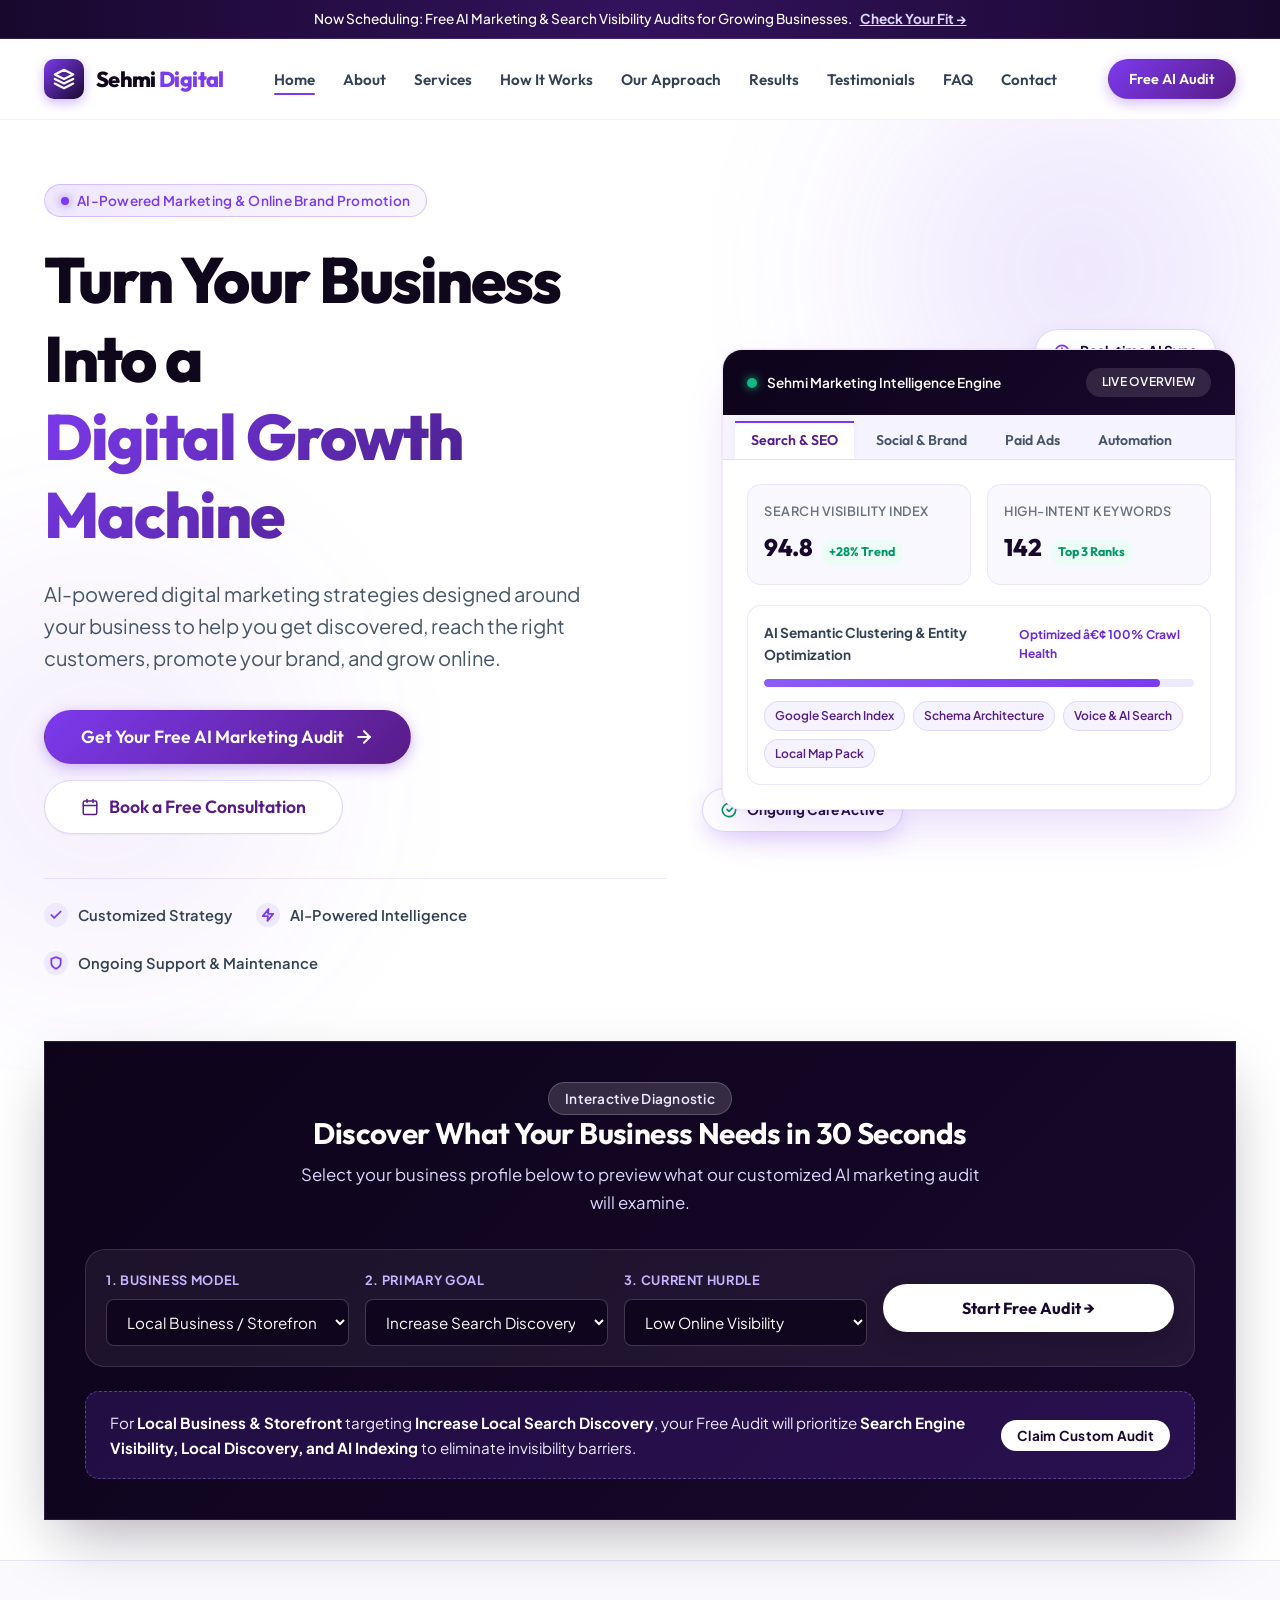
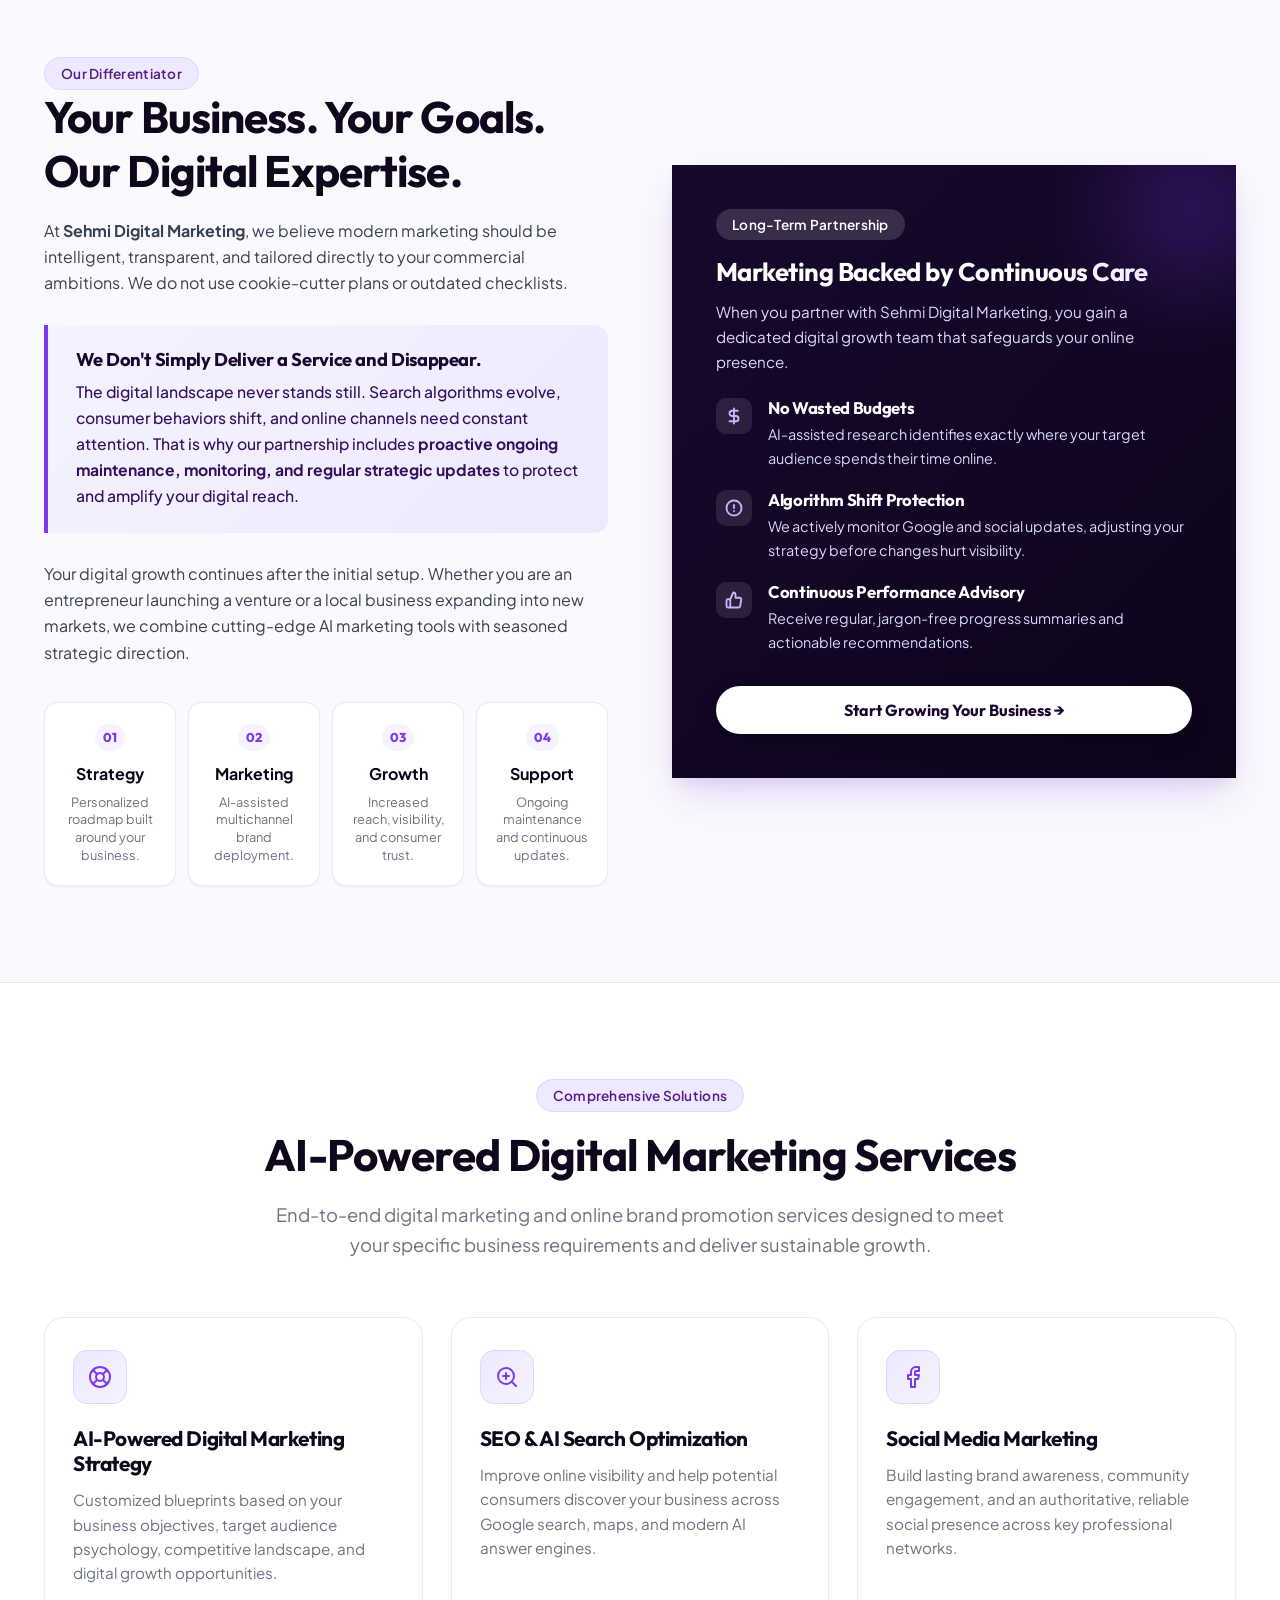
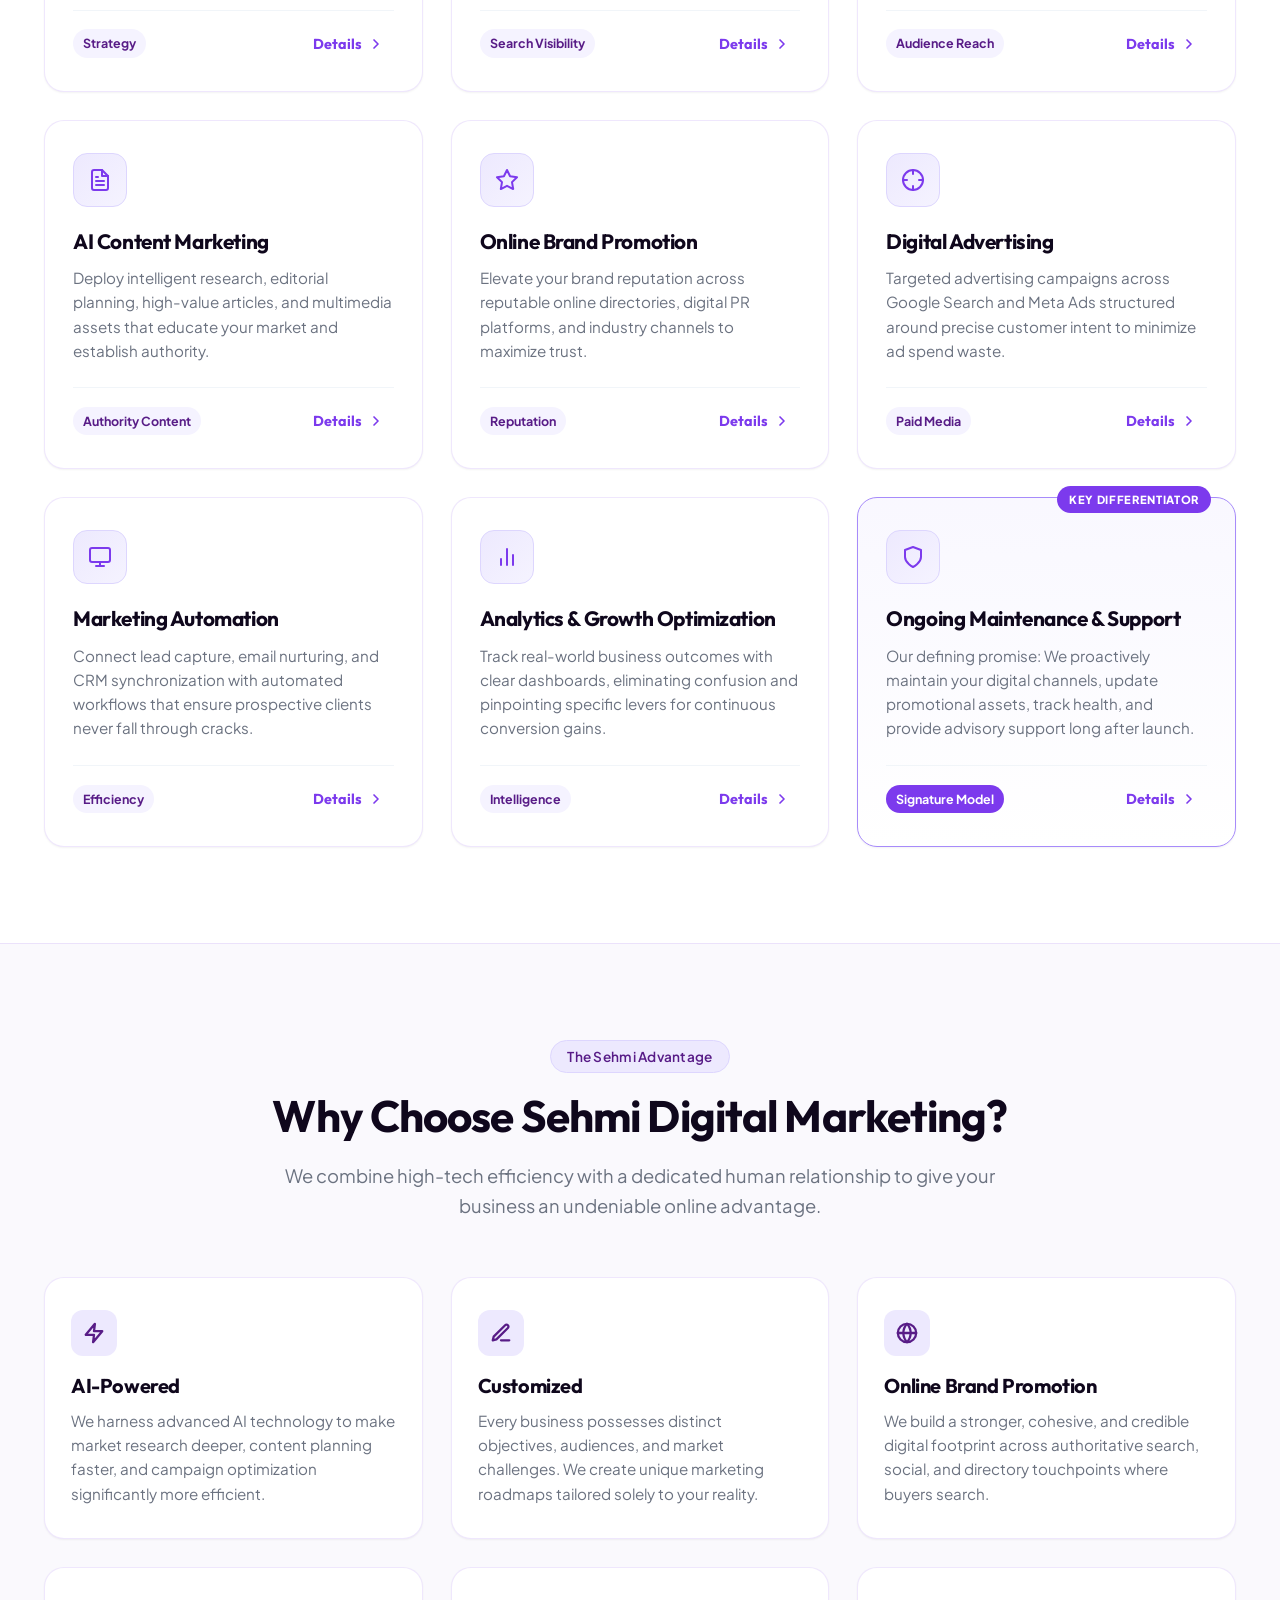
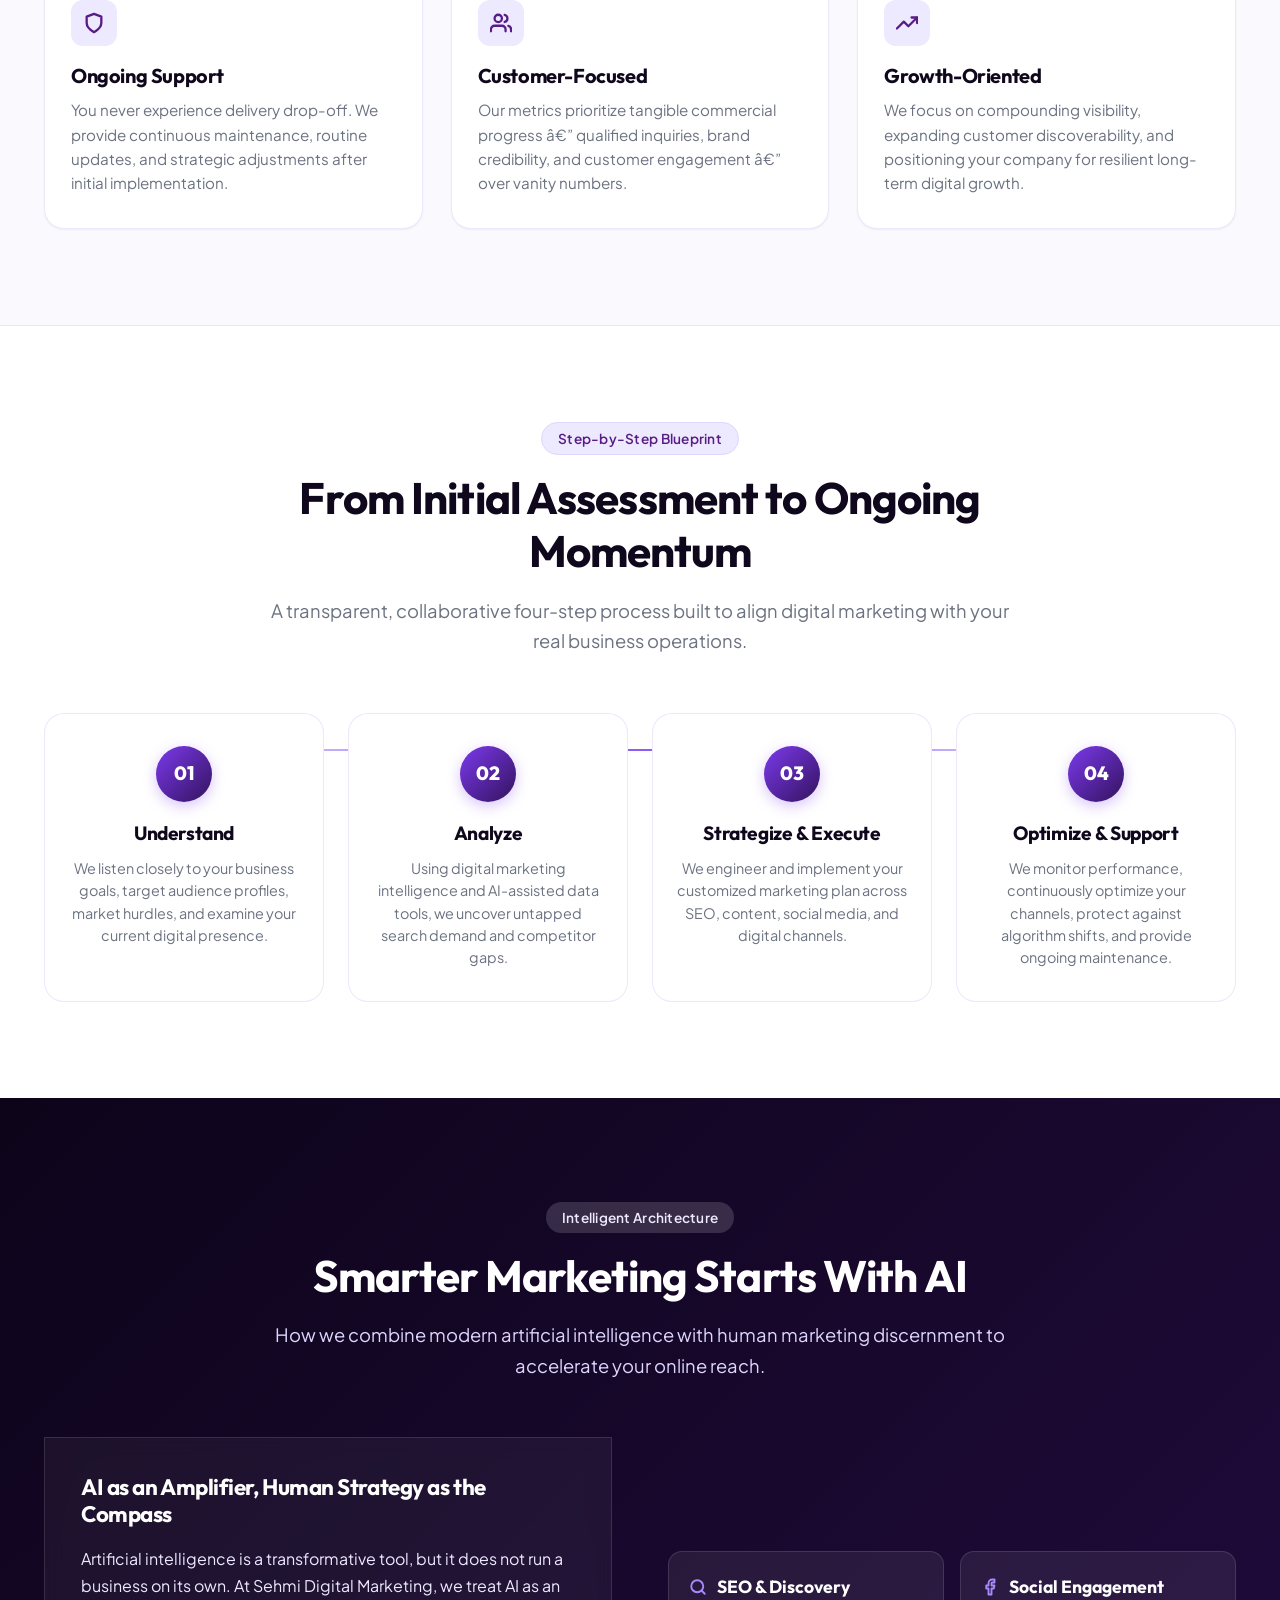
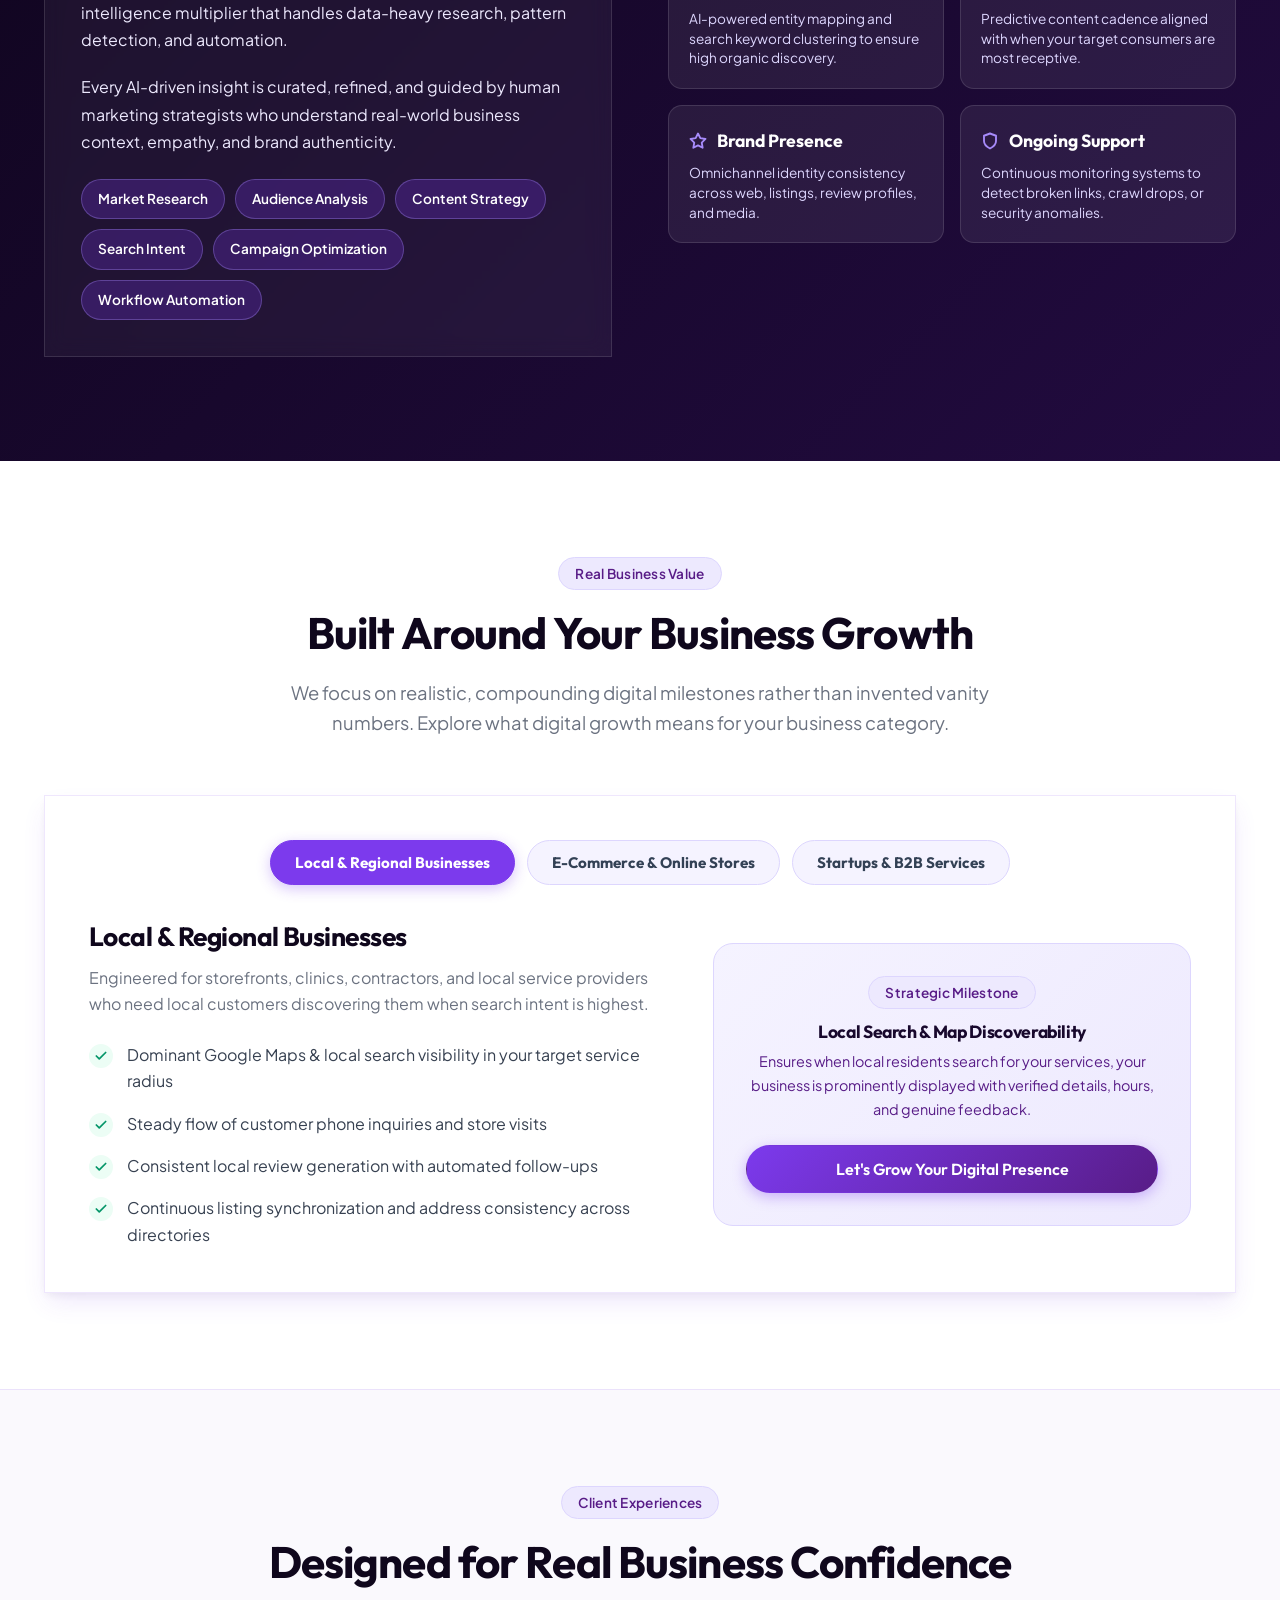
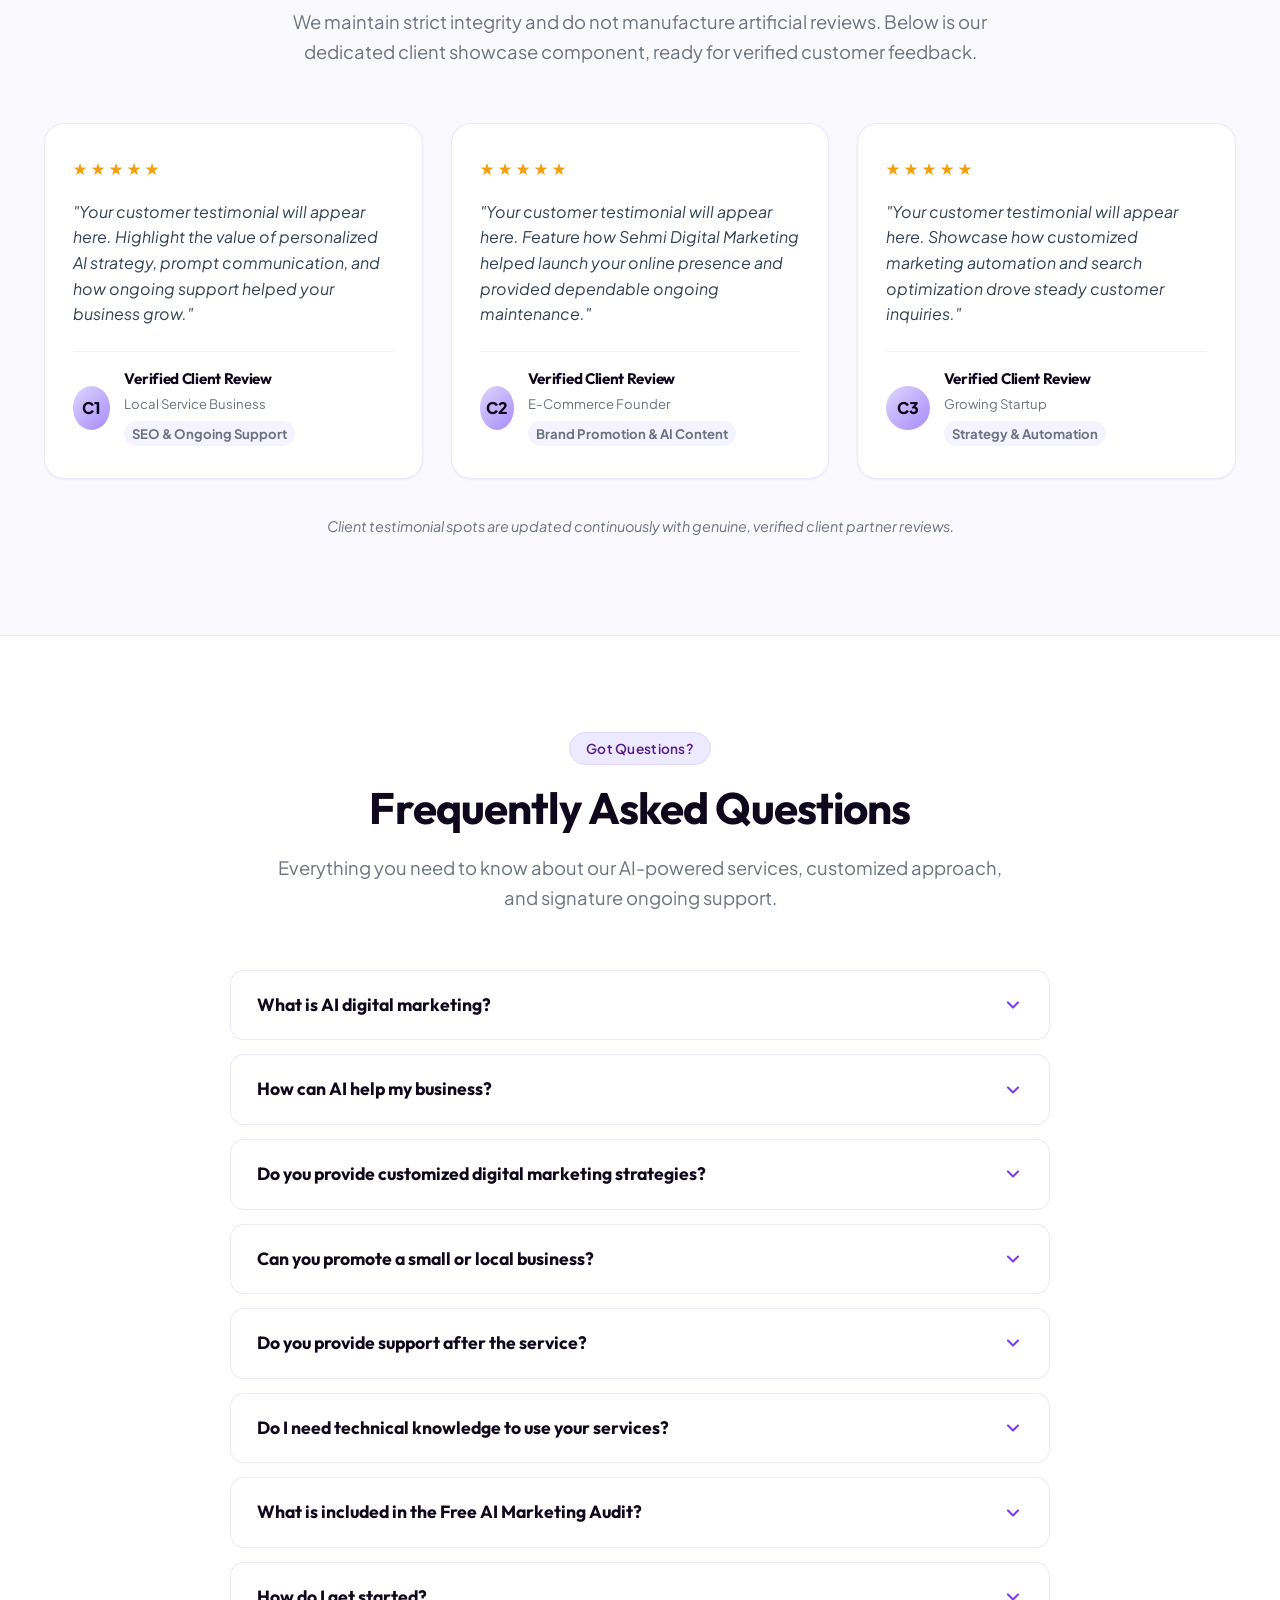
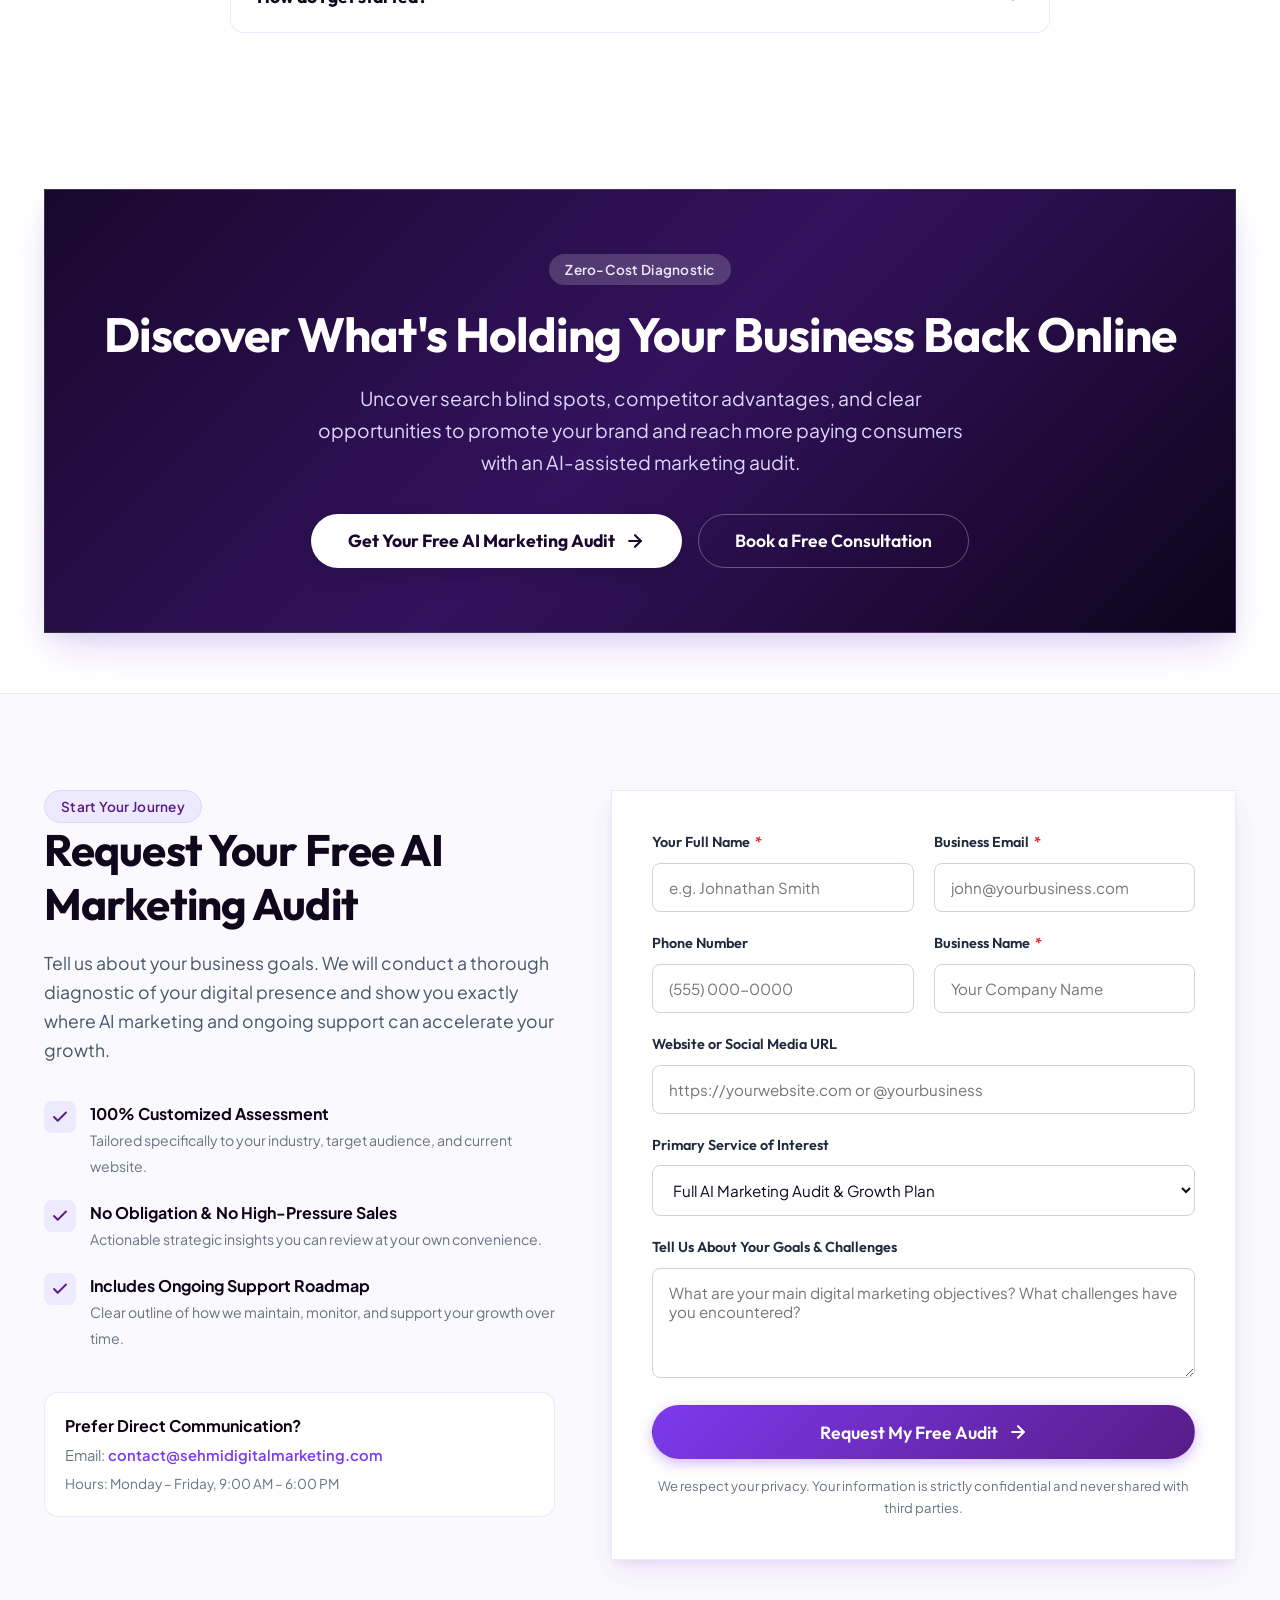
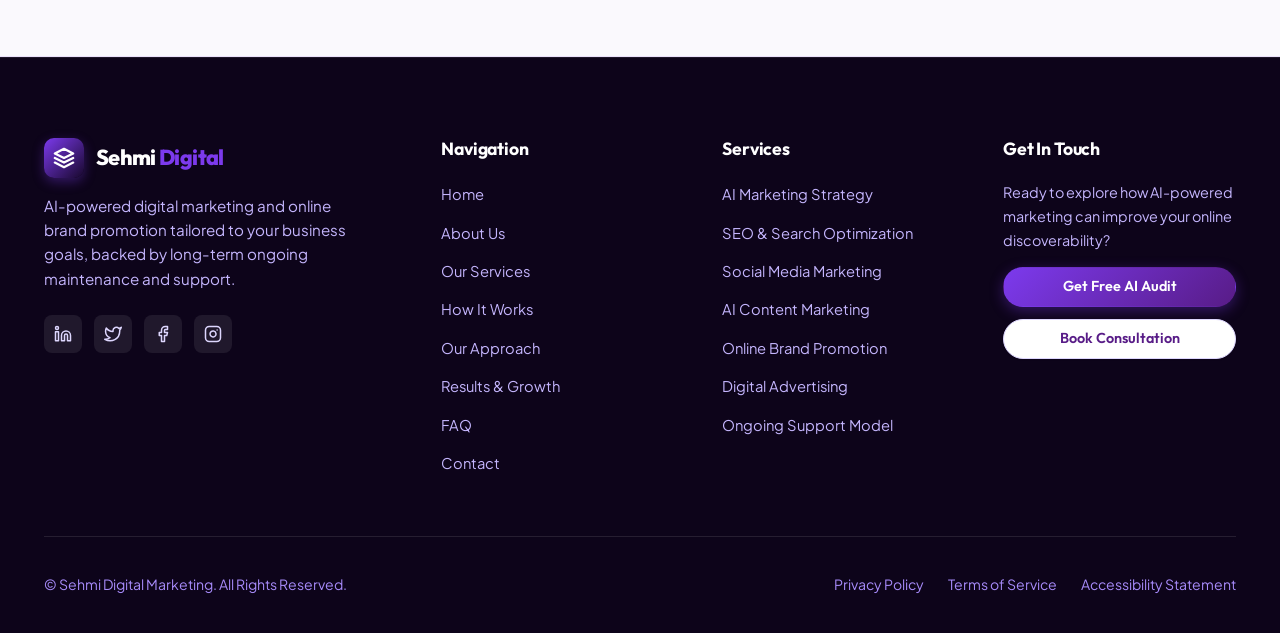
==== index.html @ dc6cebd1 "Initial commit of Sehmi Digital Marketing website" ====
﻿<!DOCTYPE html>
<html lang="en">
<head>
  <meta charset="UTF-8">
  <meta name="viewport" content="width=device-width, initial-scale=1.0">
  <title>Sehmi Digital Marketing | AI-Powered Digital Marketing & Brand Promotion</title>
  <meta name="description" content="Sehmi Digital Marketing provides AI-powered digital marketing, online brand promotion, and ongoing support customized to your business goals. Get your free AI audit today.">
  <meta name="keywords" content="AI digital marketing, AI digital marketing services, digital marketing services, online brand promotion, AI marketing, digital marketing for businesses, online business growth">
  <meta name="author" content="Sehmi Digital Marketing">
  <meta name="theme-color" content="#18082D">

  <!-- Open Graph / Facebook -->
  <meta property="og:type" content="website">
  <meta property="og:url" content="https://sehmidigitalmarketing.com/">
  <meta property="og:title" content="Sehmi Digital Marketing | Smart AI. Powerful Marketing. Real Growth.">
  <meta property="og:description" content="AI-powered digital marketing strategies designed around your business to help you get discovered, reach consumers, and grow online with long-term ongoing support.">
  <meta property="og:image" content="https://sehmidigitalmarketing.com/og-image.jpg">

  <!-- Twitter Card -->
  <meta name="twitter:card" content="summary_large_image">
  <meta name="twitter:title" content="Sehmi Digital Marketing | AI-Powered Digital Marketing">
  <meta name="twitter:description" content="Customized AI-powered marketing and brand promotion with ongoing maintenance and support.">

  <!-- Favicon placeholder SVG -->
  <link rel="icon" type="image/svg+xml" href="data:image/svg+xml,<svg xmlns='http://www.w3.org/2000/svg' viewBox='0 0 100 100'><rect width='100' height='100' rx='25' fill='%237C3AED'/><path d='M30 70 L30 30 L70 30 L70 50 L45 50 L45 70 Z' fill='white'/></svg>">

  <!-- Stylesheet -->
  <link rel="stylesheet" href="styles.css">

  <!-- Schema.org JSON-LD Structured Data -->
  <script type="application/ld+json">
  {
    "@context": "https://schema.org",
    "@type": "ProfessionalService",
    "name": "Sehmi Digital Marketing",
    "description": "AI-powered digital marketing and online brand promotion services customized to business needs with long-term ongoing support.",
    "url": "https://sehmidigitalmarketing.com",
    "logo": "https://sehmidigitalmarketing.com/logo.png",
    "priceRange": "$$",
    "areaServed": "Global",
    "knowsAbout": [
      "AI Digital Marketing",
      "Search Engine Optimization",
      "Online Brand Promotion",
      "Social Media Marketing",
      "AI Content Strategy",
      "Marketing Automation"
    ],
    "hasOfferCatalog": {
      "@type": "OfferCatalog",
      "name": "Digital Marketing Services",
      "itemListElement": [
        {
          "@type": "Offer",
          "itemOffered": {
            "@type": "Service",
            "name": "Free AI Marketing Audit"
          }
        },
        {
          "@type": "Offer",
          "itemOffered": {
            "@type": "Service",
            "name": "Ongoing Maintenance & Marketing Support"
          }
        }
      ]
    }
  }
  </script>
</head>
<body>
  <!-- Accessible Skip to Content Link -->
  <a href="#main-content" class="skip-to-content">Skip to main content</a>

  <!-- Top Announcement Bar -->
  <div class="announcement-bar" role="region" aria-label="Special Announcement">
    <span>Now Scheduling: Free AI Marketing & Search Visibility Audits for Growing Businesses.</span>
    <a href="#audit-diagnostic">Check Your Fit &rarr;</a>
  </div>

  <!-- Sticky Navigation Header -->
  <header class="site-header" role="banner">
    <div class="container nav-container">
      <a href="#hero" class="brand-logo" aria-label="Sehmi Digital Marketing Home">
        <div class="brand-logo-icon" aria-hidden="true">
          <svg width="22" height="22" viewBox="0 0 24 24" fill="none" stroke="currentColor" stroke-width="2.5" stroke-linecap="round" stroke-linejoin="round">
            <polygon points="12 2 2 7 12 12 22 7 12 2"></polygon>
            <polyline points="2 17 12 22 22 17"></polyline>
            <polyline points="2 12 12 17 22 12"></polyline>
          </svg>
        </div>
        <span>Sehmi <span class="highlight">Digital</span></span>
      </a>

      <!-- Desktop Navigation Menu -->
      <nav class="nav-menu-wrapper" role="navigation" aria-label="Primary Navigation">
        <ul class="nav-menu">
          <li><a href="#hero" class="nav-link active">Home</a></li>
          <li><a href="#about" class="nav-link">About</a></li>
          <li><a href="#services" class="nav-link">Services</a></li>
          <li><a href="#how-it-works" class="nav-link">How It Works</a></li>
          <li><a href="#ai-approach" class="nav-link">Our Approach</a></li>
          <li><a href="#results" class="nav-link">Results</a></li>
          <li><a href="#testimonials" class="nav-link">Testimonials</a></li>
          <li><a href="#faq" class="nav-link">FAQ</a></li>
          <li><a href="#contact" class="nav-link">Contact</a></li>
        </ul>
      </nav>

      <!-- Desktop Primary CTA & Mobile Hamburger -->
      <div class="nav-actions">
        <a href="#contact" class="btn btn-primary btn-sm">Free AI Audit</a>
        <button class="hamburger-btn" aria-label="Open mobile navigation menu" aria-expanded="false" aria-controls="mobile-drawer">
          <svg width="24" height="24" viewBox="0 0 24 24" fill="none" stroke="currentColor" stroke-width="2" stroke-linecap="round" stroke-linejoin="round">
            <line x1="3" y1="12" x2="21" y2="12"></line>
            <line x1="3" y1="6" x2="21" y2="6"></line>
            <line x1="3" y1="18" x2="21" y2="18"></line>
          </svg>
        </button>
      </div>
    </div>
  </header>

  <!-- Mobile Navigation Drawer -->
  <div class="mobile-nav-overlay" aria-hidden="true"></div>
  <aside id="mobile-drawer" class="mobile-nav-drawer" role="dialog" aria-modal="true" aria-label="Mobile Navigation">
    <div class="mobile-drawer-header">
      <a href="#hero" class="brand-logo" aria-label="Sehmi Digital Marketing Home">
        <div class="brand-logo-icon" aria-hidden="true">
          <svg width="20" height="20" viewBox="0 0 24 24" fill="none" stroke="currentColor" stroke-width="2.5" stroke-linecap="round" stroke-linejoin="round">
            <polygon points="12 2 2 7 12 12 22 7 12 2"></polygon>
            <polyline points="2 17 12 22 22 17"></polyline>
            <polyline points="2 12 12 17 22 12"></polyline>
          </svg>
        </div>
        <span>Sehmi <span class="highlight">Digital</span></span>
      </a>
      <button class="close-drawer-btn" aria-label="Close navigation menu">
        <svg width="24" height="24" viewBox="0 0 24 24" fill="none" stroke="currentColor" stroke-width="2" stroke-linecap="round" stroke-linejoin="round">
          <line x1="18" y1="6" x2="6" y2="18"></line>
          <line x1="6" y1="6" x2="18" y2="18"></line>
        </svg>
      </button>
    </div>
    <ul class="mobile-nav-links">
      <li><a href="#hero">Home</a></li>
      <li><a href="#about">About</a></li>
      <li><a href="#services">Services</a></li>
      <li><a href="#how-it-works">How It Works</a></li>
      <li><a href="#ai-approach">Our Approach</a></li>
      <li><a href="#results">Results</a></li>
      <li><a href="#testimonials">Testimonials</a></li>
      <li><a href="#faq">FAQ</a></li>
      <li><a href="#contact">Contact</a></li>
    </ul>
    <div style="margin-top:auto;">
      <a href="#contact" class="btn btn-primary" style="width:100%;">Get Free AI Marketing Audit</a>
    </div>
  </aside>

  <!-- Main Content Landmark -->
  <main id="main-content">

    <!-- ====================================================================
         HERO SECTION
         ==================================================================== -->
    <section id="hero" class="hero-section" aria-labelledby="hero-heading">
      <div class="hero-glow-blob hero-glow-1" aria-hidden="true"></div>
      <div class="hero-glow-blob hero-glow-2" aria-hidden="true"></div>

      <div class="container hero-grid">
        <!-- Hero Left Column: Core Value Proposition -->
        <div class="hero-content">
          <div class="badge badge-ai">
            <span class="badge-dot" aria-hidden="true"></span>
            <span>AI-Powered Marketing & Online Brand Promotion</span>
          </div>

          <h1 id="hero-heading" class="hero-title">
            Turn Your Business Into a <span class="gradient-text">Digital Growth Machine</span>
          </h1>

          <p class="hero-subtitle">
            AI-powered digital marketing strategies designed around your business to help you get discovered, reach the right customers, promote your brand, and grow online.
          </p>

          <div class="hero-actions">
            <a href="#contact" class="btn btn-primary btn-lg">
              <span>Get Your Free AI Marketing Audit</span>
              <svg width="20" height="20" viewBox="0 0 24 24" fill="none" stroke="currentColor" stroke-width="2.5" stroke-linecap="round" stroke-linejoin="round" aria-hidden="true">
                <line x1="5" y1="12" x2="19" y2="12"></line>
                <polyline points="12 5 19 12 12 19"></polyline>
              </svg>
            </a>
            <button type="button" class="btn btn-secondary btn-lg trigger-consultation-modal">
              <svg width="18" height="18" viewBox="0 0 24 24" fill="none" stroke="currentColor" stroke-width="2" stroke-linecap="round" stroke-linejoin="round" aria-hidden="true">
                <rect x="3" y="4" width="18" height="18" rx="2" ry="2"></rect>
                <line x1="16" y1="2" x2="16" y2="6"></line>
                <line x1="8" y1="2" x2="8" y2="6"></line>
                <line x1="3" y1="10" x2="21" y2="10"></line>
              </svg>
              <span>Book a Free Consultation</span>
            </button>
          </div>

          <!-- Hero Trust Pillars -->
          <div class="hero-trust-pillars" aria-label="Key Agency Pillars">
            <div class="trust-pillar-item">
              <div class="trust-pillar-icon" aria-hidden="true">
                <svg width="14" height="14" viewBox="0 0 24 24" fill="none" stroke="currentColor" stroke-width="3" stroke-linecap="round" stroke-linejoin="round">
                  <polyline points="20 6 9 17 4 12"></polyline>
                </svg>
              </div>
              <span>Customized Strategy</span>
            </div>
            <div class="trust-pillar-item">
              <div class="trust-pillar-icon" aria-hidden="true">
                <svg width="14" height="14" viewBox="0 0 24 24" fill="none" stroke="currentColor" stroke-width="3" stroke-linecap="round" stroke-linejoin="round">
                  <polygon points="13 2 3 14 12 14 11 22 21 10 12 10 13 2"></polygon>
                </svg>
              </div>
              <span>AI-Powered Intelligence</span>
            </div>
            <div class="trust-pillar-item">
              <div class="trust-pillar-icon" aria-hidden="true">
                <svg width="14" height="14" viewBox="0 0 24 24" fill="none" stroke="currentColor" stroke-width="3" stroke-linecap="round" stroke-linejoin="round">
                  <path d="M12 22s8-4 8-10V5l-8-3-8 3v7c0 6 8 10 8 10z"></path>
                </svg>
              </div>
              <span>Ongoing Support & Maintenance</span>
            </div>
          </div>
        </div>

        <!-- Hero Right Column: Interactive AI Marketing Dashboard Simulation -->
        <div class="hero-dashboard-container" aria-label="Live Marketing Engine Preview">
          <!-- Floating decorative nodes -->
          <div class="floating-ai-node floating-node-top" aria-hidden="true">
            <svg width="16" height="16" viewBox="0 0 24 24" fill="none" stroke="#7C3AED" stroke-width="2.5" stroke-linecap="round" stroke-linejoin="round">
              <circle cx="12" cy="12" r="10"></circle>
              <polyline points="12 6 12 12 16 14"></polyline>
            </svg>
            <span>Real-time AI Sync</span>
          </div>

          <div class="floating-ai-node floating-node-bottom" aria-hidden="true">
            <svg width="16" height="16" viewBox="0 0 24 24" fill="none" stroke="#059669" stroke-width="2.5" stroke-linecap="round" stroke-linejoin="round">
              <path d="M22 11.08V12a10 10 0 1 1-5.93-9.14"></path>
              <polyline points="22 4 12 14.01 9 11.01"></polyline>
            </svg>
            <span>Ongoing Care Active</span>
          </div>

          <div class="hero-dashboard-card">
            <!-- Header bar -->
            <div class="dashboard-card-header">
              <div class="dashboard-status-indicator">
                <span class="dashboard-status-dot" aria-hidden="true"></span>
                <span>Sehmi Marketing Intelligence Engine</span>
              </div>
              <span class="badge" style="background:rgba(255,255,255,0.12); color:#fff; font-size:0.75rem;">LIVE OVERVIEW</span>
            </div>

            <!-- Tab switcher -->
            <div class="dashboard-tabs" role="tablist" aria-label="Marketing Channels">
              <button class="dash-tab-btn active" role="tab" aria-selected="true" data-tab="seo">Search & SEO</button>
              <button class="dash-tab-btn" role="tab" aria-selected="false" data-tab="social">Social & Brand</button>
              <button class="dash-tab-btn" role="tab" aria-selected="false" data-tab="ads">Paid Ads</button>
              <button class="dash-tab-btn" role="tab" aria-selected="false" data-tab="automation">Automation</button>
            </div>

            <!-- Dashboard Content Body -->
            <div class="dashboard-body">
              <div class="dash-metrics-grid">
                <div class="dash-metric-box">
                  <div id="dash-m1-label" class="dash-metric-label">Search Visibility Index</div>
                  <div class="dash-metric-value">
                    <span id="dash-m1-val">94.8</span>
                    <span id="dash-m1-tag" class="dash-metric-tag">+28% Trend</span>
                  </div>
                </div>

                <div class="dash-metric-box">
                  <div id="dash-m2-label" class="dash-metric-label">High-Intent Keywords</div>
                  <div class="dash-metric-value">
                    <span id="dash-m2-val">142</span>
                    <span id="dash-m2-tag" class="dash-metric-tag">Top 3 Ranks</span>
                  </div>
                </div>
              </div>

              <!-- Activity progress & channel tags -->
              <div class="dash-activity-panel">
                <div class="dash-activity-header">
                  <span id="dash-activity-title">AI Semantic Clustering & Entity Optimization</span>
                  <span id="dash-activity-status" style="font-size:0.75rem; color:#6D28D9;">Optimized â€¢ 100% Crawl Health</span>
                </div>
                <div class="dash-progress-track" aria-hidden="true">
                  <div id="dash-progress-bar" class="dash-progress-bar" style="width: 92%;"></div>
                </div>
                <div id="dash-tags-container" class="dash-feature-tags">
                  <span class="dash-tag">Google Search Index</span>
                  <span class="dash-tag">Schema Architecture</span>
                  <span class="dash-tag">Voice & AI Search</span>
                  <span class="dash-tag">Local Map Pack</span>
                </div>
              </div>
            </div>
          </div>
        </div>
      </div>
    </section>


    <!-- ====================================================================
         INTERACTIVE QUICK AUDIT DIAGNOSTIC
         ==================================================================== -->
    <section id="audit-diagnostic" class="audit-diagnostic-section" aria-labelledby="diagnostic-heading">
      <div class="container">
        <div class="diagnostic-card">
          <div class="diagnostic-header">
            <span class="badge badge-purple" style="background:rgba(255,255,255,0.15); color:#EDE9FE; border-color:rgba(255,255,255,0.2);">Interactive Diagnostic</span>
            <h3 id="diagnostic-heading">Discover What Your Business Needs in 30 Seconds</h3>
            <p>Select your business profile below to preview what our customized AI marketing audit will examine.</p>
          </div>

          <div class="diagnostic-form-grid">
            <div class="diag-field-group">
              <label for="diag-business-type">1. Business Model</label>
              <select id="diag-business-type" class="diag-select">
                <option value="Local Business & Storefront">Local Business / Storefront</option>
                <option value="E-Commerce & Retail">E-Commerce & Online Store</option>
                <option value="Startup & Technology">Startup & Tech Company</option>
                <option value="Professional & B2B Services">Professional & B2B Services</option>
                <option value="Home & Contractor Services">Home & Contractor Services</option>
              </select>
            </div>

            <div class="diag-field-group">
              <label for="diag-primary-goal">2. Primary Goal</label>
              <select id="diag-primary-goal" class="diag-select">
                <option value="Increase Local Search Discovery">Increase Search Discovery</option>
                <option value="Reach More Target Consumers">Reach More Target Consumers</option>
                <option value="Build a Consistent Brand">Build Consistent Brand Presence</option>
                <option value="Improve Qualified Inquiries">Improve Inquiries & Bookings</option>
              </select>
            </div>

            <div class="diag-field-group">
              <label for="diag-hurdle">3. Current Hurdle</label>
              <select id="diag-hurdle" class="diag-select">
                <option value="visibility">Low Online Visibility</option>
                <option value="conversion">Low Conversion / Inquiry Rate</option>
                <option value="consistency">Lack of Ongoing Maintenance</option>
                <option value="strategy">Unclear Marketing Strategy</option>
              </select>
            </div>

            <div style="display:flex; align-items:flex-end;">
              <button type="button" id="diag-apply-btn" class="btn btn-light" style="width:100%; height:46px;">
                <span>Start Free Audit &rarr;</span>
              </button>
            </div>
          </div>

          <div class="diag-result-preview" aria-live="polite">
            <div id="diag-result-content" class="diag-result-text">
              For <strong>Local Business & Storefront</strong> targeting <strong>Increase Local Search Discovery</strong>, your Free Audit will prioritize <strong>Search Engine Visibility, Local Discovery, and AI Indexing</strong> to eliminate invisibility barriers.
            </div>
            <a href="#contact" class="badge" style="background:var(--white); color:var(--purple-900); font-weight:700; white-space:nowrap;">Claim Custom Audit</a>
          </div>
        </div>
      </div>
    </section>


    <!-- ====================================================================
         ABOUT SECTION & ONGOING SUPPORT DIFFERENTIATOR
         ==================================================================== -->
    <section id="about" class="section section-subtle" aria-labelledby="about-heading">
      <div class="container about-grid">
        <!-- Content Column -->
        <div class="about-content">
          <div class="badge badge-purple">Our Differentiator</div>
          <h2 id="about-heading">Your Business. Your Goals. Our Digital Expertise.</h2>
          <p>
            At <strong>Sehmi Digital Marketing</strong>, we believe modern marketing should be intelligent, transparent, and tailored directly to your commercial ambitions. We do not use cookie-cutter plans or outdated checklists.
          </p>

          <div class="differentiator-box">
            <h4>We Don't Simply Deliver a Service and Disappear.</h4>
            <p>
              The digital landscape never stands still. Search algorithms evolve, consumer behaviors shift, and online channels need constant attention. That is why our partnership includes <strong>proactive ongoing maintenance, monitoring, and regular strategic updates</strong> to protect and amplify your digital reach.
            </p>
          </div>

          <p>
            Your digital growth continues after the initial setup. Whether you are an entrepreneur launching a venture or a local business expanding into new markets, we combine cutting-edge AI marketing tools with seasoned strategic direction.
          </p>

          <!-- 4-Stage Lifecycle Flow -->
          <div class="lifecycle-pipeline" role="list" aria-label="Our 4-Stage Ongoing Support Lifecycle">
            <div class="lifecycle-stage" role="listitem">
              <span class="stage-number">01</span>
              <div class="stage-title">Strategy</div>
              <div class="stage-desc">Personalized roadmap built around your business.</div>
            </div>
            <div class="lifecycle-stage" role="listitem">
              <span class="stage-number">02</span>
              <div class="stage-title">Marketing</div>
              <div class="stage-desc">AI-assisted multichannel brand deployment.</div>
            </div>
            <div class="lifecycle-stage" role="listitem">
              <span class="stage-number">03</span>
              <div class="stage-title">Growth</div>
              <div class="stage-desc">Increased reach, visibility, and consumer trust.</div>
            </div>
            <div class="lifecycle-stage" role="listitem">
              <span class="stage-number">04</span>
              <div class="stage-title">Support</div>
              <div class="stage-desc">Ongoing maintenance and continuous updates.</div>
            </div>
          </div>
        </div>

        <!-- Visual / Value Column -->
        <div class="about-visual-card">
          <div class="about-visual-glow" aria-hidden="true"></div>
          <div class="badge" style="background:rgba(255,255,255,0.15); color:#fff; margin-bottom:16px;">Long-Term Partnership</div>
          <h3 style="color:#fff; font-size:1.6rem; margin-bottom:12px;">Marketing Backed by Continuous Care</h3>
          <p style="color:var(--purple-200); font-size:0.95rem;">
            When you partner with Sehmi Digital Marketing, you gain a dedicated digital growth team that safeguards your online presence.
          </p>

          <ul class="about-feature-list">
            <li class="about-feature-item">
              <div class="about-feature-icon" aria-hidden="true">
                <svg width="18" height="18" viewBox="0 0 24 24" fill="none" stroke="currentColor" stroke-width="2.5" stroke-linecap="round" stroke-linejoin="round">
                  <path d="M12 2v20M17 5H9.5a3.5 3.5 0 0 0 0 7h5a3.5 3.5 0 0 1 0 7H6"></path>
                </svg>
              </div>
              <div class="about-feature-text">
                <h4>No Wasted Budgets</h4>
                <p>AI-assisted research identifies exactly where your target audience spends their time online.</p>
              </div>
            </li>

            <li class="about-feature-item">
              <div class="about-feature-icon" aria-hidden="true">
                <svg width="18" height="18" viewBox="0 0 24 24" fill="none" stroke="currentColor" stroke-width="2.5" stroke-linecap="round" stroke-linejoin="round">
                  <circle cx="12" cy="12" r="10"></circle>
                  <line x1="12" y1="8" x2="12" y2="12"></line>
                  <line x1="12" y1="16" x2="12.01" y2="16"></line>
                </svg>
              </div>
              <div class="about-feature-text">
                <h4>Algorithm Shift Protection</h4>
                <p>We actively monitor Google and social updates, adjusting your strategy before changes hurt visibility.</p>
              </div>
            </li>

            <li class="about-feature-item">
              <div class="about-feature-icon" aria-hidden="true">
                <svg width="18" height="18" viewBox="0 0 24 24" fill="none" stroke="currentColor" stroke-width="2.5" stroke-linecap="round" stroke-linejoin="round">
                  <path d="M14 9V5a3 3 0 0 0-3-3l-4 9v11h11.28a2 2 0 0 0 2-1.7l1.38-9a2 2 0 0 0-2-2.3zM7 22H4a2 2 0 0 1-2-2v-7a2 2 0 0 1 2-2h3"></path>
                </svg>
              </div>
              <div class="about-feature-text">
                <h4>Continuous Performance Advisory</h4>
                <p>Receive regular, jargon-free progress summaries and actionable recommendations.</p>
              </div>
            </li>
          </ul>

          <div style="margin-top:32px;">
            <a href="#contact" class="btn btn-light" style="width:100%;">
              <span>Start Growing Your Business &rarr;</span>
            </a>
          </div>
        </div>
      </div>
    </section>


    <!-- ====================================================================
         SERVICES SECTION (9 INTERACTIVE CARDS)
         ==================================================================== -->
    <section id="services" class="section" aria-labelledby="services-heading">
      <div class="container">
        <div class="section-header">
          <div class="badge badge-purple">Comprehensive Solutions</div>
          <h2 id="services-heading">AI-Powered Digital Marketing Services</h2>
          <p>
            End-to-end digital marketing and online brand promotion services designed to meet your specific business requirements and deliver sustainable growth.
          </p>
        </div>

        <div class="services-grid">
          <!-- Service 1 -->
          <article class="service-card" aria-labelledby="srv-1-title">
            <div class="service-icon-box" aria-hidden="true">
              <svg width="24" height="24" viewBox="0 0 24 24" fill="none" stroke="currentColor" stroke-width="2" stroke-linecap="round" stroke-linejoin="round">
                <circle cx="12" cy="12" r="10"></circle>
                <path d="m4.93 4.93 4.24 4.24"></path>
                <path d="m14.83 9.17 4.24-4.24"></path>
                <path d="m14.83 14.83 4.24 4.24"></path>
                <path d="m9.17 14.83-4.24 4.24"></path>
                <circle cx="12" cy="12" r="4"></circle>
              </svg>
            </div>
            <h3 id="srv-1-title">AI-Powered Digital Marketing Strategy</h3>
            <p>
              Customized blueprints based on your business objectives, target audience psychology, competitive landscape, and digital growth opportunities.
            </p>
            <div class="service-card-footer">
              <span class="service-tag">Strategy</span>
              <button type="button" class="service-learn-more-btn" data-service="strategy" aria-label="Learn more about AI-Powered Strategy">
                <span>Details</span>
                <svg width="16" height="16" viewBox="0 0 24 24" fill="none" stroke="currentColor" stroke-width="2.5" stroke-linecap="round" stroke-linejoin="round" aria-hidden="true"><polyline points="9 18 15 12 9 6"></polyline></svg>
              </button>
            </div>
          </article>

          <!-- Service 2 -->
          <article class="service-card" aria-labelledby="srv-2-title">
            <div class="service-icon-box" aria-hidden="true">
              <svg width="24" height="24" viewBox="0 0 24 24" fill="none" stroke="currentColor" stroke-width="2" stroke-linecap="round" stroke-linejoin="round">
                <circle cx="11" cy="11" r="8"></circle>
                <line x1="21" y1="21" x2="16.65" y2="16.65"></line>
                <line x1="11" y1="8" x2="11" y2="14"></line>
                <line x1="8" y1="11" x2="14" y2="11"></line>
              </svg>
            </div>
            <h3 id="srv-2-title">SEO & AI Search Optimization</h3>
            <p>
              Improve online visibility and help potential consumers discover your business across Google search, maps, and modern AI answer engines.
            </p>
            <div class="service-card-footer">
              <span class="service-tag">Search Visibility</span>
              <button type="button" class="service-learn-more-btn" data-service="seo" aria-label="Learn more about SEO and AI Search Optimization">
                <span>Details</span>
                <svg width="16" height="16" viewBox="0 0 24 24" fill="none" stroke="currentColor" stroke-width="2.5" stroke-linecap="round" stroke-linejoin="round" aria-hidden="true"><polyline points="9 18 15 12 9 6"></polyline></svg>
              </button>
            </div>
          </article>

          <!-- Service 3 -->
          <article class="service-card" aria-labelledby="srv-3-title">
            <div class="service-icon-box" aria-hidden="true">
              <svg width="24" height="24" viewBox="0 0 24 24" fill="none" stroke="currentColor" stroke-width="2" stroke-linecap="round" stroke-linejoin="round">
                <path d="M18 2h-3a5 5 0 0 0-5 5v3H7v4h3v8h4v-8h3l1-4h-4V7a1 1 0 0 1 1-1h3z"></path>
              </svg>
            </div>
            <h3 id="srv-3-title">Social Media Marketing</h3>
            <p>
              Build lasting brand awareness, community engagement, and an authoritative, reliable social presence across key professional networks.
            </p>
            <div class="service-card-footer">
              <span class="service-tag">Audience Reach</span>
              <button type="button" class="service-learn-more-btn" data-service="social" aria-label="Learn more about Social Media Marketing">
                <span>Details</span>
                <svg width="16" height="16" viewBox="0 0 24 24" fill="none" stroke="currentColor" stroke-width="2.5" stroke-linecap="round" stroke-linejoin="round" aria-hidden="true"><polyline points="9 18 15 12 9 6"></polyline></svg>
              </button>
            </div>
          </article>

          <!-- Service 4 -->
          <article class="service-card" aria-labelledby="srv-4-title">
            <div class="service-icon-box" aria-hidden="true">
              <svg width="24" height="24" viewBox="0 0 24 24" fill="none" stroke="currentColor" stroke-width="2" stroke-linecap="round" stroke-linejoin="round">
                <path d="M14 2H6a2 2 0 0 0-2 2v16a2 2 0 0 0 2 2h12a2 2 0 0 0 2-2V8z"></path>
                <polyline points="14 2 14 8 20 8"></polyline>
                <line x1="16" y1="13" x2="8" y2="13"></line>
                <line x1="16" y1="17" x2="8" y2="17"></line>
                <polyline points="10 9 9 9 8 9"></polyline>
              </svg>
            </div>
            <h3 id="srv-4-title">AI Content Marketing</h3>
            <p>
              Deploy intelligent research, editorial planning, high-value articles, and multimedia assets that educate your market and establish authority.
            </p>
            <div class="service-card-footer">
              <span class="service-tag">Authority Content</span>
              <button type="button" class="service-learn-more-btn" data-service="content" aria-label="Learn more about AI Content Marketing">
                <span>Details</span>
                <svg width="16" height="16" viewBox="0 0 24 24" fill="none" stroke="currentColor" stroke-width="2.5" stroke-linecap="round" stroke-linejoin="round" aria-hidden="true"><polyline points="9 18 15 12 9 6"></polyline></svg>
              </button>
            </div>
          </article>

          <!-- Service 5 -->
          <article class="service-card" aria-labelledby="srv-5-title">
            <div class="service-icon-box" aria-hidden="true">
              <svg width="24" height="24" viewBox="0 0 24 24" fill="none" stroke="currentColor" stroke-width="2" stroke-linecap="round" stroke-linejoin="round">
                <polygon points="12 2 15.09 8.26 22 9.27 17 14.14 18.18 21.02 12 17.77 5.82 21.02 7 14.14 2 9.27 8.91 8.26 12 2"></polygon>
              </svg>
            </div>
            <h3 id="srv-5-title">Online Brand Promotion</h3>
            <p>
              Elevate your brand reputation across reputable online directories, digital PR platforms, and industry channels to maximize trust.
            </p>
            <div class="service-card-footer">
              <span class="service-tag">Reputation</span>
              <button type="button" class="service-learn-more-btn" data-service="brand" aria-label="Learn more about Online Brand Promotion">
                <span>Details</span>
                <svg width="16" height="16" viewBox="0 0 24 24" fill="none" stroke="currentColor" stroke-width="2.5" stroke-linecap="round" stroke-linejoin="round" aria-hidden="true"><polyline points="9 18 15 12 9 6"></polyline></svg>
              </button>
            </div>
          </article>

          <!-- Service 6 -->
          <article class="service-card" aria-labelledby="srv-6-title">
            <div class="service-icon-box" aria-hidden="true">
              <svg width="24" height="24" viewBox="0 0 24 24" fill="none" stroke="currentColor" stroke-width="2" stroke-linecap="round" stroke-linejoin="round">
                <circle cx="12" cy="12" r="10"></circle>
                <line x1="22" y1="12" x2="18" y2="12"></line>
                <line x1="6" y1="12" x2="2" y2="12"></line>
                <line x1="12" y1="6" x2="12" y2="2"></line>
                <line x1="12" y1="22" x2="12" y2="18"></line>
              </svg>
            </div>
            <h3 id="srv-6-title">Digital Advertising</h3>
            <p>
              Targeted advertising campaigns across Google Search and Meta Ads structured around precise customer intent to minimize ad spend waste.
            </p>
            <div class="service-card-footer">
              <span class="service-tag">Paid Media</span>
              <button type="button" class="service-learn-more-btn" data-service="ads" aria-label="Learn more about Digital Advertising">
                <span>Details</span>
                <svg width="16" height="16" viewBox="0 0 24 24" fill="none" stroke="currentColor" stroke-width="2.5" stroke-linecap="round" stroke-linejoin="round" aria-hidden="true"><polyline points="9 18 15 12 9 6"></polyline></svg>
              </button>
            </div>
          </article>

          <!-- Service 7 -->
          <article class="service-card" aria-labelledby="srv-7-title">
            <div class="service-icon-box" aria-hidden="true">
              <svg width="24" height="24" viewBox="0 0 24 24" fill="none" stroke="currentColor" stroke-width="2" stroke-linecap="round" stroke-linejoin="round">
                <rect x="2" y="3" width="20" height="14" rx="2" ry="2"></rect>
                <line x1="8" y1="21" x2="16" y2="21"></line>
                <line x1="12" y1="17" x2="12" y2="21"></line>
              </svg>
            </div>
            <h3 id="srv-7-title">Marketing Automation</h3>
            <p>
              Connect lead capture, email nurturing, and CRM synchronization with automated workflows that ensure prospective clients never fall through cracks.
            </p>
            <div class="service-card-footer">
              <span class="service-tag">Efficiency</span>
              <button type="button" class="service-learn-more-btn" data-service="automation" aria-label="Learn more about Marketing Automation">
                <span>Details</span>
                <svg width="16" height="16" viewBox="0 0 24 24" fill="none" stroke="currentColor" stroke-width="2.5" stroke-linecap="round" stroke-linejoin="round" aria-hidden="true"><polyline points="9 18 15 12 9 6"></polyline></svg>
              </button>
            </div>
          </article>

          <!-- Service 8 -->
          <article class="service-card" aria-labelledby="srv-8-title">
            <div class="service-icon-box" aria-hidden="true">
              <svg width="24" height="24" viewBox="0 0 24 24" fill="none" stroke="currentColor" stroke-width="2" stroke-linecap="round" stroke-linejoin="round">
                <line x1="18" y1="20" x2="18" y2="10"></line>
                <line x1="12" y1="20" x2="12" y2="4"></line>
                <line x1="6" y1="20" x2="6" y2="14"></line>
              </svg>
            </div>
            <h3 id="srv-8-title">Analytics & Growth Optimization</h3>
            <p>
              Track real-world business outcomes with clear dashboards, eliminating confusion and pinpointing specific levers for continuous conversion gains.
            </p>
            <div class="service-card-footer">
              <span class="service-tag">Intelligence</span>
              <button type="button" class="service-learn-more-btn" data-service="analytics" aria-label="Learn more about Analytics and Growth Optimization">
                <span>Details</span>
                <svg width="16" height="16" viewBox="0 0 24 24" fill="none" stroke="currentColor" stroke-width="2.5" stroke-linecap="round" stroke-linejoin="round" aria-hidden="true"><polyline points="9 18 15 12 9 6"></polyline></svg>
              </button>
            </div>
          </article>

          <!-- Service 9: Featured Differentiator -->
          <article class="service-card service-highlight" aria-labelledby="srv-9-title">
            <div class="service-icon-box" aria-hidden="true">
              <svg width="24" height="24" viewBox="0 0 24 24" fill="none" stroke="currentColor" stroke-width="2" stroke-linecap="round" stroke-linejoin="round">
                <path d="M12 22s8-4 8-10V5l-8-3-8 3v7c0 6 8 10 8 10z"></path>
              </svg>
            </div>
            <h3 id="srv-9-title">Ongoing Maintenance & Support</h3>
            <p>
              Our defining promise: We proactively maintain your digital channels, update promotional assets, track health, and provide advisory support long after launch.
            </p>
            <div class="service-card-footer">
              <span class="service-tag" style="background:var(--purple-600); color:#fff;">Signature Model</span>
              <button type="button" class="service-learn-more-btn" data-service="support" aria-label="Learn more about Ongoing Maintenance and Support">
                <span>Details</span>
                <svg width="16" height="16" viewBox="0 0 24 24" fill="none" stroke="currentColor" stroke-width="2.5" stroke-linecap="round" stroke-linejoin="round" aria-hidden="true"><polyline points="9 18 15 12 9 6"></polyline></svg>
              </button>
            </div>
          </article>
        </div>
      </div>
    </section>


    <!-- ====================================================================
         WHY CHOOSE US (6 BENEFIT PILLARS)
         ==================================================================== -->
    <section id="why-choose-us" class="section section-subtle" aria-labelledby="why-heading">
      <div class="container">
        <div class="section-header">
          <div class="badge badge-purple">The Sehmi Advantage</div>
          <h2 id="why-heading">Why Choose Sehmi Digital Marketing?</h2>
          <p>
            We combine high-tech efficiency with a dedicated human relationship to give your business an undeniable online advantage.
          </p>
        </div>

        <div class="benefits-grid">
          <div class="benefit-card">
            <div class="benefit-icon-wrap" aria-hidden="true">
              <svg width="22" height="22" viewBox="0 0 24 24" fill="none" stroke="currentColor" stroke-width="2.5" stroke-linecap="round" stroke-linejoin="round">
                <polygon points="13 2 3 14 12 14 11 22 21 10 12 10 13 2"></polygon>
              </svg>
            </div>
            <h3>AI-Powered</h3>
            <p>We harness advanced AI technology to make market research deeper, content planning faster, and campaign optimization significantly more efficient.</p>
          </div>

          <div class="benefit-card">
            <div class="benefit-icon-wrap" aria-hidden="true">
              <svg width="22" height="22" viewBox="0 0 24 24" fill="none" stroke="currentColor" stroke-width="2.5" stroke-linecap="round" stroke-linejoin="round">
                <path d="M12 20h9"></path>
                <path d="M16.5 3.5a2.121 2.121 0 0 1 3 3L7 19l-4 1 1-4L16.5 3.5z"></path>
              </svg>
            </div>
            <h3>Customized</h3>
            <p>Every business possesses distinct objectives, audiences, and market challenges. We create unique marketing roadmaps tailored solely to your reality.</p>
          </div>

          <div class="benefit-card">
            <div class="benefit-icon-wrap" aria-hidden="true">
              <svg width="22" height="22" viewBox="0 0 24 24" fill="none" stroke="currentColor" stroke-width="2.5" stroke-linecap="round" stroke-linejoin="round">
                <circle cx="12" cy="12" r="10"></circle>
                <line x1="2" y1="12" x2="22" y2="12"></line>
                <path d="M12 2a15.3 15.3 0 0 1 4 10 15.3 15.3 0 0 1-4 10 15.3 15.3 0 0 1-4-10 15.3 15.3 0 0 1 4-10z"></path>
              </svg>
            </div>
            <h3>Online Brand Promotion</h3>
            <p>We build a stronger, cohesive, and credible digital footprint across authoritative search, social, and directory touchpoints where buyers search.</p>
          </div>

          <div class="benefit-card">
            <div class="benefit-icon-wrap" aria-hidden="true">
              <svg width="22" height="22" viewBox="0 0 24 24" fill="none" stroke="currentColor" stroke-width="2.5" stroke-linecap="round" stroke-linejoin="round">
                <path d="M12 22s8-4 8-10V5l-8-3-8 3v7c0 6 8 10 8 10z"></path>
              </svg>
            </div>
            <h3>Ongoing Support</h3>
            <p>You never experience delivery drop-off. We provide continuous maintenance, routine updates, and strategic adjustments after initial implementation.</p>
          </div>

          <div class="benefit-card">
            <div class="benefit-icon-wrap" aria-hidden="true">
              <svg width="22" height="22" viewBox="0 0 24 24" fill="none" stroke="currentColor" stroke-width="2.5" stroke-linecap="round" stroke-linejoin="round">
                <path d="M17 21v-2a4 4 0 0 0-4-4H5a4 4 0 0 0-4 4v2"></path>
                <circle cx="9" cy="7" r="4"></circle>
                <path d="M23 21v-2a4 4 0 0 0-3-3.87"></path>
                <path d="M16 3.13a4 4 0 0 1 0 7.75"></path>
              </svg>
            </div>
            <h3>Customer-Focused</h3>
            <p>Our metrics prioritize tangible commercial progress â€” qualified inquiries, brand credibility, and customer engagement â€” over vanity numbers.</p>
          </div>

          <div class="benefit-card">
            <div class="benefit-icon-wrap" aria-hidden="true">
              <svg width="22" height="22" viewBox="0 0 24 24" fill="none" stroke="currentColor" stroke-width="2.5" stroke-linecap="round" stroke-linejoin="round">
                <polyline points="23 6 13.5 15.5 8.5 10.5 1 18"></polyline>
                <polyline points="17 6 23 6 23 12"></polyline>
              </svg>
            </div>
            <h3>Growth-Oriented</h3>
            <p>We focus on compounding visibility, expanding customer discoverability, and positioning your company for resilient long-term digital growth.</p>
          </div>
        </div>
      </div>
    </section>


    <!-- ====================================================================
         HOW IT WORKS (4-STEP TIMELINE)
         ==================================================================== -->
    <section id="how-it-works" class="section" aria-labelledby="how-heading">
      <div class="container">
        <div class="section-header">
          <div class="badge badge-purple">Step-by-Step Blueprint</div>
          <h2 id="how-heading">From Initial Assessment to Ongoing Momentum</h2>
          <p>
            A transparent, collaborative four-step process built to align digital marketing with your real business operations.
          </p>
        </div>

        <div class="process-timeline" role="list">
          <div class="process-step" role="listitem">
            <div class="process-step-number">01</div>
            <h3>Understand</h3>
            <p>We listen closely to your business goals, target audience profiles, market hurdles, and examine your current digital presence.</p>
          </div>

          <div class="process-step" role="listitem">
            <div class="process-step-number">02</div>
            <h3>Analyze</h3>
            <p>Using digital marketing intelligence and AI-assisted data tools, we uncover untapped search demand and competitor gaps.</p>
          </div>

          <div class="process-step" role="listitem">
            <div class="process-step-number">03</div>
            <h3>Strategize & Execute</h3>
            <p>We engineer and implement your customized marketing plan across SEO, content, social media, and digital channels.</p>
          </div>

          <div class="process-step" role="listitem">
            <div class="process-step-number">04</div>
            <h3>Optimize & Support</h3>
            <p>We monitor performance, continuously optimize your channels, protect against algorithm shifts, and provide ongoing maintenance.</p>
          </div>
        </div>
      </div>
    </section>


    <!-- ====================================================================
         AI-POWERED APPROACH (DARK CONTRAST SECTION)
         ==================================================================== -->
    <section id="ai-approach" class="ai-approach-section" aria-labelledby="ai-heading">
      <div class="container">
        <div class="section-header">
          <div class="badge" style="background:rgba(255,255,255,0.15); color:#EDE9FE;">Intelligent Architecture</div>
          <h2 id="ai-heading">Smarter Marketing Starts With AI</h2>
          <p>
            How we combine modern artificial intelligence with human marketing discernment to accelerate your online reach.
          </p>
        </div>

        <div class="ai-matrix-container">
          <div class="ai-philosophy-card">
            <h3>AI as an Amplifier, Human Strategy as the Compass</h3>
            <p>
              Artificial intelligence is a transformative tool, but it does not run a business on its own. At Sehmi Digital Marketing, we treat AI as an intelligence multiplier that handles data-heavy research, pattern detection, and automation.
            </p>
            <p>
              Every AI-driven insight is curated, refined, and guided by human marketing strategists who understand real-world business context, empathy, and brand authenticity.
            </p>

            <div class="ai-capability-pills">
              <span class="ai-pill">Market Research</span>
              <span class="ai-pill">Audience Analysis</span>
              <span class="ai-pill">Content Strategy</span>
              <span class="ai-pill">Search Intent</span>
              <span class="ai-pill">Campaign Optimization</span>
              <span class="ai-pill">Workflow Automation</span>
            </div>
          </div>

          <!-- Neural Matrix Connected Visual -->
          <div class="ai-neural-grid" aria-label="AI Connected Channels">
            <div class="neural-node">
              <div class="neural-node-title">
                <svg width="18" height="18" viewBox="0 0 24 24" fill="none" stroke="#A78BFA" stroke-width="2.5" stroke-linecap="round" stroke-linejoin="round" aria-hidden="true"><circle cx="11" cy="11" r="8"></circle><line x1="21" y1="21" x2="16.65" y2="16.65"></line></svg>
                <span>SEO & Discovery</span>
              </div>
              <p class="neural-node-desc">AI-powered entity mapping and search keyword clustering to ensure high organic discovery.</p>
            </div>

            <div class="neural-node">
              <div class="neural-node-title">
                <svg width="18" height="18" viewBox="0 0 24 24" fill="none" stroke="#A78BFA" stroke-width="2.5" stroke-linecap="round" stroke-linejoin="round" aria-hidden="true"><path d="M18 2h-3a5 5 0 0 0-5 5v3H7v4h3v8h4v-8h3l1-4h-4V7a1 1 0 0 1 1-1h3z"></path></svg>
                <span>Social Engagement</span>
              </div>
              <p class="neural-node-desc">Predictive content cadence aligned with when your target consumers are most receptive.</p>
            </div>

            <div class="neural-node">
              <div class="neural-node-title">
                <svg width="18" height="18" viewBox="0 0 24 24" fill="none" stroke="#A78BFA" stroke-width="2.5" stroke-linecap="round" stroke-linejoin="round" aria-hidden="true"><polygon points="12 2 15.09 8.26 22 9.27 17 14.14 18.18 21.02 12 17.77 5.82 21.02 7 14.14 2 9.27 8.91 8.26 12 2"></polygon></svg>
                <span>Brand Presence</span>
              </div>
              <p class="neural-node-desc">Omnichannel identity consistency across web, listings, review profiles, and media.</p>
            </div>

            <div class="neural-node">
              <div class="neural-node-title">
                <svg width="18" height="18" viewBox="0 0 24 24" fill="none" stroke="#A78BFA" stroke-width="2.5" stroke-linecap="round" stroke-linejoin="round" aria-hidden="true"><path d="M12 22s8-4 8-10V5l-8-3-8 3v7c0 6 8 10 8 10z"></path></svg>
                <span>Ongoing Support</span>
              </div>
              <p class="neural-node-desc">Continuous monitoring systems to detect broken links, crawl drops, or security anomalies.</p>
            </div>
          </div>
        </div>
      </div>
    </section>


    <!-- ====================================================================
         BUSINESS GROWTH & RESULTS
         ==================================================================== -->
    <section id="results" class="section" aria-labelledby="results-heading">
      <div class="container">
        <div class="section-header">
          <div class="badge badge-purple">Real Business Value</div>
          <h2 id="results-heading">Built Around Your Business Growth</h2>
          <p>
            We focus on realistic, compounding digital milestones rather than invented vanity numbers. Explore what digital growth means for your business category.
          </p>
        </div>

        <div class="growth-explorer-wrapper">
          <div class="growth-nav-tabs" role="tablist" aria-label="Business Growth Focus">
            <button class="growth-tab-btn active" role="tab" aria-selected="true" data-growth="local">Local & Regional Businesses</button>
            <button class="growth-tab-btn" role="tab" aria-selected="false" data-growth="ecommerce">E-Commerce & Online Stores</button>
            <button class="growth-tab-btn" role="tab" aria-selected="false" data-growth="b2b">Startups & B2B Services</button>
          </div>

          <div class="growth-content-panel">
            <div>
              <h3 id="growth-panel-title" style="margin-bottom:12px;">Local & Regional Businesses</h3>
              <p id="growth-panel-desc" style="color:var(--text-muted); margin-bottom:24px;">
                Engineered for storefronts, clinics, contractors, and local service providers who need local customers discovering them when search intent is highest.
              </p>

              <ul id="growth-panel-list" class="growth-outcomes-list">
                <li class="growth-outcome-item">
                  <div class="growth-check-icon" aria-hidden="true">
                    <svg width="14" height="14" viewBox="0 0 24 24" fill="none" stroke="currentColor" stroke-width="3" stroke-linecap="round" stroke-linejoin="round"><polyline points="20 6 9 17 4 12"></polyline></svg>
                  </div>
                  <span>Dominant Google Maps & local search visibility in your target service radius</span>
                </li>
                <li class="growth-outcome-item">
                  <div class="growth-check-icon" aria-hidden="true">
                    <svg width="14" height="14" viewBox="0 0 24 24" fill="none" stroke="currentColor" stroke-width="3" stroke-linecap="round" stroke-linejoin="round"><polyline points="20 6 9 17 4 12"></polyline></svg>
                  </div>
                  <span>Steady flow of customer phone inquiries and store visits</span>
                </li>
                <li class="growth-outcome-item">
                  <div class="growth-check-icon" aria-hidden="true">
                    <svg width="14" height="14" viewBox="0 0 24 24" fill="none" stroke="currentColor" stroke-width="3" stroke-linecap="round" stroke-linejoin="round"><polyline points="20 6 9 17 4 12"></polyline></svg>
                  </div>
                  <span>Consistent local review generation with automated follow-ups</span>
                </li>
                <li class="growth-outcome-item">
                  <div class="growth-check-icon" aria-hidden="true">
                    <svg width="14" height="14" viewBox="0 0 24 24" fill="none" stroke="currentColor" stroke-width="3" stroke-linecap="round" stroke-linejoin="round"><polyline points="20 6 9 17 4 12"></polyline></svg>
                  </div>
                  <span>Continuous listing synchronization and address consistency across directories</span>
                </li>
              </ul>
            </div>

            <div class="growth-visual-indicator">
              <div class="badge badge-purple" style="margin-bottom:12px;">Strategic Milestone</div>
              <h4 id="growth-indicator-title">Local Search & Map Discoverability</h4>
              <p id="growth-indicator-desc">
                Ensures when local residents search for your services, your business is prominently displayed with verified details, hours, and genuine feedback.
              </p>
              <a href="#contact" class="btn btn-primary" style="width:100%;">
                <span>Let's Grow Your Digital Presence</span>
              </a>
            </div>
          </div>
        </div>
      </div>
    </section>


    <!-- ====================================================================
         CLIENT TESTIMONIALS (HONEST EDITABLE REVIEW COMPONENT)
         ==================================================================== -->
    <section id="testimonials" class="section section-subtle" aria-labelledby="testimonials-heading">
      <div class="container">
        <div class="section-header">
          <div class="badge badge-purple">Client Experiences</div>
          <h2 id="testimonials-heading">Designed for Real Business Confidence</h2>
          <p>
            We maintain strict integrity and do not manufacture artificial reviews. Below is our dedicated client showcase component, ready for verified customer feedback.
          </p>
        </div>

        <div class="testimonials-grid">
          <!-- Card 1 -->
          <div class="testimonial-card">
            <div class="testimonial-stars" aria-label="5 out of 5 stars">
              <span>&#9733;</span><span>&#9733;</span><span>&#9733;</span><span>&#9733;</span><span>&#9733;</span>
            </div>
            <p class="testimonial-text">
              "Your customer testimonial will appear here. Highlight the value of personalized AI strategy, prompt communication, and how ongoing support helped your business grow."
            </p>
            <div class="testimonial-author-box">
              <div class="author-avatar-placeholder" aria-hidden="true">C1</div>
              <div class="author-info">
                <h4>Verified Client Review</h4>
                <span>Local Service Business</span>
                <span class="testimonial-tag">SEO & Ongoing Support</span>
              </div>
            </div>
          </div>

          <!-- Card 2 -->
          <div class="testimonial-card">
            <div class="testimonial-stars" aria-label="5 out of 5 stars">
              <span>&#9733;</span><span>&#9733;</span><span>&#9733;</span><span>&#9733;</span><span>&#9733;</span>
            </div>
            <p class="testimonial-text">
              "Your customer testimonial will appear here. Feature how Sehmi Digital Marketing helped launch your online presence and provided dependable ongoing maintenance."
            </p>
            <div class="testimonial-author-box">
              <div class="author-avatar-placeholder" aria-hidden="true">C2</div>
              <div class="author-info">
                <h4>Verified Client Review</h4>
                <span>E-Commerce Founder</span>
                <span class="testimonial-tag">Brand Promotion & AI Content</span>
              </div>
            </div>
          </div>

          <!-- Card 3 -->
          <div class="testimonial-card">
            <div class="testimonial-stars" aria-label="5 out of 5 stars">
              <span>&#9733;</span><span>&#9733;</span><span>&#9733;</span><span>&#9733;</span><span>&#9733;</span>
            </div>
            <p class="testimonial-text">
              "Your customer testimonial will appear here. Showcase how customized marketing automation and search optimization drove steady customer inquiries."
            </p>
            <div class="testimonial-author-box">
              <div class="author-avatar-placeholder" aria-hidden="true">C3</div>
              <div class="author-info">
                <h4>Verified Client Review</h4>
                <span>Growing Startup</span>
                <span class="testimonial-tag">Strategy & Automation</span>
              </div>
            </div>
          </div>
        </div>

        <div style="text-align:center; margin-top:36px; font-size:0.9rem; color:var(--text-muted);">
          <em>Client testimonial spots are updated continuously with genuine, verified client partner reviews.</em>
        </div>
      </div>
    </section>


    <!-- ====================================================================
         FAQ ACCORDION SECTION
         ==================================================================== -->
    <section id="faq" class="section" aria-labelledby="faq-heading">
      <div class="container">
        <div class="section-header">
          <div class="badge badge-purple">Got Questions?</div>
          <h2 id="faq-heading">Frequently Asked Questions</h2>
          <p>
            Everything you need to know about our AI-powered services, customized approach, and signature ongoing support.
          </p>
        </div>

        <div class="faq-accordion-container" role="region" aria-label="FAQ Accordion">
          <!-- Question 1 -->
          <div class="faq-item">
            <button class="faq-question-btn" aria-expanded="false">
              <span>What is AI digital marketing?</span>
              <svg class="faq-chevron" viewBox="0 0 24 24" fill="none" stroke="currentColor" stroke-width="2.5" stroke-linecap="round" stroke-linejoin="round" aria-hidden="true">
                <polyline points="6 9 12 15 18 9"></polyline>
              </svg>
            </button>
            <div class="faq-answer-pane">
              <div class="faq-answer-content">
                AI digital marketing uses artificial intelligence algorithms and advanced data models to automate research, analyze consumer search intent, plan high-value content, and optimize promotional campaigns. Rather than replacing human creativity, AI empowers our strategists to make faster, data-backed decisions that maximize your marketing budget.
              </div>
            </div>
          </div>

          <!-- Question 2 -->
          <div class="faq-item">
            <button class="faq-question-btn" aria-expanded="false">
              <span>How can AI help my business?</span>
              <svg class="faq-chevron" viewBox="0 0 24 24" fill="none" stroke="currentColor" stroke-width="2.5" stroke-linecap="round" stroke-linejoin="round" aria-hidden="true">
                <polyline points="6 9 12 15 18 9"></polyline>
              </svg>
            </button>
            <div class="faq-answer-pane">
              <div class="faq-answer-content">
                AI helps your business by identifying exactly what your target consumers are searching for, predicting which marketing channels yield the highest return, crafting consistent marketing content, and automating routine follow-ups. This saves hours of manual effort and makes your marketing far more competitive.
              </div>
            </div>
          </div>

          <!-- Question 3 -->
          <div class="faq-item">
            <button class="faq-question-btn" aria-expanded="false">
              <span>Do you provide customized digital marketing strategies?</span>
              <svg class="faq-chevron" viewBox="0 0 24 24" fill="none" stroke="currentColor" stroke-width="2.5" stroke-linecap="round" stroke-linejoin="round" aria-hidden="true">
                <polyline points="6 9 12 15 18 9"></polyline>
              </svg>
            </button>
            <div class="faq-answer-pane">
              <div class="faq-answer-content">
                Yes, absolutely. We do not believe in generic templates. Every strategy we build is engineered specifically around your commercial model, your current online visibility, your local or global competitors, and the specific customers you want to attract.
              </div>
            </div>
          </div>

          <!-- Question 4 -->
          <div class="faq-item">
            <button class="faq-question-btn" aria-expanded="false">
              <span>Can you promote a small or local business?</span>
              <svg class="faq-chevron" viewBox="0 0 24 24" fill="none" stroke="currentColor" stroke-width="2.5" stroke-linecap="round" stroke-linejoin="round" aria-hidden="true">
                <polyline points="6 9 12 15 18 9"></polyline>
              </svg>
            </button>
            <div class="faq-answer-pane">
              <div class="faq-answer-content">
                Yes! Small and local businesses are a primary focus for us. We specialize in local search engine visibility, Google Maps optimization, localized brand reputation, and targeted social outreach that drives local residents directly to your business.
              </div>
            </div>
          </div>

          <!-- Question 5 -->
          <div class="faq-item">
            <button class="faq-question-btn" aria-expanded="false">
              <span>Do you provide support after the service?</span>
              <svg class="faq-chevron" viewBox="0 0 24 24" fill="none" stroke="currentColor" stroke-width="2.5" stroke-linecap="round" stroke-linejoin="round" aria-hidden="true">
                <polyline points="6 9 12 15 18 9"></polyline>
              </svg>
            </button>
            <div class="faq-answer-pane">
              <div class="faq-answer-content">
                Yes â€” this is our core differentiator. Unlike agencies that complete a task and disappear, Sehmi Digital Marketing provides continuous ongoing maintenance and support. We monitor your channel health, update your assets, adapt to search algorithm shifts, and hold regular progress reviews.
              </div>
            </div>
          </div>

          <!-- Question 6 -->
          <div class="faq-item">
            <button class="faq-question-btn" aria-expanded="false">
              <span>Do I need technical knowledge to use your services?</span>
              <svg class="faq-chevron" viewBox="0 0 24 24" fill="none" stroke="currentColor" stroke-width="2.5" stroke-linecap="round" stroke-linejoin="round" aria-hidden="true">
                <polyline points="6 9 12 15 18 9"></polyline>
              </svg>
            </button>
            <div class="faq-answer-pane">
              <div class="faq-answer-content">
                None at all. We handle all technical implementation, schema architecture, search indexation, analytics tracking, and automation behind the scenes. We explain all results in plain, actionable business English so you always feel in full control.
              </div>
            </div>
          </div>

          <!-- Question 7 -->
          <div class="faq-item">
            <button class="faq-question-btn" aria-expanded="false">
              <span>What is included in the Free AI Marketing Audit?</span>
              <svg class="faq-chevron" viewBox="0 0 24 24" fill="none" stroke="currentColor" stroke-width="2.5" stroke-linecap="round" stroke-linejoin="round" aria-hidden="true">
                <polyline points="6 9 12 15 18 9"></polyline>
              </svg>
            </button>
            <div class="faq-answer-pane">
              <div class="faq-answer-content">
                Our Free AI Marketing Audit evaluates your current online presence, search engine indexation, competitor keyword footprint, social brand consistency, and user experience bottlenecks. You receive a personalized report detailing where you are currently losing potential consumers and actionable steps to fix it.
              </div>
            </div>
          </div>

          <!-- Question 8 -->
          <div class="faq-item">
            <button class="faq-question-btn" aria-expanded="false">
              <span>How do I get started?</span>
              <svg class="faq-chevron" viewBox="0 0 24 24" fill="none" stroke="currentColor" stroke-width="2.5" stroke-linecap="round" stroke-linejoin="round" aria-hidden="true">
                <polyline points="6 9 12 15 18 9"></polyline>
              </svg>
            </button>
            <div class="faq-answer-pane">
              <div class="faq-answer-content">
                Getting started is simple and zero-obligation. Fill out our brief audit form below, or click 'Book a Free Consultation' to pick a time that suits your schedule. We will review your digital presence and provide your custom strategic breakdown.
              </div>
            </div>
          </div>
        </div>
      </div>
    </section>


    <!-- ====================================================================
         MAJOR CONVERSION CTA BANNER
         ==================================================================== -->
    <section class="conversion-banner-section" aria-labelledby="conversion-heading">
      <div class="container">
        <div class="conversion-banner-card">
          <div class="badge" style="background:rgba(255,255,255,0.18); color:#EDE9FE; margin-bottom:20px;">Zero-Cost Diagnostic</div>
          <h2 id="conversion-heading">Discover What's Holding Your Business Back Online</h2>
          <p>
            Uncover search blind spots, competitor advantages, and clear opportunities to promote your brand and reach more paying consumers with an AI-assisted marketing audit.
          </p>
          <div class="conversion-banner-actions">
            <a href="#contact" class="btn btn-light btn-lg">
              <span>Get Your Free AI Marketing Audit</span>
              <svg width="20" height="20" viewBox="0 0 24 24" fill="none" stroke="currentColor" stroke-width="2.5" stroke-linecap="round" stroke-linejoin="round" aria-hidden="true"><line x1="5" y1="12" x2="19" y2="12"></line><polyline points="12 5 19 12 12 19"></polyline></svg>
            </a>
            <button type="button" class="btn btn-outline-light btn-lg trigger-consultation-modal">
              <span>Book a Free Consultation</span>
            </button>
          </div>
        </div>
      </div>
    </section>


    <!-- ====================================================================
         CONTACT SECTION & AUDIT REQUEST FORM
         ==================================================================== -->
    <section id="contact" class="section section-subtle" aria-labelledby="contact-heading">
      <div class="container contact-grid">
        <!-- Contact Left Column -->
        <div class="contact-info-panel">
          <div class="badge badge-purple">Start Your Journey</div>
          <h2 id="contact-heading">Request Your Free AI Marketing Audit</h2>
          <p>
            Tell us about your business goals. We will conduct a thorough diagnostic of your digital presence and show you exactly where AI marketing and ongoing support can accelerate your growth.
          </p>

          <ul class="contact-perks-list">
            <li class="contact-perk-item">
              <div class="contact-perk-icon" aria-hidden="true">
                <svg width="18" height="18" viewBox="0 0 24 24" fill="none" stroke="currentColor" stroke-width="2.5" stroke-linecap="round" stroke-linejoin="round"><polyline points="20 6 9 17 4 12"></polyline></svg>
              </div>
              <div>
                <strong>100% Customized Assessment</strong>
                <span>Tailored specifically to your industry, target audience, and current website.</span>
              </div>
            </li>

            <li class="contact-perk-item">
              <div class="contact-perk-icon" aria-hidden="true">
                <svg width="18" height="18" viewBox="0 0 24 24" fill="none" stroke="currentColor" stroke-width="2.5" stroke-linecap="round" stroke-linejoin="round"><polyline points="20 6 9 17 4 12"></polyline></svg>
              </div>
              <div>
                <strong>No Obligation & No High-Pressure Sales</strong>
                <span>Actionable strategic insights you can review at your own convenience.</span>
              </div>
            </li>

            <li class="contact-perk-item">
              <div class="contact-perk-icon" aria-hidden="true">
                <svg width="18" height="18" viewBox="0 0 24 24" fill="none" stroke="currentColor" stroke-width="2.5" stroke-linecap="round" stroke-linejoin="round"><polyline points="20 6 9 17 4 12"></polyline></svg>
              </div>
              <div>
                <strong>Includes Ongoing Support Roadmap</strong>
                <span>Clear outline of how we maintain, monitor, and support your growth over time.</span>
              </div>
            </li>
          </ul>

          <div style="padding:20px; background:var(--white); border:1px solid var(--border-subtle); border-radius:var(--radius-md);">
            <div style="font-weight:700; color:var(--purple-950); margin-bottom:4px;">Prefer Direct Communication?</div>
            <div style="font-size:0.92rem; color:var(--text-muted);">
              Email: <a href="mailto:contact@sehmidigitalmarketing.com" style="font-weight:600;">contact@sehmidigitalmarketing.com</a>
            </div>
            <div style="font-size:0.85rem; color:var(--text-muted); margin-top:6px;">
              Hours: Monday &ndash; Friday, 9:00 AM &ndash; 6:00 PM
            </div>
          </div>
        </div>

        <!-- Contact Right Column: Form Card -->
        <div class="contact-form-card">
          <form id="audit-contact-form" novalidate aria-label="Free AI Marketing Audit Request Form">
            <div class="form-grid-2">
              <div class="form-group">
                <label for="form-name">Your Full Name <span class="required">*</span></label>
                <input type="text" id="form-name" class="form-control" placeholder="e.g. Johnathan Smith" required>
                <div class="form-error-msg">Please enter your name (at least 2 characters).</div>
              </div>

              <div class="form-group">
                <label for="form-email">Business Email <span class="required">*</span></label>
                <input type="email" id="form-email" class="form-control" placeholder="john@yourbusiness.com" required>
                <div class="form-error-msg">Please enter a valid email address.</div>
              </div>
            </div>

            <div class="form-grid-2">
              <div class="form-group">
                <label for="form-phone">Phone Number</label>
                <input type="tel" id="form-phone" class="form-control" placeholder="(555) 000-0000">
              </div>

              <div class="form-group">
                <label for="form-business">Business Name <span class="required">*</span></label>
                <input type="text" id="form-business" class="form-control" placeholder="Your Company Name" required>
                <div class="form-error-msg">Please provide your business name.</div>
              </div>
            </div>

            <div class="form-group">
              <label for="form-website">Website or Social Media URL</label>
              <input type="url" id="form-website" class="form-control" placeholder="https://yourwebsite.com or @yourbusiness">
            </div>

            <div class="form-group">
              <label for="form-service">Primary Service of Interest</label>
              <select id="form-service" class="form-control">
                <option value="audit">Full AI Marketing Audit & Growth Plan</option>
                <option value="strategy">AI-Powered Marketing Strategy</option>
                <option value="seo">SEO & AI Search Optimization</option>
                <option value="social">Social Media Marketing</option>
                <option value="content">AI Content Marketing</option>
                <option value="brand">Online Brand Promotion</option>
                <option value="ads">Digital Advertising (Google & Meta)</option>
                <option value="automation">Marketing Automation</option>
                <option value="support">Ongoing Maintenance & Support</option>
              </select>
            </div>

            <div class="form-group">
              <label for="form-message">Tell Us About Your Goals & Challenges</label>
              <textarea id="form-message" class="form-control" placeholder="What are your main digital marketing objectives? What challenges have you encountered?"></textarea>
            </div>

            <button type="submit" id="form-submit-btn" class="btn btn-primary btn-lg" style="width:100%;">
              <span>Request My Free Audit</span>
              <svg width="20" height="20" viewBox="0 0 24 24" fill="none" stroke="currentColor" stroke-width="2.5" stroke-linecap="round" stroke-linejoin="round" aria-hidden="true"><line x1="5" y1="12" x2="19" y2="12"></line><polyline points="12 5 19 12 12 19"></polyline></svg>
            </button>

            <p class="form-footer-note">
              We respect your privacy. Your information is strictly confidential and never shared with third parties.
            </p>
          </form>

          <!-- Form Success Confirmation State -->
          <div id="form-success-container" class="form-success-state" role="alert" aria-live="assertive">
            <div class="form-success-icon" aria-hidden="true">
              <svg width="34" height="34" viewBox="0 0 24 24" fill="none" stroke="currentColor" stroke-width="3" stroke-linecap="round" stroke-linejoin="round">
                <polyline points="20 6 9 17 4 12"></polyline>
              </svg>
            </div>
            <h3>Audit Request Confirmed!</h3>
            <p>
              Thank you, <strong id="success-client-name">there</strong>. We have received your request. Our digital strategy team is currently preparing your custom AI marketing diagnostic and will reach out to <strong id="success-client-email">your email</strong> within 24 hours.
            </p>
            <button type="button" id="reset-form-btn" class="btn btn-secondary btn-sm">
              <span>Submit Another Request</span>
            </button>
          </div>
        </div>
      </div>
    </section>

  </main>

  <!-- ====================================================================
       FOOTER
       ==================================================================== -->
  <footer class="site-footer" role="contentinfo">
    <div class="container">
      <div class="footer-top-grid">
        <!-- Brand Info -->
        <div class="footer-brand">
          <a href="#hero" class="brand-logo" style="color:#fff;" aria-label="Sehmi Digital Marketing Home">
            <div class="brand-logo-icon" aria-hidden="true">
              <svg width="22" height="22" viewBox="0 0 24 24" fill="none" stroke="currentColor" stroke-width="2.5" stroke-linecap="round" stroke-linejoin="round">
                <polygon points="12 2 2 7 12 12 22 7 12 2"></polygon>
                <polyline points="2 17 12 22 22 17"></polyline>
                <polyline points="2 12 12 17 22 12"></polyline>
              </svg>
            </div>
            <span>Sehmi <span class="highlight">Digital</span></span>
          </a>
          <p>
            AI-powered digital marketing and online brand promotion tailored to your business goals, backed by long-term ongoing maintenance and support.
          </p>
          <div class="footer-social-row" aria-label="Social Media Links">
            <a href="#" class="social-icon-link" aria-label="LinkedIn Profile">
              <svg width="18" height="18" viewBox="0 0 24 24" fill="none" stroke="currentColor" stroke-width="2" stroke-linecap="round" stroke-linejoin="round"><path d="M16 8a6 6 0 0 1 6 6v7h-4v-7a2 2 0 0 0-2-2 2 2 0 0 0-2 2v7h-4v-7a6 6 0 0 1 6-6z"></path><rect x="2" y="9" width="4" height="12"></rect><circle cx="4" cy="4" r="2"></circle></svg>
            </a>
            <a href="#" class="social-icon-link" aria-label="Twitter X Profile">
              <svg width="18" height="18" viewBox="0 0 24 24" fill="none" stroke="currentColor" stroke-width="2" stroke-linecap="round" stroke-linejoin="round"><path d="M23 3a10.9 10.9 0 0 1-3.14 1.53 4.48 4.48 0 0 0-7.86 3v1A10.66 10.66 0 0 1 3 4s-4 9 5 13a11.64 11.64 0 0 1-7 2c9 5 20 0 20-11.5a4.5 4.5 0 0 0-.08-.83A7.72 7.72 0 0 0 23 3z"></path></svg>
            </a>
            <a href="#" class="social-icon-link" aria-label="Facebook Profile">
              <svg width="18" height="18" viewBox="0 0 24 24" fill="none" stroke="currentColor" stroke-width="2" stroke-linecap="round" stroke-linejoin="round"><path d="M18 2h-3a5 5 0 0 0-5 5v3H7v4h3v8h4v-8h3l1-4h-4V7a1 1 0 0 1 1-1h3z"></path></svg>
            </a>
            <a href="#" class="social-icon-link" aria-label="Instagram Profile">
              <svg width="18" height="18" viewBox="0 0 24 24" fill="none" stroke="currentColor" stroke-width="2" stroke-linecap="round" stroke-linejoin="round"><rect x="2" y="2" width="20" height="20" rx="5" ry="5"></rect><path d="M16 11.37A4 4 0 1 1 12.63 8 4 4 0 0 1 16 11.37z"></path><line x1="17.5" y1="6.5" x2="17.51" y2="6.5"></line></svg>
            </a>
          </div>
        </div>

        <!-- Quick Links -->
        <div class="footer-col">
          <h4>Navigation</h4>
          <ul class="footer-links-list">
            <li><a href="#hero">Home</a></li>
            <li><a href="#about">About Us</a></li>
            <li><a href="#services">Our Services</a></li>
            <li><a href="#how-it-works">How It Works</a></li>
            <li><a href="#ai-approach">Our Approach</a></li>
            <li><a href="#results">Results & Growth</a></li>
            <li><a href="#faq">FAQ</a></li>
            <li><a href="#contact">Contact</a></li>
          </ul>
        </div>

        <!-- Service Directory -->
        <div class="footer-col">
          <h4>Services</h4>
          <ul class="footer-links-list">
            <li><a href="#services">AI Marketing Strategy</a></li>
            <li><a href="#services">SEO & Search Optimization</a></li>
            <li><a href="#services">Social Media Marketing</a></li>
            <li><a href="#services">AI Content Marketing</a></li>
            <li><a href="#services">Online Brand Promotion</a></li>
            <li><a href="#services">Digital Advertising</a></li>
            <li><a href="#services">Ongoing Support Model</a></li>
          </ul>
        </div>

        <!-- Working Hours & Direct Inquiry -->
        <div class="footer-col">
          <h4>Get In Touch</h4>
          <p style="font-size:0.9rem; color:var(--purple-300); margin-bottom:14px;">
            Ready to explore how AI-powered marketing can improve your online discoverability?
          </p>
          <a href="#contact" class="btn btn-primary btn-sm" style="width:100%; margin-bottom:12px;">Get Free AI Audit</a>
          <button type="button" class="btn btn-secondary btn-sm trigger-consultation-modal" style="width:100%;">Book Consultation</button>
        </div>
      </div>

      <div class="footer-bottom-row">
        <div>&copy; Sehmi Digital Marketing. All Rights Reserved.</div>
        <div class="footer-bottom-links">
          <a href="#about">Privacy Policy</a>
          <a href="#about">Terms of Service</a>
          <a href="#about">Accessibility Statement</a>
        </div>
      </div>
    </div>
  </footer>

  <!-- ====================================================================
       MODAL 1: SERVICE DETAIL MODAL
       ==================================================================== -->
  <div id="service-modal" class="modal-backdrop" role="dialog" aria-modal="true" aria-labelledby="modal-service-title">
    <div class="modal-dialog">
      <div class="modal-header">
        <div>
          <span id="modal-service-badge" class="badge badge-purple" style="margin-bottom:8px;">Service</span>
          <h3 id="modal-service-title">Service Details</h3>
        </div>
        <button id="close-service-modal" class="modal-close-btn" aria-label="Close service modal">
          <svg width="22" height="22" viewBox="0 0 24 24" fill="none" stroke="currentColor" stroke-width="2" stroke-linecap="round" stroke-linejoin="round"><line x1="18" y1="6" x2="6" y2="18"></line><line x1="6" y1="6" x2="18" y2="18"></line></svg>
        </button>
      </div>

      <div class="modal-body">
        <p id="modal-service-summary" style="font-size:1.05rem; color:var(--gray-700); margin-bottom:24px; line-height:1.6;"></p>

        <h4 style="font-size:1.1rem; color:var(--purple-950); margin-bottom:14px;">Key Deliverables & Scope:</h4>
        <ul id="modal-service-deliverables" style="list-style:none; margin-bottom:24px;"></ul>

        <div style="background:var(--purple-50); border:1px solid var(--purple-200); padding:16px; border-radius:var(--radius-md); margin-bottom:24px;">
          <h5 style="color:var(--purple-900); margin-bottom:4px; font-size:0.95rem;">Ongoing Support & Maintenance:</h5>
          <p id="modal-service-support" style="color:var(--purple-700); font-size:0.88rem; margin:0;"></p>
        </div>

        <button type="button" id="modal-service-cta" class="btn btn-primary" style="width:100%;">
          <span>Request Custom Scope for This Service &rarr;</span>
        </button>
      </div>
    </div>
  </div>

  <!-- ====================================================================
       MODAL 2: BOOK A FREE CONSULTATION
       ==================================================================== -->
  <div id="consultation-modal" class="modal-backdrop" role="dialog" aria-modal="true" aria-labelledby="consult-modal-title">
    <div class="modal-dialog">
      <div class="modal-header">
        <div>
          <span class="badge badge-purple" style="margin-bottom:8px;">1-on-1 Advisory</span>
          <h3 id="consult-modal-title">Book a Free Strategy Consultation</h3>
        </div>
        <button id="close-consultation-modal" class="modal-close-btn" aria-label="Close consultation modal">
          <svg width="22" height="22" viewBox="0 0 24 24" fill="none" stroke="currentColor" stroke-width="2" stroke-linecap="round" stroke-linejoin="round"><line x1="18" y1="6" x2="6" y2="18"></line><line x1="6" y1="6" x2="18" y2="18"></line></svg>
        </button>
      </div>

      <div class="modal-body">
        <form id="consultation-form">
          <p style="font-size:0.95rem; color:var(--text-muted); margin-bottom:18px;">
            Select a preferred meeting time with a senior digital marketing strategist. We will review your current online position together.
          </p>

          <label style="font-weight:700; font-size:0.9rem; color:var(--gray-800); display:block; margin-bottom:8px;">Select Preferred Time Slot:</label>
          <input type="hidden" id="consult-selected-time" value="Morning (10:00 AM)">
          <div class="slot-grid">
            <button type="button" class="slot-btn selected" data-slot="Morning (10:00 AM)">10:00 AM</button>
            <button type="button" class="slot-btn" data-slot="Midday (1:30 PM)">1:30 PM</button>
            <button type="button" class="slot-btn" data-slot="Afternoon (3:30 PM)">3:30 PM</button>
            <button type="button" class="slot-btn" data-slot="Evening (5:00 PM)">5:00 PM</button>
            <button type="button" class="slot-btn" data-slot="Flexible Online">Flexible</button>
            <button type="button" class="slot-btn" data-slot="Tomorrow Morning">Next Day</button>
          </div>

          <div class="form-group">
            <label for="consult-name">Your Full Name <span class="required">*</span></label>
            <input type="text" id="consult-name" class="form-control" placeholder="Jane Doe" required>
          </div>

          <div class="form-group">
            <label for="consult-email">Business Email <span class="required">*</span></label>
            <input type="email" id="consult-email" class="form-control" placeholder="jane@company.com" required>
          </div>

          <div class="form-group">
            <label for="consult-phone">Phone Number</label>
            <input type="tel" id="consult-phone" class="form-control" placeholder="(555) 123-4567">
          </div>

          <button type="submit" class="btn btn-primary" style="width:100%; margin-top:12px;">
            <span>Confirm Consultation Slot</span>
          </button>
        </form>

        <div id="consultation-success" style="display:none; text-align:center; padding:20px 0;">
          <div class="form-success-icon" aria-hidden="true" style="margin-bottom:16px;">
            <svg width="30" height="30" viewBox="0 0 24 24" fill="none" stroke="currentColor" stroke-width="3" stroke-linecap="round" stroke-linejoin="round"><polyline points="20 6 9 17 4 12"></polyline></svg>
          </div>
          <h4 style="font-size:1.3rem; color:var(--purple-950); margin-bottom:8px;">Consultation Reserved!</h4>
          <p style="font-size:0.95rem; color:var(--text-muted); margin-bottom:20px;">
            We have reserved your consultation time. A calendar invitation and video conference link have been sent to your email.
          </p>
          <a href="#hero" class="btn btn-secondary btn-sm" onclick="document.getElementById('consultation-modal').classList.remove('active'); document.body.style.overflow='';">Return to Home</a>
        </div>
      </div>
    </div>
  </div>

  <!-- Floating Back to Top Button -->
  <button id="back-to-top-btn" class="back-to-top-btn" aria-label="Back to top of page">
    <svg width="20" height="20" viewBox="0 0 24 24" fill="none" stroke="currentColor" stroke-width="2.5" stroke-linecap="round" stroke-linejoin="round">
      <polyline points="18 15 12 9 6 15"></polyline>
    </svg>
  </button>

  <!-- Application Script -->
  <script src="app.js"></script>
</body>
</html>
---- styles.css ----
﻿/* ==========================================================================
   SEHMI DIGITAL MARKETING - DESIGN SYSTEM & STYLES
   Palette: Purple + White (Modern AI + Premium Professional)
   Compliant with WCAG 2.1 AA Accessibility & UI/UX Pro Max Guidelines
   ========================================================================== */

@import url('https://fonts.googleapis.com/css2?family=Outfit:wght@500;600;700;800;900&family=Plus+Jakarta+Sans:ital,wght@0,400;0,500;0,600;0,700;1,400&display=swap');

:root {
  /* Brand Purple Palette */
  --purple-950: #0D041A;
  --purple-900: #18082D;
  --purple-850: #220B40;
  --purple-800: #33125D;
  --purple-700: #581C87;
  --purple-600: #7C3AED;
  --purple-500: #8B5CF6;
  --purple-400: #A78BFA;
  --purple-300: #C4B5FD;
  --purple-200: #DDD6FE;
  --purple-100: #EDE9FE;
  --purple-50:  #F5F3FF;
  --purple-25:  #FAF8FF;

  /* Neutral Surface Palette */
  --white:       #FFFFFF;
  --gray-50:     #F8FAFC;
  --gray-100:    #F1F5F9;
  --gray-200:    #E2E8F0;
  --gray-300:    #CBD5E1;
  --gray-400:    #94A3B8;
  --gray-500:    #64748B;
  --gray-600:    #475569;
  --gray-700:    #334155;
  --gray-800:    #1E293B;
  --gray-900:    #0F172A;

  /* Semantic UI Colors */
  --text-main:       #0F071C;
  --text-body:       #374151;
  --text-muted:      #6B7280;
  --text-light:      #F5F3FF;
  --bg-page:         #FFFFFF;
  --bg-subtle:       #FAF9FD;
  --bg-card:         #FFFFFF;
  --border-subtle:   rgba(124, 58, 237, 0.12);
  --border-hover:    rgba(124, 58, 237, 0.35);

  /* Elevation Shadows */
  --shadow-sm:  0 1px 2px 0 rgba(15, 7, 28, 0.05);
  --shadow-md:  0 4px 12px -1px rgba(124, 58, 237, 0.08), 0 2px 6px -2px rgba(15, 7, 28, 0.04);
  --shadow-lg:  0 12px 24px -4px rgba(124, 58, 237, 0.12), 0 4px 8px -2px rgba(15, 7, 28, 0.06);
  --shadow-xl:  0 20px 40px -8px rgba(124, 58, 237, 0.20), 0 8px 16px -4px rgba(15, 7, 28, 0.08);
  --shadow-glow: 0 0 35px -5px rgba(124, 58, 237, 0.35);

  /* Typography */
  --font-heading: 'Outfit', -apple-system, BlinkMacSystemFont, 'Segoe UI', Roboto, sans-serif;
  --font-body:    'Plus Jakarta Sans', -apple-system, BlinkMacSystemFont, 'Segoe UI', Roboto, sans-serif;

  /* Layout */
  --container-max: 1240px;
  --header-height: 80px;
  --radius-sm: 8px;
  --radius-md: 14px;
  --radius-lg: 20px;
  --radius-full: 9999px;

  /* Transitions */
  --transition-fast: 0.18s cubic-bezier(0.16, 1, 0.3, 1);
  --transition-base: 0.28s cubic-bezier(0.16, 1, 0.3, 1);
  --transition-smooth: 0.4s cubic-bezier(0.16, 1, 0.3, 1);
}

/* ==========================================================================
   RESET & BASE
   ========================================================================== */
*, *::before, *::after {
  box-sizing: border-box;
  margin: 0;
  padding: 0;
}

html {
  scroll-behavior: smooth;
  font-size: 16px;
  -webkit-text-size-adjust: 100%;
}

body {
  font-family: var(--font-body);
  color: var(--text-body);
  background-color: var(--bg-page);
  line-height: 1.65;
  overflow-x: hidden;
  position: relative;
  text-rendering: optimizeLegibility;
  -webkit-font-smoothing: antialiased;
}

/* Accessible Skip Link */
.skip-to-content {
  position: absolute;
  top: -60px;
  left: 20px;
  background: var(--purple-600);
  color: var(--white);
  padding: 12px 24px;
  border-radius: var(--radius-sm);
  font-weight: 600;
  z-index: 10000;
  transition: top var(--transition-fast);
  text-decoration: none;
}
.skip-to-content:focus {
  top: 20px;
  outline: 3px solid var(--purple-300);
}

/* Typography Hierarchy */
h1, h2, h3, h4, h5, h6 {
  font-family: var(--font-heading);
  color: var(--text-main);
  line-height: 1.22;
  font-weight: 700;
  letter-spacing: -0.02em;
}

h1 { font-size: clamp(2.4rem, 5vw + 1rem, 4rem); font-weight: 800; }
h2 { font-size: clamp(1.85rem, 3.5vw + 0.5rem, 2.75rem); }
h3 { font-size: clamp(1.25rem, 2vw + 0.4rem, 1.65rem); }
h4 { font-size: 1.2rem; }

p {
  margin-bottom: 1rem;
}

p:last-child {
  margin-bottom: 0;
}

a {
  color: var(--purple-600);
  text-decoration: none;
  transition: color var(--transition-fast);
}

a:hover {
  color: var(--purple-700);
}

img, svg {
  display: block;
  max-width: 100%;
}

button, input, select, textarea {
  font-family: inherit;
  font-size: 1rem;
}

/* Focus visible styles for accessibility */
:focus-visible {
  outline: 3px solid var(--purple-500);
  outline-offset: 3px;
}

/* Container */
.container {
  width: 100%;
  max-width: var(--container-max);
  margin-left: auto;
  margin-right: auto;
  padding-left: 24px;
  padding-right: 24px;
}

/* ==========================================================================
   BUTTONS & CTA
   ========================================================================== */
.btn {
  display: inline-flex;
  align-items: center;
  justify-content: center;
  gap: 10px;
  font-family: var(--font-heading);
  font-weight: 600;
  font-size: 1rem;
  padding: 14px 28px;
  min-height: 48px;
  border-radius: var(--radius-full);
  cursor: pointer;
  border: 1px solid transparent;
  transition: all var(--transition-base);
  text-decoration: none;
  white-space: nowrap;
  line-height: 1;
}

.btn-primary {
  background: linear-gradient(135deg, var(--purple-600) 0%, var(--purple-700) 100%);
  color: var(--white);
  box-shadow: 0 4px 14px rgba(124, 58, 237, 0.35);
}

.btn-primary:hover {
  background: linear-gradient(135deg, var(--purple-500) 0%, var(--purple-600) 100%);
  color: var(--white);
  transform: translateY(-2px);
  box-shadow: 0 8px 24px rgba(124, 58, 237, 0.45);
}

.btn-secondary {
  background-color: var(--white);
  color: var(--purple-700);
  border-color: var(--purple-200);
  box-shadow: var(--shadow-sm);
}

.btn-secondary:hover {
  background-color: var(--purple-50);
  border-color: var(--purple-400);
  color: var(--purple-800);
  transform: translateY(-2px);
  box-shadow: var(--shadow-md);
}

.btn-light {
  background-color: var(--white);
  color: var(--purple-900);
  font-weight: 700;
  box-shadow: 0 8px 20px rgba(0, 0, 0, 0.15);
}

.btn-light:hover {
  background-color: var(--purple-50);
  color: var(--purple-700);
  transform: translateY(-2px);
}

.btn-outline-light {
  background: transparent;
  color: var(--white);
  border-color: rgba(255, 255, 255, 0.3);
}

.btn-outline-light:hover {
  background: rgba(255, 255, 255, 0.1);
  border-color: var(--white);
  color: var(--white);
  transform: translateY(-2px);
}

.btn-sm {
  padding: 10px 20px;
  font-size: 0.9rem;
  min-height: 40px;
}

.btn-lg {
  padding: 16px 36px;
  font-size: 1.1rem;
  min-height: 54px;
}

/* Badge / Pill */
.badge {
  display: inline-flex;
  align-items: center;
  gap: 8px;
  padding: 6px 16px;
  border-radius: var(--radius-full);
  font-size: 0.85rem;
  font-weight: 600;
  line-height: 1.4;
  letter-spacing: 0.02em;
}

.badge-purple {
  background-color: var(--purple-100);
  color: var(--purple-700);
  border: 1px solid var(--purple-200);
}

.badge-ai {
  background: linear-gradient(135deg, rgba(124, 58, 237, 0.12) 0%, rgba(139, 92, 246, 0.05) 100%);
  color: var(--purple-600);
  border: 1px solid rgba(124, 58, 237, 0.25);
}

.badge-dot {
  width: 8px;
  height: 8px;
  border-radius: 50%;
  background-color: var(--purple-600);
  box-shadow: 0 0 10px var(--purple-500);
  animation: pulse-dot 2s infinite;
}

@keyframes pulse-dot {
  0% { transform: scale(0.95); opacity: 0.8; }
  50% { transform: scale(1.2); opacity: 1; box-shadow: 0 0 14px var(--purple-500); }
  100% { transform: scale(0.95); opacity: 0.8; }
}

/* Section Common Header */
.section-header {
  text-align: center;
  max-width: 760px;
  margin: 0 auto 56px;
}

.section-header .badge {
  margin-bottom: 16px;
}

.section-header h2 {
  margin-bottom: 18px;
}

.section-header p {
  font-size: 1.15rem;
  color: var(--text-muted);
}

/* Section Spacing */
.section {
  padding: 96px 0;
  position: relative;
}

.section-subtle {
  background-color: var(--bg-subtle);
  border-top: 1px solid var(--border-subtle);
  border-bottom: 1px solid var(--border-subtle);
}

/* ==========================================================================
   NAVIGATION BAR
   ========================================================================== */
.announcement-bar {
  background: linear-gradient(90deg, var(--purple-900) 0%, var(--purple-800) 50%, var(--purple-900) 100%);
  color: var(--white);
  padding: 8px 16px;
  font-size: 0.85rem;
  text-align: center;
  font-weight: 500;
  border-bottom: 1px solid rgba(255, 255, 255, 0.1);
}

.announcement-bar a {
  color: var(--purple-200);
  font-weight: 700;
  text-decoration: underline;
  margin-left: 6px;
}
.announcement-bar a:hover {
  color: var(--white);
}

.site-header {
  position: sticky;
  top: 0;
  z-index: 1000;
  background-color: rgba(255, 255, 255, 0.85);
  backdrop-filter: blur(14px);
  -webkit-backdrop-filter: blur(14px);
  border-bottom: 1px solid rgba(124, 58, 237, 0.08);
  transition: all var(--transition-base);
}

.site-header.scrolled {
  background-color: rgba(255, 255, 255, 0.96);
  box-shadow: 0 4px 20px -2px rgba(15, 7, 28, 0.08);
}

.nav-container {
  display: flex;
  align-items: center;
  justify-content: space-between;
  height: var(--header-height);
  transition: height var(--transition-base);
}

.site-header.scrolled .nav-container {
  height: 68px;
}

/* Logo */
.brand-logo {
  display: flex;
  align-items: center;
  gap: 12px;
  text-decoration: none;
  font-family: var(--font-heading);
  font-weight: 800;
  font-size: 1.35rem;
  color: var(--text-main);
  letter-spacing: -0.03em;
}

.brand-logo-icon {
  width: 40px;
  height: 40px;
  background: linear-gradient(135deg, var(--purple-600) 0%, var(--purple-900) 100%);
  border-radius: 10px;
  display: flex;
  align-items: center;
  justify-content: center;
  color: var(--white);
  box-shadow: 0 4px 12px rgba(124, 58, 237, 0.35);
  flex-shrink: 0;
}

.brand-logo span.highlight {
  color: var(--purple-600);
}

/* Desktop Nav Links */
.nav-menu {
  display: flex;
  align-items: center;
  list-style: none;
  gap: 28px;
}

.nav-link {
  font-family: var(--font-heading);
  font-weight: 600;
  font-size: 0.95rem;
  color: var(--gray-700);
  transition: color var(--transition-fast);
  padding: 6px 0;
  position: relative;
}

.nav-link::after {
  content: '';
  position: absolute;
  bottom: 0;
  left: 0;
  width: 0%;
  height: 2px;
  background-color: var(--purple-600);
  transition: width var(--transition-base);
  border-radius: 2px;
}

.nav-link:hover {
  color: var(--purple-600);
}

.nav-link:hover::after,
.nav-link.active::after {
  width: 100%;
}

.nav-actions {
  display: flex;
  align-items: center;
  gap: 16px;
}

/* Hamburger Toggle Button */
.hamburger-btn {
  display: none;
  background: transparent;
  border: none;
  width: 44px;
  height: 44px;
  border-radius: var(--radius-sm);
  cursor: pointer;
  color: var(--text-main);
  padding: 8px;
  align-items: center;
  justify-content: center;
}

.hamburger-btn:hover {
  background-color: var(--purple-50);
  color: var(--purple-600);
}

/* Mobile Nav Drawer */
.mobile-nav-drawer {
  position: fixed;
  top: 0;
  right: -100%;
  width: 85%;
  max-width: 380px;
  height: 100vh;
  background-color: var(--white);
  box-shadow: -10px 0 30px rgba(0, 0, 0, 0.15);
  z-index: 2000;
  padding: 24px;
  display: flex;
  flex-direction: column;
  transition: right var(--transition-smooth);
  overflow-y: auto;
}

.mobile-nav-drawer.open {
  right: 0;
}

.mobile-nav-overlay {
  position: fixed;
  top: 0;
  left: 0;
  width: 100vw;
  height: 100vh;
  background: rgba(15, 7, 28, 0.4);
  backdrop-filter: blur(4px);
  z-index: 1999;
  opacity: 0;
  visibility: hidden;
  transition: all var(--transition-base);
}

.mobile-nav-overlay.open {
  opacity: 1;
  visibility: visible;
}

.mobile-drawer-header {
  display: flex;
  align-items: center;
  justify-content: space-between;
  padding-bottom: 20px;
  border-bottom: 1px solid var(--gray-200);
  margin-bottom: 24px;
}

.close-drawer-btn {
  background: transparent;
  border: none;
  width: 44px;
  height: 44px;
  border-radius: 50%;
  display: flex;
  align-items: center;
  justify-content: center;
  cursor: pointer;
  color: var(--gray-700);
}

.close-drawer-btn:hover {
  background-color: var(--purple-50);
  color: var(--purple-600);
}

.mobile-nav-links {
  list-style: none;
  display: flex;
  flex-direction: column;
  gap: 12px;
  margin-bottom: 32px;
}

.mobile-nav-links a {
  font-family: var(--font-heading);
  font-size: 1.15rem;
  font-weight: 600;
  color: var(--gray-800);
  display: block;
  padding: 10px 14px;
  border-radius: var(--radius-sm);
  transition: all var(--transition-fast);
}

.mobile-nav-links a:hover {
  background-color: var(--purple-50);
  color: var(--purple-600);
  padding-left: 20px;
}

/* ==========================================================================
   HERO SECTION
   ========================================================================== */
.hero-section {
  padding: 64px 0 96px;
  position: relative;
  overflow: hidden;
}

.hero-glow-blob {
  position: absolute;
  width: 600px;
  height: 600px;
  border-radius: 50%;
  filter: blur(90px);
  pointer-events: none;
  z-index: -1;
  opacity: 0.45;
}

.hero-glow-1 {
  top: -150px;
  right: -100px;
  background: radial-gradient(circle, rgba(139, 92, 246, 0.45) 0%, rgba(237, 233, 254, 0) 70%);
}

.hero-glow-2 {
  bottom: 0;
  left: -200px;
  background: radial-gradient(circle, rgba(124, 58, 237, 0.25) 0%, rgba(250, 245, 255, 0) 70%);
}

.hero-grid {
  display: grid;
  grid-template-columns: 1.15fr 0.95fr;
  gap: 56px;
  align-items: center;
}

.hero-content .badge {
  margin-bottom: 24px;
}

.hero-title {
  margin-bottom: 24px;
  letter-spacing: -0.03em;
}

.hero-title .gradient-text {
  background: linear-gradient(135deg, var(--purple-600) 0%, var(--purple-800) 100%);
  -webkit-background-clip: text;
  -webkit-text-fill-color: transparent;
  display: inline-block;
}

.hero-subtitle {
  font-size: 1.25rem;
  color: var(--gray-600);
  line-height: 1.6;
  margin-bottom: 36px;
  max-width: 580px;
}

.hero-actions {
  display: flex;
  flex-wrap: wrap;
  gap: 16px;
  margin-bottom: 44px;
}

.hero-trust-pillars {
  display: flex;
  flex-wrap: wrap;
  gap: 24px;
  padding-top: 24px;
  border-top: 1px solid var(--border-subtle);
}

.trust-pillar-item {
  display: flex;
  align-items: center;
  gap: 10px;
  font-size: 0.92rem;
  font-weight: 600;
  color: var(--gray-700);
}

.trust-pillar-icon {
  width: 24px;
  height: 24px;
  border-radius: 50%;
  background-color: var(--purple-100);
  color: var(--purple-600);
  display: flex;
  align-items: center;
  justify-content: center;
  flex-shrink: 0;
}

/* Hero Interactive AI Dashboard Visualization */
.hero-dashboard-container {
  position: relative;
}

.hero-dashboard-card {
  background: var(--white);
  border: 1px solid var(--border-subtle);
  border-radius: var(--radius-lg);
  box-shadow: 0 25px 50px -12px rgba(124, 58, 237, 0.20), 0 0 0 1px rgba(124, 58, 237, 0.05);
  overflow: hidden;
  position: relative;
  transition: transform var(--transition-smooth), box-shadow var(--transition-smooth);
}

.hero-dashboard-card:hover {
  transform: translateY(-4px);
  box-shadow: 0 30px 60px -15px rgba(124, 58, 237, 0.28);
}

.dashboard-card-header {
  background: linear-gradient(135deg, var(--purple-950) 0%, var(--purple-900) 100%);
  color: var(--white);
  padding: 18px 24px;
  display: flex;
  align-items: center;
  justify-content: space-between;
}

.dashboard-status-indicator {
  display: flex;
  align-items: center;
  gap: 10px;
  font-size: 0.85rem;
  font-weight: 600;
}

.dashboard-status-dot {
  width: 10px;
  height: 10px;
  border-radius: 50%;
  background-color: #10B981;
  box-shadow: 0 0 10px #10B981;
}

.dashboard-tabs {
  display: flex;
  background-color: var(--purple-50);
  border-bottom: 1px solid var(--border-subtle);
  padding: 6px 12px 0;
  gap: 6px;
  overflow-x: auto;
}

.dash-tab-btn {
  background: transparent;
  border: none;
  padding: 10px 16px;
  font-family: var(--font-heading);
  font-size: 0.88rem;
  font-weight: 600;
  color: var(--gray-600);
  border-radius: var(--radius-sm) var(--radius-sm) 0 0;
  cursor: pointer;
  transition: all var(--transition-fast);
  white-space: nowrap;
}

.dash-tab-btn:hover {
  color: var(--purple-600);
  background: rgba(124, 58, 237, 0.05);
}

.dash-tab-btn.active {
  background: var(--white);
  color: var(--purple-700);
  box-shadow: 0 -2px 6px rgba(0, 0, 0, 0.04);
  position: relative;
}

.dash-tab-btn.active::after {
  content: '';
  position: absolute;
  top: 0;
  left: 0;
  width: 100%;
  height: 2px;
  background-color: var(--purple-600);
}

.dashboard-body {
  padding: 24px;
}

.dash-metrics-grid {
  display: grid;
  grid-template-columns: repeat(2, 1fr);
  gap: 16px;
  margin-bottom: 20px;
}

.dash-metric-box {
  background-color: var(--purple-25);
  border: 1px solid rgba(124, 58, 237, 0.1);
  padding: 16px;
  border-radius: var(--radius-md);
  transition: all var(--transition-fast);
}

.dash-metric-box:hover {
  border-color: var(--purple-300);
  background-color: var(--white);
  box-shadow: var(--shadow-sm);
}

.dash-metric-label {
  font-size: 0.8rem;
  font-weight: 600;
  color: var(--text-muted);
  text-transform: uppercase;
  letter-spacing: 0.04em;
  margin-bottom: 6px;
}

.dash-metric-value {
  font-family: var(--font-heading);
  font-size: 1.5rem;
  font-weight: 800;
  color: var(--purple-900);
  display: flex;
  align-items: baseline;
  gap: 8px;
}

.dash-metric-tag {
  font-size: 0.78rem;
  font-weight: 700;
  color: #059669;
  background: #ECFDF5;
  padding: 2px 8px;
  border-radius: var(--radius-full);
}

/* Simulated Visual Activity Bars */
.dash-activity-panel {
  background-color: var(--white);
  border: 1px solid var(--border-subtle);
  border-radius: var(--radius-md);
  padding: 16px;
}

.dash-activity-header {
  display: flex;
  justify-content: space-between;
  align-items: center;
  font-size: 0.85rem;
  font-weight: 700;
  color: var(--gray-700);
  margin-bottom: 12px;
}

.dash-progress-track {
  height: 8px;
  background-color: var(--purple-100);
  border-radius: var(--radius-full);
  overflow: hidden;
  margin-bottom: 12px;
}

.dash-progress-bar {
  height: 100%;
  background: linear-gradient(90deg, var(--purple-500) 0%, var(--purple-600) 100%);
  border-radius: var(--radius-full);
  transition: width 0.8s ease-in-out;
}

.dash-feature-tags {
  display: flex;
  flex-wrap: wrap;
  gap: 8px;
  margin-top: 14px;
}

.dash-tag {
  font-size: 0.75rem;
  padding: 4px 10px;
  border-radius: var(--radius-full);
  background: var(--purple-50);
  color: var(--purple-700);
  font-weight: 600;
  border: 1px solid rgba(124, 58, 237, 0.15);
}

/* Floating AI Badge on Hero */
.floating-ai-node {
  position: absolute;
  background: var(--white);
  border: 1px solid var(--purple-200);
  border-radius: var(--radius-full);
  padding: 10px 18px;
  box-shadow: 0 10px 25px -5px rgba(124, 58, 237, 0.25);
  display: flex;
  align-items: center;
  gap: 10px;
  font-size: 0.85rem;
  font-weight: 700;
  color: var(--purple-900);
  animation: float-node 4s ease-in-out infinite alternate;
}

.floating-node-top {
  top: -20px;
  right: 20px;
}

.floating-node-bottom {
  bottom: -22px;
  left: -20px;
  animation-delay: -2s;
}

@keyframes float-node {
  0% { transform: translateY(0); }
  100% { transform: translateY(-10px); }
}

/* ==========================================================================
   INTERACTIVE QUICK AUDIT DIAGNOSTIC PREVIEW
   ========================================================================== */
.audit-diagnostic-section {
  margin-top: -30px;
  position: relative;
  z-index: 10;
  padding-bottom: 40px;
}

.diagnostic-card {
  background: linear-gradient(135deg, var(--purple-950) 0%, var(--purple-900) 100%);
  border-radius: var(--radius-xl);
  padding: 40px;
  color: var(--white);
  box-shadow: 0 25px 60px -15px rgba(15, 7, 28, 0.35);
  border: 1px solid rgba(255, 255, 255, 0.1);
}

.diagnostic-header {
  text-align: center;
  max-width: 680px;
  margin: 0 auto 32px;
}

.diagnostic-header h3 {
  color: var(--white);
  font-size: 1.85rem;
  margin-bottom: 10px;
}

.diagnostic-header p {
  color: var(--purple-200);
  font-size: 1.05rem;
}

.diagnostic-form-grid {
  display: grid;
  grid-template-columns: repeat(3, 1fr) 1.2fr;
  gap: 16px;
  background: rgba(255, 255, 255, 0.06);
  padding: 20px;
  border-radius: var(--radius-lg);
  border: 1px solid rgba(255, 255, 255, 0.12);
  align-items: center;
}

.diag-field-group label {
  display: block;
  font-size: 0.8rem;
  font-weight: 700;
  color: var(--purple-300);
  text-transform: uppercase;
  letter-spacing: 0.05em;
  margin-bottom: 8px;
}

.diag-select {
  width: 100%;
  background: rgba(13, 4, 26, 0.85);
  border: 1px solid rgba(255, 255, 255, 0.2);
  color: var(--white);
  padding: 12px 16px;
  border-radius: var(--radius-sm);
  font-size: 0.95rem;
  cursor: pointer;
  outline: none;
  transition: border-color var(--transition-fast);
}

.diag-select:focus {
  border-color: var(--purple-400);
}

.diag-select option {
  background-color: var(--purple-950);
  color: var(--white);
}

.diag-result-preview {
  margin-top: 24px;
  background: rgba(124, 58, 237, 0.18);
  border: 1px dashed rgba(167, 139, 250, 0.4);
  border-radius: var(--radius-md);
  padding: 18px 24px;
  display: flex;
  align-items: center;
  justify-content: space-between;
  gap: 20px;
}

.diag-result-text {
  font-size: 0.95rem;
  color: var(--purple-100);
}

.diag-result-text strong {
  color: var(--white);
}

/* ==========================================================================
   ABOUT SECTION & ONGOING SUPPORT DIFFERENTIATOR
   ========================================================================== */
.about-grid {
  display: grid;
  grid-template-columns: 1fr 1fr;
  gap: 64px;
  align-items: center;
}

.about-content h2 {
  margin-bottom: 20px;
}

.differentiator-box {
  background: linear-gradient(135deg, var(--purple-50) 0%, var(--purple-100) 100%);
  border-left: 4px solid var(--purple-600);
  padding: 24px 28px;
  border-radius: 0 var(--radius-md) var(--radius-md) 0;
  margin: 28px 0;
}

.differentiator-box h4 {
  color: var(--purple-900);
  font-size: 1.15rem;
  margin-bottom: 8px;
}

.differentiator-box p {
  color: var(--purple-800);
  font-weight: 500;
  font-size: 0.98rem;
  margin: 0;
}

/* 4-Stage Flow Pipeline */
.lifecycle-pipeline {
  display: grid;
  grid-template-columns: repeat(4, 1fr);
  gap: 12px;
  margin-top: 36px;
  position: relative;
}

.lifecycle-stage {
  background: var(--white);
  border: 1px solid var(--border-subtle);
  border-radius: var(--radius-md);
  padding: 20px 16px;
  text-align: center;
  position: relative;
  transition: all var(--transition-base);
  box-shadow: var(--shadow-sm);
}

.lifecycle-stage:hover {
  transform: translateY(-4px);
  border-color: var(--purple-400);
  box-shadow: var(--shadow-md);
}

.stage-number {
  font-family: var(--font-heading);
  font-weight: 800;
  font-size: 0.8rem;
  color: var(--purple-600);
  background-color: var(--purple-50);
  padding: 3px 8px;
  border-radius: var(--radius-full);
  display: inline-block;
  margin-bottom: 10px;
}

.stage-title {
  font-size: 1rem;
  font-weight: 700;
  color: var(--purple-950);
  margin-bottom: 6px;
}

.stage-desc {
  font-size: 0.8rem;
  color: var(--text-muted);
  line-height: 1.4;
}

/* About Visual Composition */
.about-visual-card {
  background: linear-gradient(135deg, var(--purple-900) 0%, var(--purple-950) 100%);
  border-radius: var(--radius-xl);
  padding: 44px;
  color: var(--white);
  position: relative;
  overflow: hidden;
  box-shadow: var(--shadow-xl);
}

.about-visual-glow {
  position: absolute;
  top: -80px;
  right: -80px;
  width: 250px;
  height: 250px;
  background: radial-gradient(circle, var(--purple-600) 0%, transparent 70%);
  opacity: 0.35;
  filter: blur(40px);
}

.about-feature-list {
  list-style: none;
  display: flex;
  flex-direction: column;
  gap: 20px;
  margin-top: 24px;
}

.about-feature-item {
  display: flex;
  gap: 16px;
  align-items: flex-start;
}

.about-feature-icon {
  width: 36px;
  height: 36px;
  border-radius: 10px;
  background: rgba(255, 255, 255, 0.1);
  display: flex;
  align-items: center;
  justify-content: center;
  color: var(--purple-300);
  flex-shrink: 0;
}

.about-feature-text h4 {
  color: var(--white);
  font-size: 1.05rem;
  margin-bottom: 4px;
}

.about-feature-text p {
  color: var(--purple-200);
  font-size: 0.9rem;
}

/* ==========================================================================
   SERVICES SECTION
   ========================================================================== */
.services-grid {
  display: grid;
  grid-template-columns: repeat(3, 1fr);
  gap: 28px;
}

.service-card {
  background-color: var(--white);
  border: 1px solid var(--border-subtle);
  border-radius: var(--radius-lg);
  padding: 32px 28px;
  transition: all var(--transition-smooth);
  display: flex;
  flex-direction: column;
  position: relative;
  box-shadow: var(--shadow-sm);
}

.service-card:hover {
  transform: translateY(-6px);
  border-color: var(--purple-300);
  box-shadow: 0 20px 35px -8px rgba(124, 58, 237, 0.15);
}

.service-icon-box {
  width: 54px;
  height: 54px;
  border-radius: var(--radius-md);
  background: linear-gradient(135deg, var(--purple-100) 0%, var(--purple-50) 100%);
  color: var(--purple-600);
  display: flex;
  align-items: center;
  justify-content: center;
  margin-bottom: 22px;
  transition: all var(--transition-base);
  border: 1px solid var(--purple-200);
}

.service-card:hover .service-icon-box {
  background: linear-gradient(135deg, var(--purple-600) 0%, var(--purple-700) 100%);
  color: var(--white);
  box-shadow: 0 8px 18px rgba(124, 58, 237, 0.35);
}

.service-card h3 {
  font-size: 1.3rem;
  margin-bottom: 12px;
}

.service-card p {
  color: var(--text-muted);
  font-size: 0.95rem;
  line-height: 1.6;
  margin-bottom: 24px;
  flex-grow: 1;
}

.service-card-footer {
  display: flex;
  align-items: center;
  justify-content: space-between;
  padding-top: 18px;
  border-top: 1px solid var(--gray-100);
}

.service-tag {
  font-size: 0.78rem;
  font-weight: 700;
  color: var(--purple-700);
  background-color: var(--purple-50);
  padding: 4px 10px;
  border-radius: var(--radius-full);
}

.service-learn-more-btn {
  background: transparent;
  border: none;
  font-family: var(--font-heading);
  font-weight: 700;
  font-size: 0.9rem;
  color: var(--purple-600);
  cursor: pointer;
  display: inline-flex;
  align-items: center;
  gap: 6px;
  padding: 6px 10px;
  border-radius: var(--radius-sm);
  transition: all var(--transition-fast);
}

.service-learn-more-btn:hover {
  background-color: var(--purple-50);
  color: var(--purple-800);
  gap: 10px;
}

/* Featured Ongoing Support Card */
.service-card.service-highlight {
  border-color: var(--purple-400);
  background: linear-gradient(180deg, rgba(245, 243, 255, 0.6) 0%, #FFFFFF 100%);
}

.service-card.service-highlight::before {
  content: 'KEY DIFFERENTIATOR';
  position: absolute;
  top: -12px;
  right: 24px;
  background: var(--purple-600);
  color: var(--white);
  font-size: 0.7rem;
  font-weight: 800;
  padding: 4px 12px;
  border-radius: var(--radius-full);
  letter-spacing: 0.06em;
}

/* ==========================================================================
   WHY CHOOSE US (6 BENEFITS)
   ========================================================================== */
.benefits-grid {
  display: grid;
  grid-template-columns: repeat(3, 1fr);
  gap: 28px;
}

.benefit-card {
  background-color: var(--white);
  border: 1px solid var(--border-subtle);
  border-radius: var(--radius-lg);
  padding: 32px 26px;
  transition: all var(--transition-base);
  box-shadow: var(--shadow-sm);
}

.benefit-card:hover {
  border-color: var(--purple-400);
  transform: translateY(-4px);
  box-shadow: var(--shadow-md);
}

.benefit-icon-wrap {
  width: 46px;
  height: 46px;
  border-radius: 12px;
  background-color: var(--purple-100);
  color: var(--purple-700);
  display: flex;
  align-items: center;
  justify-content: center;
  margin-bottom: 18px;
}

.benefit-card h3 {
  font-size: 1.25rem;
  margin-bottom: 10px;
}

.benefit-card p {
  color: var(--text-muted);
  font-size: 0.95rem;
  line-height: 1.6;
}

/* ==========================================================================
   HOW IT WORKS (4-STEP TIMELINE)
   ========================================================================== */
.process-timeline {
  display: grid;
  grid-template-columns: repeat(4, 1fr);
  gap: 24px;
  position: relative;
  margin-top: 48px;
}

.process-timeline::before {
  content: '';
  position: absolute;
  top: 36px;
  left: 10%;
  width: 80%;
  height: 2px;
  background: linear-gradient(90deg, var(--purple-200) 0%, var(--purple-500) 50%, var(--purple-200) 100%);
  z-index: 1;
}

.process-step {
  background-color: var(--white);
  border: 1px solid var(--border-subtle);
  border-radius: var(--radius-lg);
  padding: 32px 22px;
  position: relative;
  z-index: 2;
  transition: all var(--transition-base);
  text-align: center;
}

.process-step:hover {
  transform: translateY(-6px);
  border-color: var(--purple-400);
  box-shadow: var(--shadow-md);
}

.process-step-number {
  width: 56px;
  height: 56px;
  border-radius: 50%;
  background: linear-gradient(135deg, var(--purple-600) 0%, var(--purple-800) 100%);
  color: var(--white);
  font-family: var(--font-heading);
  font-weight: 800;
  font-size: 1.2rem;
  display: flex;
  align-items: center;
  justify-content: center;
  margin: 0 auto 20px;
  box-shadow: 0 4px 14px rgba(124, 58, 237, 0.3);
  position: relative;
}

.process-step h3 {
  font-size: 1.2rem;
  margin-bottom: 12px;
}

.process-step p {
  font-size: 0.9rem;
  color: var(--text-muted);
  line-height: 1.55;
}

/* ==========================================================================
   AI-POWERED APPROACH (DARK/DEEP CONTRAST SECTION)
   ========================================================================== */
.ai-approach-section {
  background: linear-gradient(135deg, var(--purple-950) 0%, var(--purple-900) 50%, var(--purple-850) 100%);
  color: var(--white);
  padding: 104px 0;
  position: relative;
  overflow: hidden;
}

.ai-approach-section .section-header h2 {
  color: var(--white);
}

.ai-approach-section .section-header p {
  color: var(--purple-200);
}

.ai-matrix-container {
  display: grid;
  grid-template-columns: 1fr 1fr;
  gap: 56px;
  align-items: center;
  margin-top: 48px;
}

.ai-philosophy-card {
  background: rgba(255, 255, 255, 0.05);
  border: 1px solid rgba(255, 255, 255, 0.12);
  border-radius: var(--radius-xl);
  padding: 36px;
  backdrop-filter: blur(10px);
}

.ai-philosophy-card h3 {
  color: var(--white);
  font-size: 1.4rem;
  margin-bottom: 16px;
}

.ai-philosophy-card p {
  color: var(--purple-100);
  margin-bottom: 20px;
  line-height: 1.7;
}

.ai-capability-pills {
  display: flex;
  flex-wrap: wrap;
  gap: 10px;
  margin-top: 24px;
}

.ai-pill {
  background: rgba(124, 58, 237, 0.25);
  border: 1px solid rgba(167, 139, 250, 0.35);
  color: var(--white);
  padding: 8px 16px;
  border-radius: var(--radius-full);
  font-size: 0.85rem;
  font-weight: 600;
}

/* Neural Network Interactive Matrix Visual */
.ai-neural-grid {
  display: grid;
  grid-template-columns: repeat(2, 1fr);
  gap: 16px;
  position: relative;
}

.neural-node {
  background: rgba(255, 255, 255, 0.07);
  border: 1px solid rgba(255, 255, 255, 0.12);
  border-radius: var(--radius-md);
  padding: 20px;
  transition: all var(--transition-base);
  cursor: default;
}

.neural-node:hover {
  background: rgba(124, 58, 237, 0.3);
  border-color: var(--purple-400);
  transform: scale(1.03);
}

.neural-node-title {
  font-family: var(--font-heading);
  font-weight: 700;
  font-size: 1.1rem;
  color: var(--white);
  display: flex;
  align-items: center;
  gap: 10px;
  margin-bottom: 8px;
}

.neural-node-desc {
  font-size: 0.85rem;
  color: var(--purple-200);
  line-height: 1.45;
}

/* ==========================================================================
   BUSINESS GROWTH & RESULTS
   ========================================================================== */
.growth-explorer-wrapper {
  background-color: var(--white);
  border: 1px solid var(--border-subtle);
  border-radius: var(--radius-xl);
  padding: 44px;
  box-shadow: var(--shadow-lg);
}

.growth-nav-tabs {
  display: flex;
  justify-content: center;
  gap: 12px;
  margin-bottom: 36px;
  flex-wrap: wrap;
}

.growth-tab-btn {
  background-color: var(--purple-50);
  border: 1px solid var(--purple-200);
  color: var(--gray-700);
  padding: 12px 24px;
  border-radius: var(--radius-full);
  font-family: var(--font-heading);
  font-weight: 700;
  font-size: 0.95rem;
  cursor: pointer;
  transition: all var(--transition-fast);
}

.growth-tab-btn:hover {
  background-color: var(--purple-100);
  color: var(--purple-700);
}

.growth-tab-btn.active {
  background: var(--purple-600);
  color: var(--white);
  border-color: var(--purple-600);
  box-shadow: 0 4px 14px rgba(124, 58, 237, 0.3);
}

.growth-content-panel {
  display: grid;
  grid-template-columns: 1.1fr 0.9fr;
  gap: 40px;
  align-items: center;
}

.growth-outcomes-list {
  list-style: none;
  display: flex;
  flex-direction: column;
  gap: 16px;
}

.growth-outcome-item {
  display: flex;
  align-items: flex-start;
  gap: 14px;
}

.growth-check-icon {
  width: 24px;
  height: 24px;
  border-radius: 50%;
  background-color: #ECFDF5;
  color: #059669;
  display: flex;
  align-items: center;
  justify-content: center;
  flex-shrink: 0;
  margin-top: 2px;
}

.growth-outcome-item strong {
  color: var(--purple-950);
  font-weight: 700;
}

.growth-visual-indicator {
  background: linear-gradient(135deg, var(--purple-50) 0%, var(--purple-100) 100%);
  border: 1px solid var(--purple-200);
  border-radius: var(--radius-lg);
  padding: 32px;
  text-align: center;
}

.growth-visual-indicator h4 {
  font-size: 1.1rem;
  color: var(--purple-900);
  margin-bottom: 8px;
}

.growth-visual-indicator p {
  font-size: 0.9rem;
  color: var(--purple-700);
  margin-bottom: 24px;
}

/* ==========================================================================
   TESTIMONIALS (HONEST CLIENT REVIEW COMPONENT)
   ========================================================================== */
.testimonials-grid {
  display: grid;
  grid-template-columns: repeat(3, 1fr);
  gap: 28px;
}

.testimonial-card {
  background-color: var(--white);
  border: 1px solid var(--border-subtle);
  border-radius: var(--radius-lg);
  padding: 32px 28px;
  box-shadow: var(--shadow-sm);
  display: flex;
  flex-direction: column;
  position: relative;
}

.testimonial-stars {
  color: #F59E0B;
  display: flex;
  gap: 4px;
  margin-bottom: 16px;
}

.testimonial-text {
  font-size: 1rem;
  font-style: italic;
  color: var(--gray-700);
  line-height: 1.6;
  margin-bottom: 24px;
  flex-grow: 1;
}

.testimonial-author-box {
  display: flex;
  align-items: center;
  gap: 14px;
  padding-top: 18px;
  border-top: 1px solid var(--gray-100);
}

.author-avatar-placeholder {
  width: 44px;
  height: 44px;
  border-radius: 50%;
  background: linear-gradient(135deg, var(--purple-200) 0%, var(--purple-400) 100%);
  color: var(--purple-950);
  font-weight: 800;
  display: flex;
  align-items: center;
  justify-content: center;
  font-size: 1rem;
}

.author-info h4 {
  font-size: 0.95rem;
  margin-bottom: 2px;
}

.author-info span {
  font-size: 0.82rem;
  color: var(--text-muted);
}

.testimonial-tag {
  display: inline-block;
  font-size: 0.75rem;
  font-weight: 700;
  color: var(--purple-600);
  background-color: var(--purple-50);
  padding: 2px 8px;
  border-radius: var(--radius-full);
  margin-top: 4px;
}

/* ==========================================================================
   FAQ SECTION (ACCORDION)
   ========================================================================== */
.faq-accordion-container {
  max-width: 820px;
  margin: 0 auto;
  display: flex;
  flex-direction: column;
  gap: 14px;
}

.faq-item {
  background-color: var(--white);
  border: 1px solid var(--border-subtle);
  border-radius: var(--radius-md);
  overflow: hidden;
  transition: border-color var(--transition-fast), box-shadow var(--transition-fast);
}

.faq-item:hover {
  border-color: var(--purple-300);
}

.faq-item.active {
  border-color: var(--purple-500);
  box-shadow: 0 4px 16px -2px rgba(124, 58, 237, 0.1);
}

.faq-question-btn {
  width: 100%;
  background: transparent;
  border: none;
  padding: 22px 26px;
  font-family: var(--font-heading);
  font-weight: 700;
  font-size: 1.1rem;
  color: var(--text-main);
  text-align: left;
  display: flex;
  justify-content: space-between;
  align-items: center;
  cursor: pointer;
  gap: 16px;
  line-height: 1.4;
}

.faq-item.active .faq-question-btn {
  color: var(--purple-700);
}

.faq-chevron {
  width: 20px;
  height: 20px;
  color: var(--purple-600);
  transition: transform var(--transition-base);
  flex-shrink: 0;
}

.faq-item.active .faq-chevron {
  transform: rotate(180deg);
}

.faq-answer-pane {
  max-height: 0;
  overflow: hidden;
  transition: max-height var(--transition-smooth);
}

.faq-answer-content {
  padding: 0 26px 24px;
  font-size: 0.98rem;
  color: var(--gray-600);
  line-height: 1.7;
}

/* ==========================================================================
   MAJOR CONVERSION CTA BANNER
   ========================================================================== */
.conversion-banner-section {
  padding: 60px 0;
}

.conversion-banner-card {
  background: linear-gradient(135deg, var(--purple-900) 0%, var(--purple-800) 50%, var(--purple-950) 100%);
  border-radius: var(--radius-xl);
  padding: 64px 48px;
  color: var(--white);
  text-align: center;
  position: relative;
  overflow: hidden;
  box-shadow: var(--shadow-xl);
  border: 1px solid rgba(255, 255, 255, 0.15);
}

.conversion-banner-card h2 {
  color: var(--white);
  font-size: clamp(2rem, 3.5vw + 0.5rem, 3rem);
  margin-bottom: 20px;
}

.conversion-banner-card p {
  color: var(--purple-200);
  font-size: 1.2rem;
  max-width: 680px;
  margin: 0 auto 36px;
}

.conversion-banner-actions {
  display: flex;
  justify-content: center;
  gap: 16px;
  flex-wrap: wrap;
}

/* ==========================================================================
   CONTACT SECTION & AUDIT REQUEST FORM
   ========================================================================== */
.contact-grid {
  display: grid;
  grid-template-columns: 0.9fr 1.1fr;
  gap: 56px;
  align-items: flex-start;
}

.contact-info-panel h2 {
  margin-bottom: 18px;
}

.contact-info-panel p {
  font-size: 1.1rem;
  color: var(--gray-600);
  margin-bottom: 36px;
}

.contact-perks-list {
  list-style: none;
  display: flex;
  flex-direction: column;
  gap: 20px;
  margin-bottom: 40px;
}

.contact-perk-item {
  display: flex;
  gap: 14px;
  align-items: flex-start;
}

.contact-perk-icon {
  width: 32px;
  height: 32px;
  border-radius: 8px;
  background-color: var(--purple-100);
  color: var(--purple-700);
  display: flex;
  align-items: center;
  justify-content: center;
  flex-shrink: 0;
}

.contact-perk-item strong {
  display: block;
  font-size: 1rem;
  color: var(--purple-950);
}

.contact-perk-item span {
  font-size: 0.88rem;
  color: var(--text-muted);
}

/* Contact Form Card */
.contact-form-card {
  background-color: var(--white);
  border: 1px solid var(--border-subtle);
  border-radius: var(--radius-xl);
  padding: 40px;
  box-shadow: var(--shadow-lg);
  position: relative;
}

.form-grid-2 {
  display: grid;
  grid-template-columns: 1fr 1fr;
  gap: 20px;
}

.form-group {
  margin-bottom: 20px;
}

.form-group label {
  display: block;
  font-family: var(--font-heading);
  font-weight: 600;
  font-size: 0.9rem;
  color: var(--gray-800);
  margin-bottom: 8px;
}

.form-group label span.required {
  color: #DC2626;
  margin-left: 2px;
}

.form-control {
  width: 100%;
  padding: 14px 16px;
  border: 1px solid var(--gray-300);
  border-radius: var(--radius-sm);
  font-size: 0.95rem;
  color: var(--text-main);
  background-color: var(--white);
  transition: border-color var(--transition-fast), box-shadow var(--transition-fast);
  outline: none;
}

.form-control:focus {
  border-color: var(--purple-600);
  box-shadow: 0 0 0 3px rgba(124, 58, 237, 0.15);
}

.form-control.error {
  border-color: #DC2626;
  background-color: #FEF2F2;
}

.form-error-msg {
  font-size: 0.8rem;
  color: #DC2626;
  margin-top: 6px;
  display: none;
}

.form-control.error + .form-error-msg {
  display: block;
}

textarea.form-control {
  resize: vertical;
  min-height: 110px;
}

.form-footer-note {
  font-size: 0.82rem;
  color: var(--text-muted);
  text-align: center;
  margin-top: 16px;
}

/* Success Card State (Hidden initially) */
.form-success-state {
  display: none;
  text-align: center;
  padding: 36px 20px;
}

.form-success-icon {
  width: 68px;
  height: 68px;
  border-radius: 50%;
  background: linear-gradient(135deg, #10B981 0%, #059669 100%);
  color: var(--white);
  display: flex;
  align-items: center;
  justify-content: center;
  margin: 0 auto 20px;
  box-shadow: 0 10px 25px rgba(16, 185, 129, 0.3);
}

.form-success-state h3 {
  color: var(--purple-950);
  font-size: 1.6rem;
  margin-bottom: 12px;
}

.form-success-state p {
  color: var(--gray-600);
  font-size: 1.05rem;
  max-width: 440px;
  margin: 0 auto 24px;
}

/* ==========================================================================
   FOOTER
   ========================================================================== */
.site-footer {
  background: var(--purple-950);
  color: var(--purple-200);
  padding: 80px 0 36px;
  border-top: 1px solid rgba(255, 255, 255, 0.08);
}

.footer-top-grid {
  display: grid;
  grid-template-columns: 1.5fr 1fr 1fr 1fr;
  gap: 48px;
  padding-bottom: 60px;
  border-bottom: 1px solid rgba(255, 255, 255, 0.1);
}

.footer-brand p {
  margin-top: 16px;
  font-size: 0.95rem;
  line-height: 1.6;
  max-width: 320px;
  color: var(--purple-300);
}

.footer-social-row {
  display: flex;
  gap: 12px;
  margin-top: 24px;
}

.social-icon-link {
  width: 38px;
  height: 38px;
  border-radius: 8px;
  background: rgba(255, 255, 255, 0.08);
  display: flex;
  align-items: center;
  justify-content: center;
  color: var(--purple-200);
  transition: all var(--transition-fast);
}

.social-icon-link:hover {
  background: var(--purple-600);
  color: var(--white);
  transform: translateY(-2px);
}

.footer-col h4 {
  color: var(--white);
  font-size: 1.1rem;
  margin-bottom: 22px;
  letter-spacing: -0.01em;
}

.footer-links-list {
  list-style: none;
  display: flex;
  flex-direction: column;
  gap: 12px;
}

.footer-links-list a {
  color: var(--purple-300);
  font-size: 0.92rem;
  transition: color var(--transition-fast);
}

.footer-links-list a:hover {
  color: var(--white);
  padding-left: 4px;
}

.footer-bottom-row {
  display: flex;
  align-items: center;
  justify-content: space-between;
  padding-top: 36px;
  font-size: 0.88rem;
  color: var(--purple-400);
  flex-wrap: wrap;
  gap: 16px;
}

.footer-bottom-links {
  display: flex;
  gap: 24px;
}

.footer-bottom-links a {
  color: var(--purple-400);
}

.footer-bottom-links a:hover {
  color: var(--white);
}

/* ==========================================================================
   MODALS (SERVICE DETAIL & CONSULTATION BOOKING)
   ========================================================================== */
.modal-backdrop {
  position: fixed;
  top: 0;
  left: 0;
  width: 100vw;
  height: 100vh;
  background: rgba(13, 4, 26, 0.7);
  backdrop-filter: blur(8px);
  -webkit-backdrop-filter: blur(8px);
  z-index: 5000;
  display: flex;
  align-items: center;
  justify-content: center;
  padding: 20px;
  opacity: 0;
  visibility: hidden;
  transition: all var(--transition-base);
}

.modal-backdrop.active {
  opacity: 1;
  visibility: visible;
}

.modal-dialog {
  background-color: var(--white);
  border-radius: var(--radius-xl);
  width: 100%;
  max-width: 600px;
  max-height: 90vh;
  overflow-y: auto;
  box-shadow: 0 25px 50px -12px rgba(15, 7, 28, 0.4);
  transform: scale(0.95) translateY(20px);
  transition: transform var(--transition-base);
  position: relative;
}

.modal-backdrop.active .modal-dialog {
  transform: scale(1) translateY(0);
}

.modal-header {
  padding: 28px 32px 20px;
  display: flex;
  justify-content: space-between;
  align-items: flex-start;
  border-bottom: 1px solid var(--gray-200);
}

.modal-header h3 {
  font-size: 1.4rem;
  color: var(--purple-950);
}

.modal-close-btn {
  background: transparent;
  border: none;
  width: 36px;
  height: 36px;
  border-radius: 50%;
  display: flex;
  align-items: center;
  justify-content: center;
  cursor: pointer;
  color: var(--gray-500);
  transition: all var(--transition-fast);
}

.modal-close-btn:hover {
  background-color: var(--purple-50);
  color: var(--purple-600);
}

.modal-body {
  padding: 28px 32px 36px;
}

/* Time Slot Picker for Consultation Modal */
.slot-grid {
  display: grid;
  grid-template-columns: repeat(3, 1fr);
  gap: 10px;
  margin: 16px 0 24px;
}

.slot-btn {
  background-color: var(--purple-50);
  border: 1px solid var(--purple-200);
  padding: 10px;
  border-radius: var(--radius-sm);
  font-family: var(--font-heading);
  font-weight: 600;
  font-size: 0.88rem;
  color: var(--purple-900);
  cursor: pointer;
  text-align: center;
  transition: all var(--transition-fast);
}

.slot-btn:hover {
  border-color: var(--purple-400);
  background-color: var(--purple-100);
}

.slot-btn.selected {
  background-color: var(--purple-600);
  color: var(--white);
  border-color: var(--purple-600);
}

/* Back to Top Button */
.back-to-top-btn {
  position: fixed;
  bottom: 28px;
  right: 28px;
  width: 48px;
  height: 48px;
  border-radius: 50%;
  background: var(--purple-600);
  color: var(--white);
  border: none;
  box-shadow: 0 4px 14px rgba(124, 58, 237, 0.35);
  cursor: pointer;
  display: flex;
  align-items: center;
  justify-content: center;
  z-index: 900;
  opacity: 0;
  visibility: hidden;
  transform: translateY(10px);
  transition: all var(--transition-base);
}

.back-to-top-btn.visible {
  opacity: 1;
  visibility: visible;
  transform: translateY(0);
}

.back-to-top-btn:hover {
  background: var(--purple-700);
  transform: translateY(-2px);
}

/* ==========================================================================
   RESPONSIVE DESIGN (BREAKPOINTS)
   ========================================================================== */

/* Laptop & Tablet Landscape (1024px) */
@media (max-width: 1024px) {
  .hero-grid {
    grid-template-columns: 1fr;
    gap: 48px;
  }

  .hero-content {
    text-align: center;
  }

  .hero-subtitle {
    margin-left: auto;
    margin-right: auto;
  }

  .hero-actions {
    justify-content: center;
  }

  .hero-trust-pillars {
    justify-content: center;
  }

  .services-grid {
    grid-template-columns: repeat(2, 1fr);
  }

  .benefits-grid {
    grid-template-columns: repeat(2, 1fr);
  }

  .process-timeline {
    grid-template-columns: repeat(2, 1fr);
  }

  .process-timeline::before {
    display: none;
  }

  .ai-matrix-container {
    grid-template-columns: 1fr;
  }

  .growth-content-panel {
    grid-template-columns: 1fr;
  }

  .testimonials-grid {
    grid-template-columns: repeat(2, 1fr);
  }

  .diagnostic-form-grid {
    grid-template-columns: 1fr 1fr;
  }

  .contact-grid {
    grid-template-columns: 1fr;
  }

  .footer-top-grid {
    grid-template-columns: repeat(2, 1fr);
  }
}

/* Tablet Portrait & Mobile (768px) */
@media (max-width: 768px) {
  :root {
    --header-height: 70px;
  }

  .section {
    padding: 64px 0;
  }

  .nav-menu,
  .nav-actions .btn {
    display: none;
  }

  .hamburger-btn {
    display: flex;
  }

  .hero-section {
    padding: 40px 0 64px;
  }

  .about-grid {
    grid-template-columns: 1fr;
    gap: 40px;
  }

  .lifecycle-pipeline {
    grid-template-columns: repeat(2, 1fr);
  }

  .services-grid {
    grid-template-columns: 1fr;
  }

  .benefits-grid {
    grid-template-columns: 1fr;
  }

  .process-timeline {
    grid-template-columns: 1fr;
  }

  .ai-neural-grid {
    grid-template-columns: 1fr;
  }

  .testimonials-grid {
    grid-template-columns: 1fr;
  }

  .diagnostic-form-grid {
    grid-template-columns: 1fr;
  }

  .diag-result-preview {
    flex-direction: column;
    text-align: center;
  }

  .form-grid-2 {
    grid-template-columns: 1fr;
  }

  .contact-form-card {
    padding: 28px 20px;
  }

  .conversion-banner-card {
    padding: 44px 24px;
  }

  .footer-top-grid {
    grid-template-columns: 1fr;
    gap: 36px;
  }

  .footer-bottom-row {
    flex-direction: column;
    text-align: center;
    gap: 12px;
  }

  .floating-node-top,
  .floating-node-bottom {
    display: none;
  }
}

/* Small Mobile (480px) */
@media (max-width: 480px) {
  .hero-actions .btn {
    width: 100%;
  }

  .lifecycle-pipeline {
    grid-template-columns: 1fr;
  }

  .dash-metrics-grid {
    grid-template-columns: 1fr;
  }

  .growth-nav-tabs {
    flex-direction: column;
  }

  .growth-tab-btn {
    width: 100%;
  }

  .slot-grid {
    grid-template-columns: 1fr 1fr;
  }
}

/* Accessibility: Reduced Motion */
@media (prefers-reduced-motion: reduce) {
  *, *::before, *::after {
    animation-duration: 0.01ms !important;
    animation-iteration-count: 1 !important;
    transition-duration: 0.01ms !important;
    scroll-behavior: auto !important;
  }
}
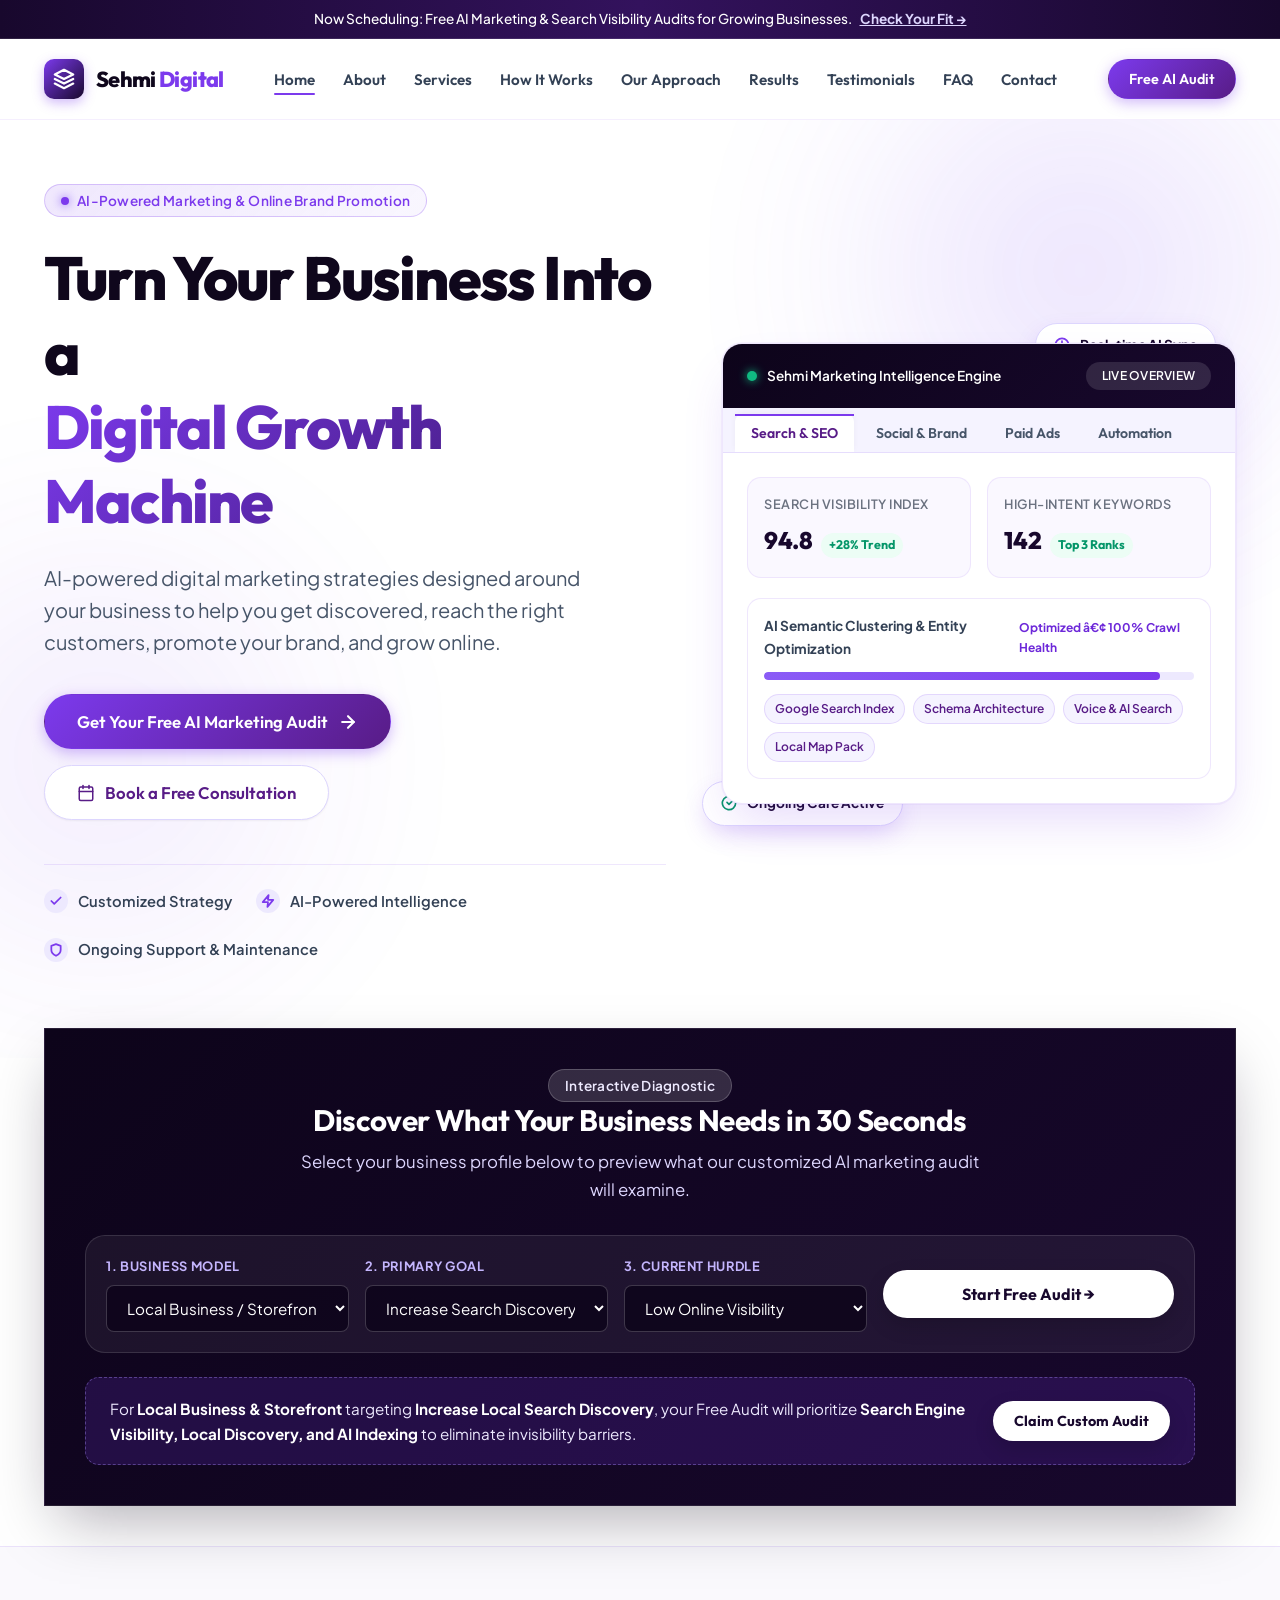
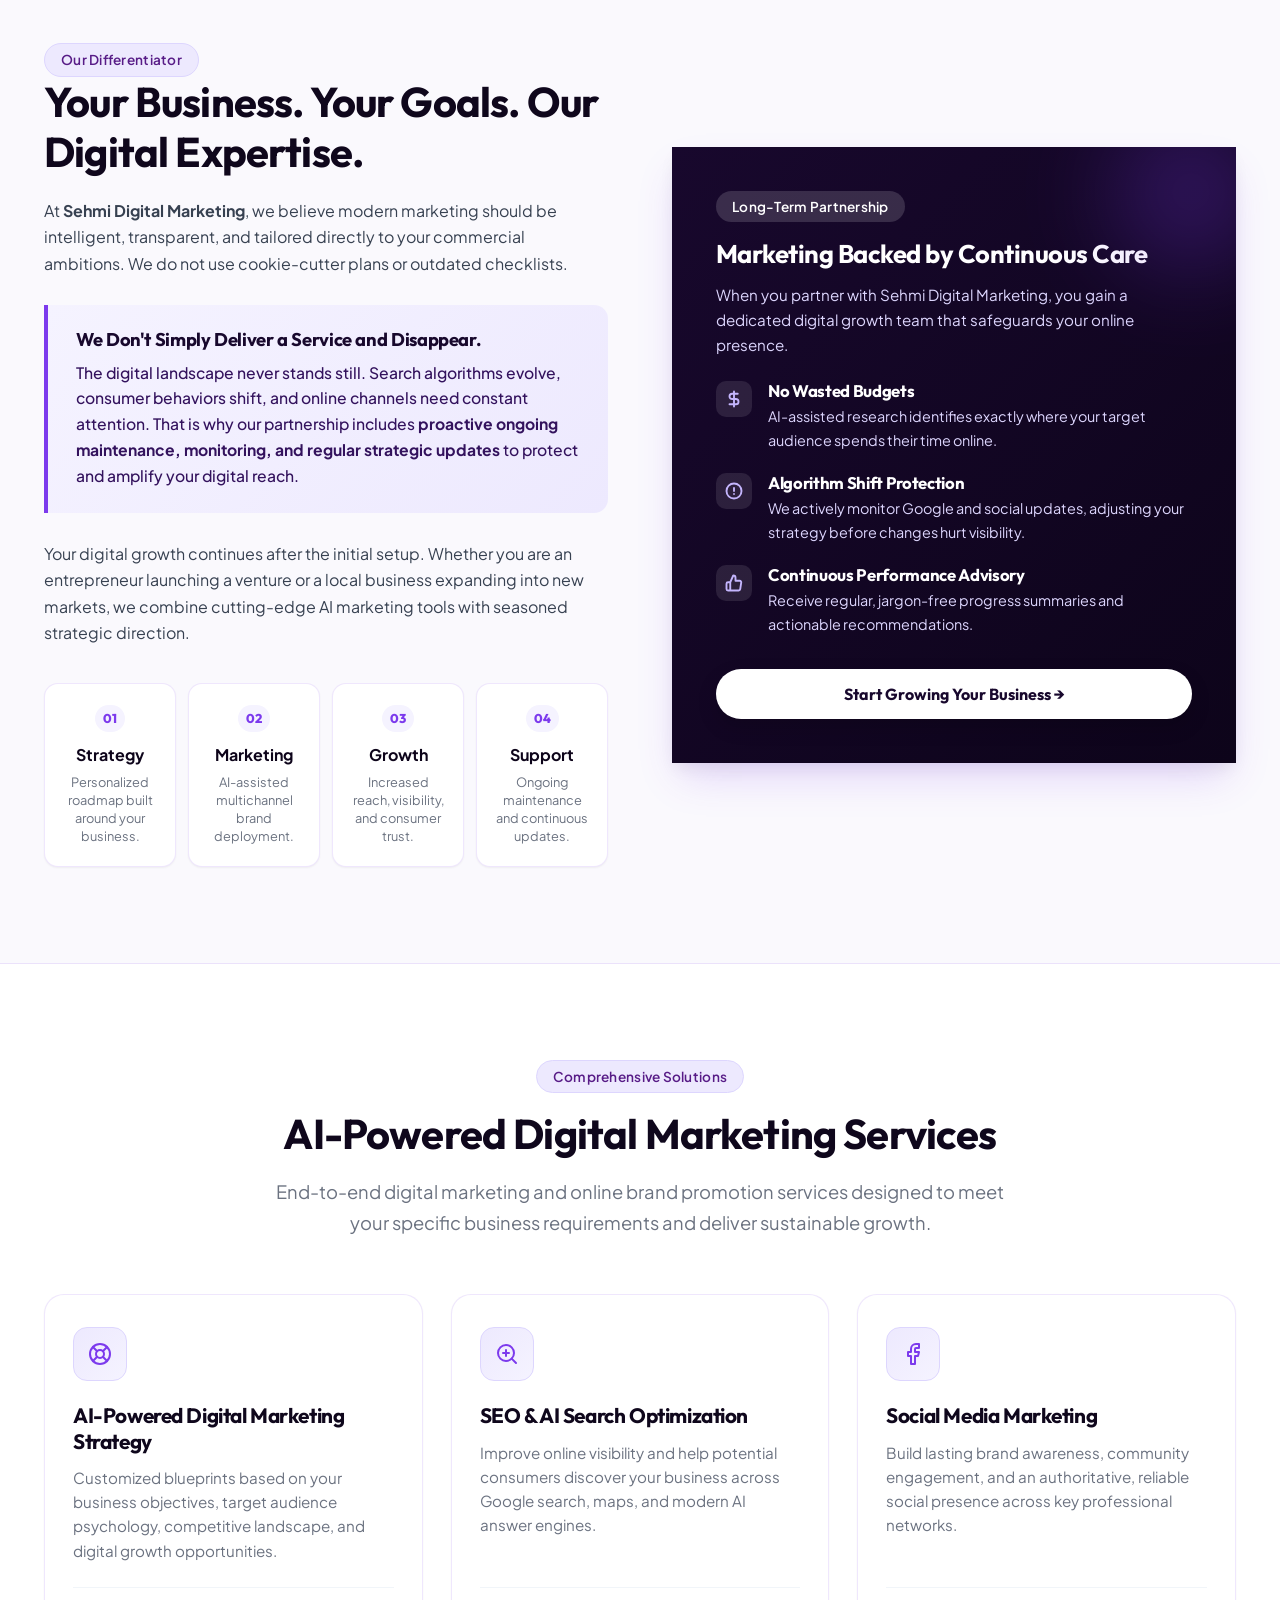
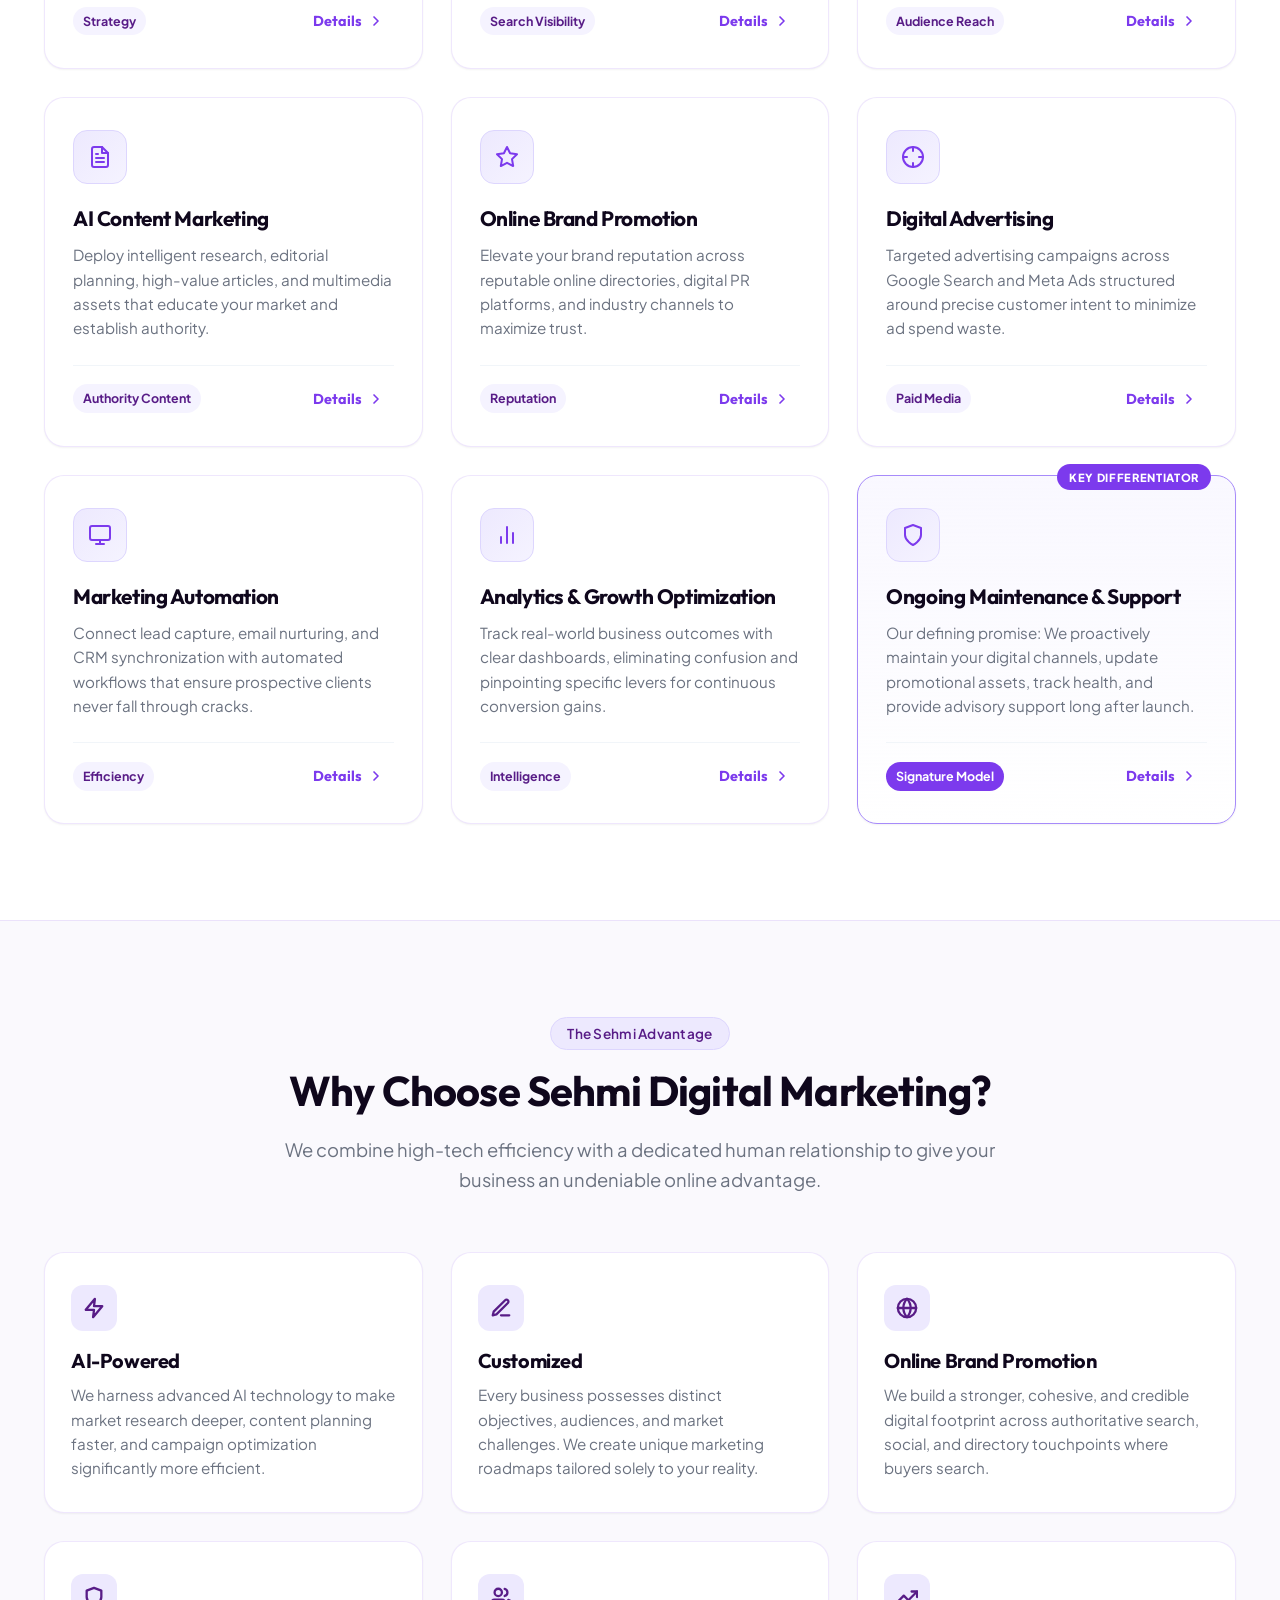
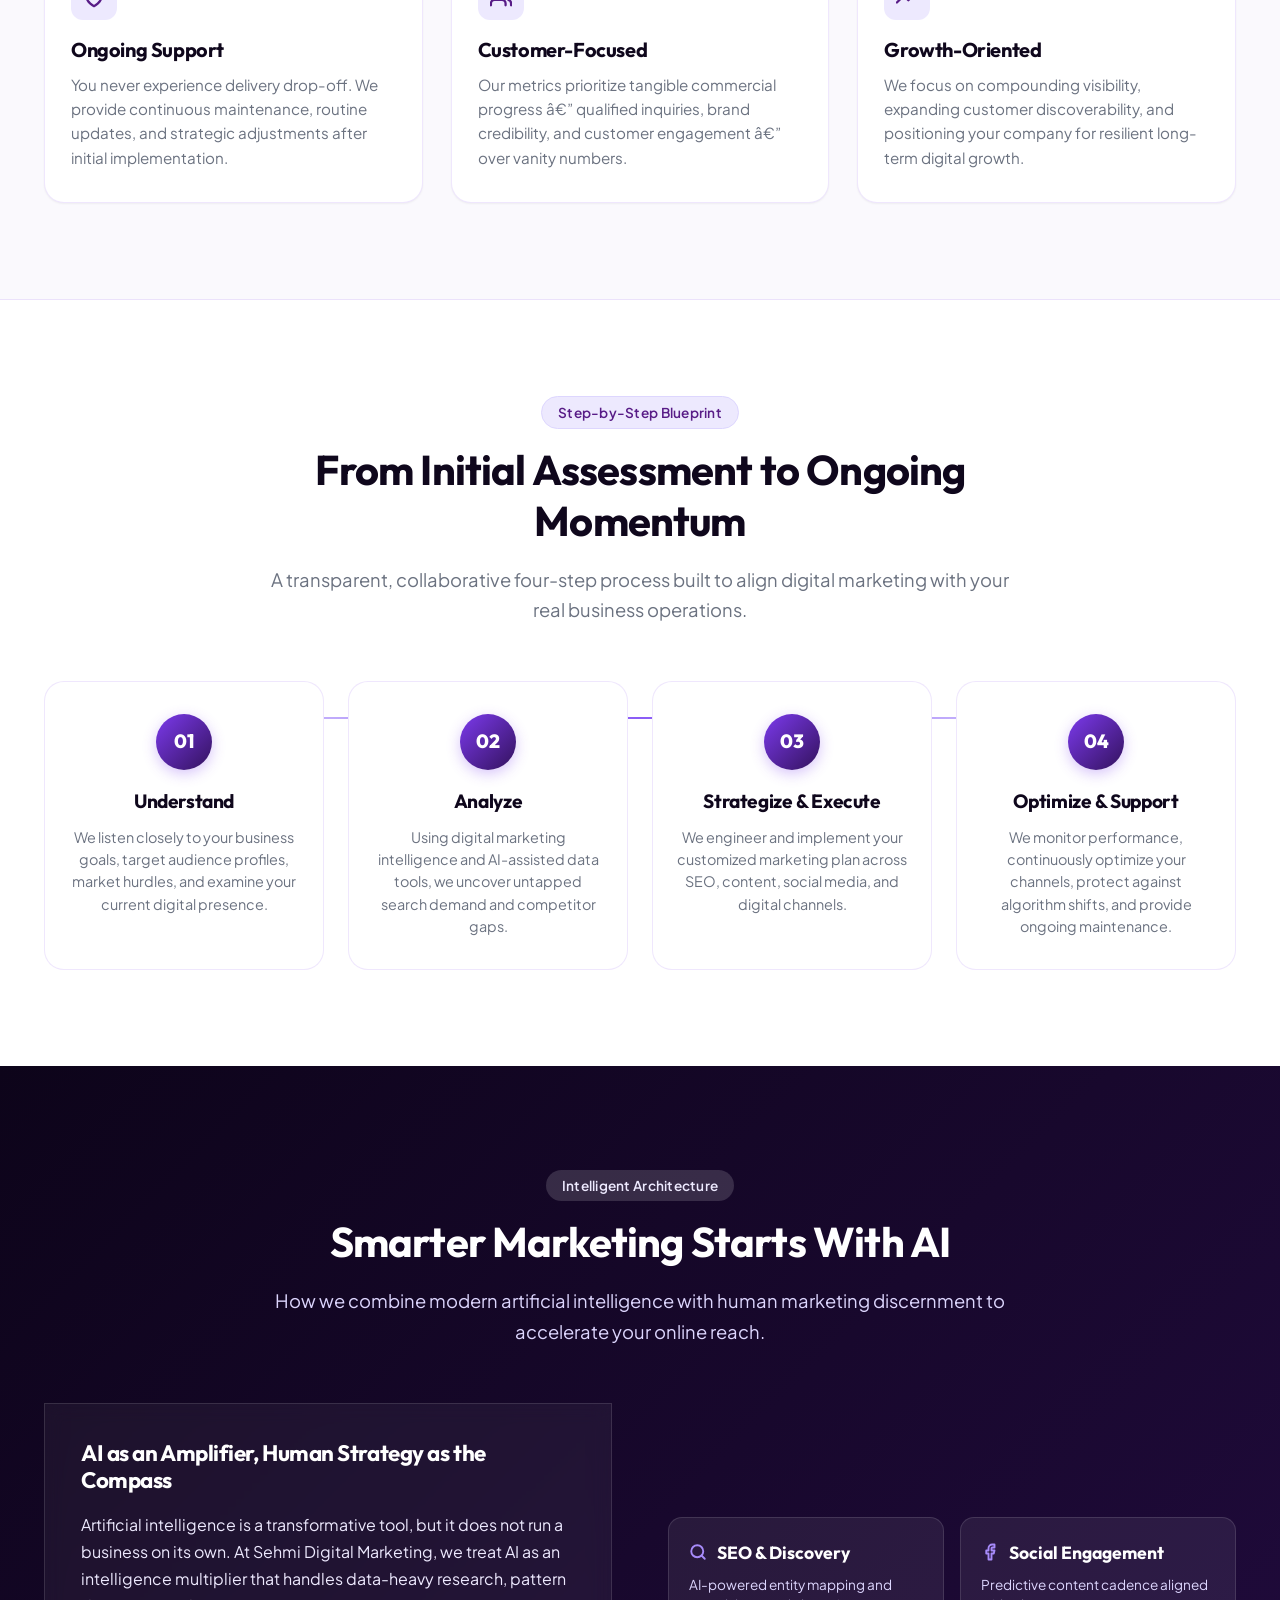
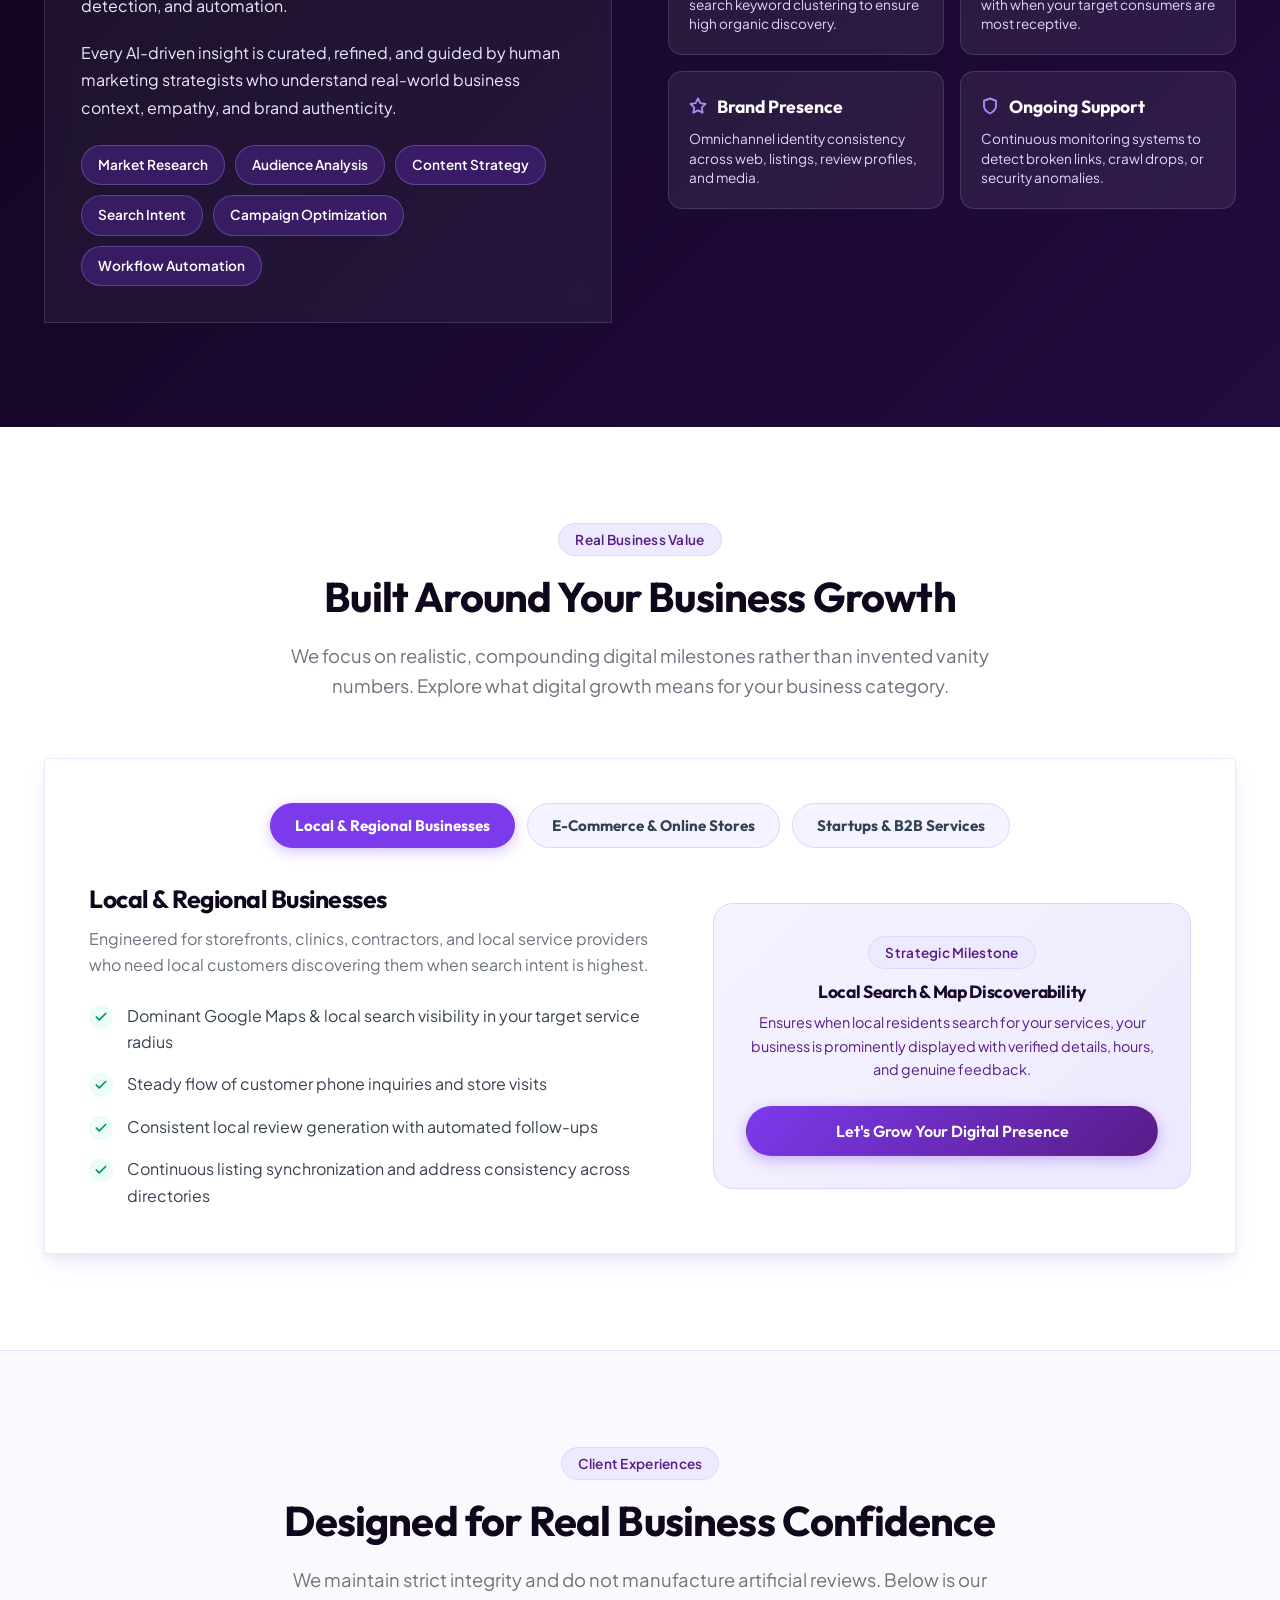
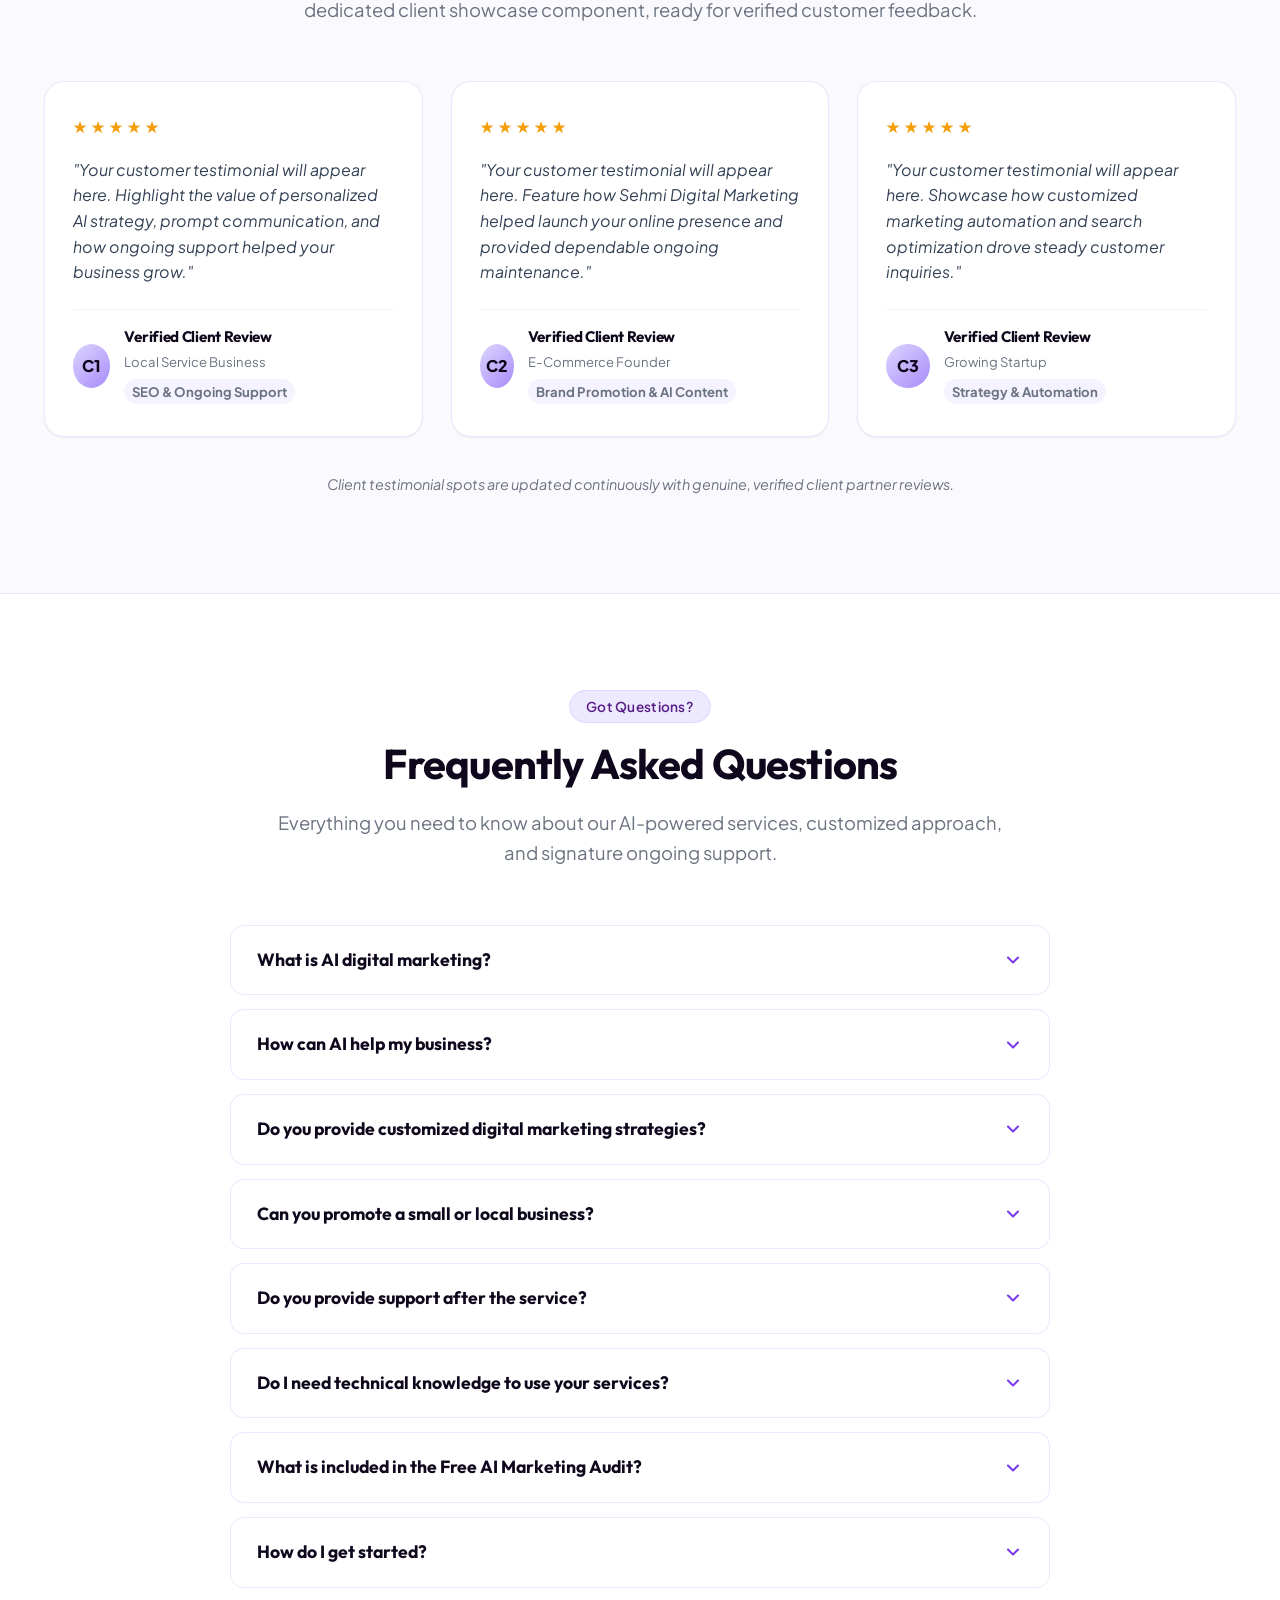
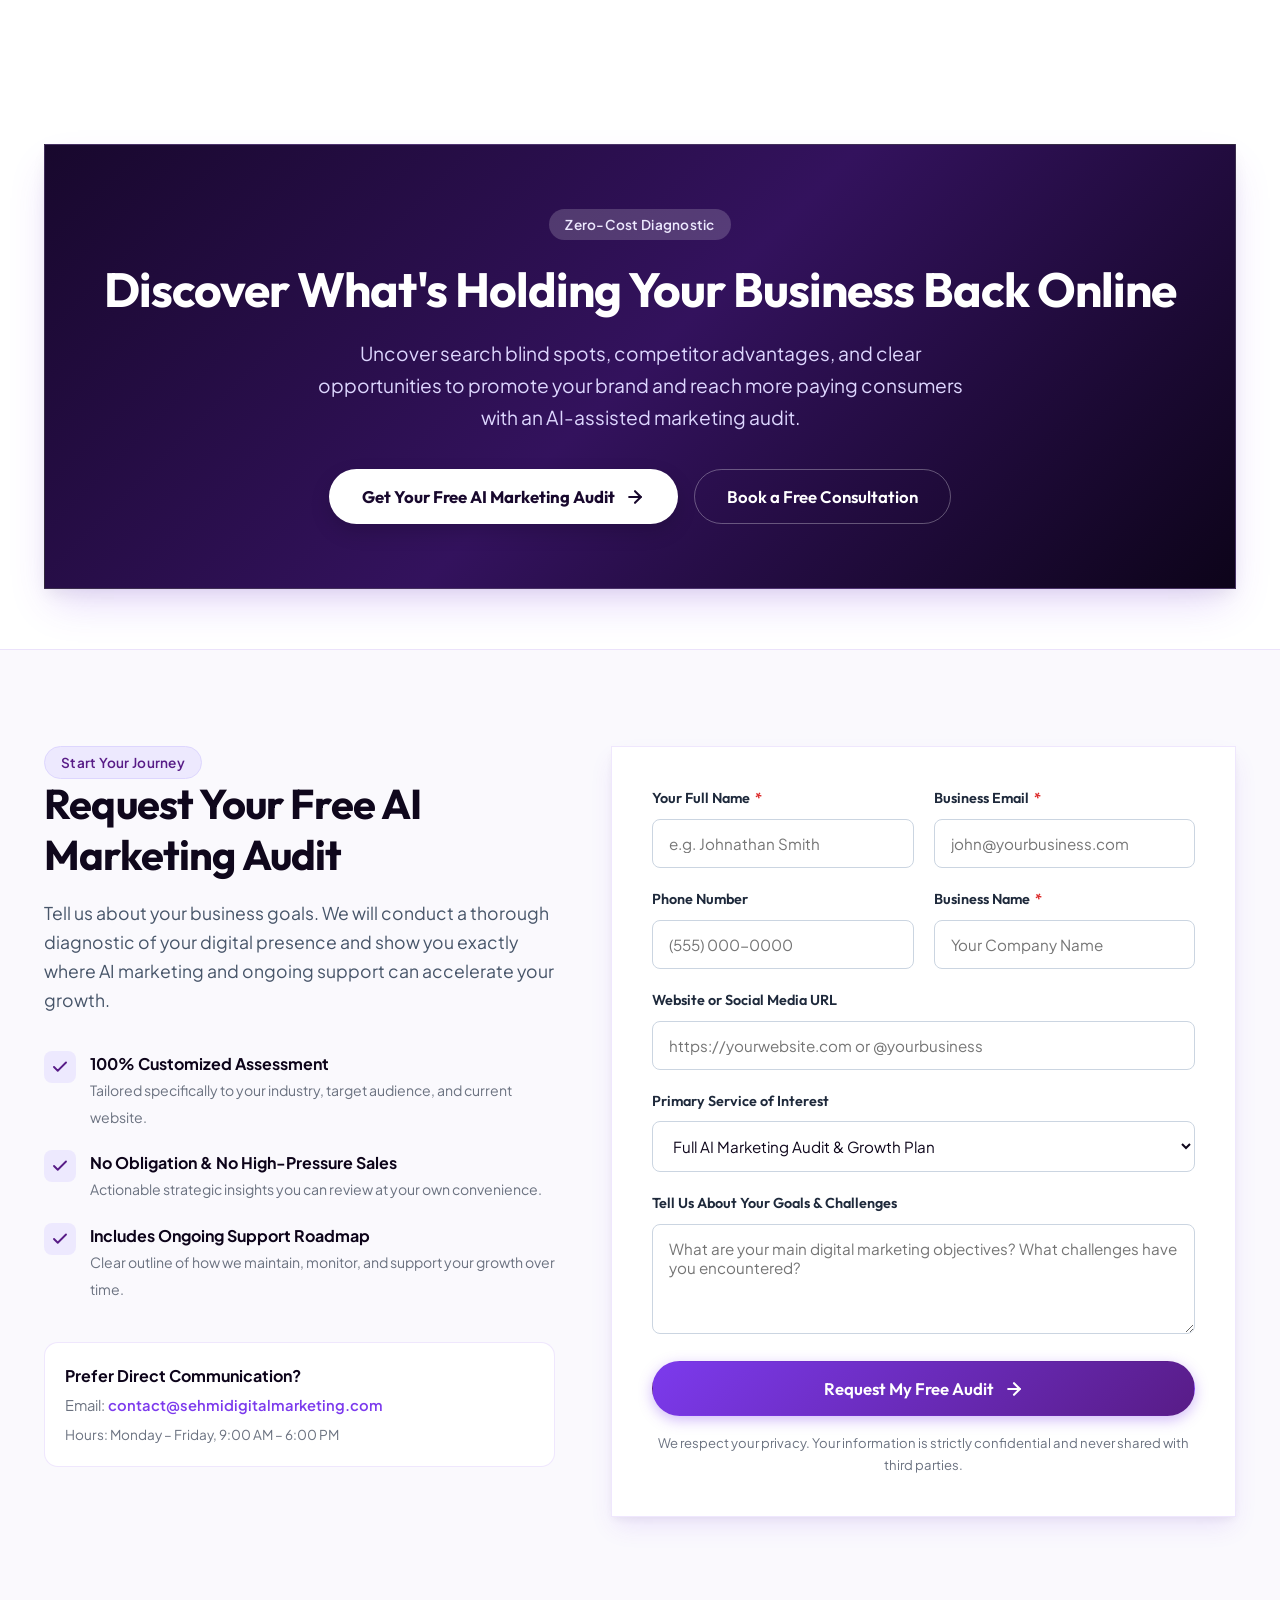
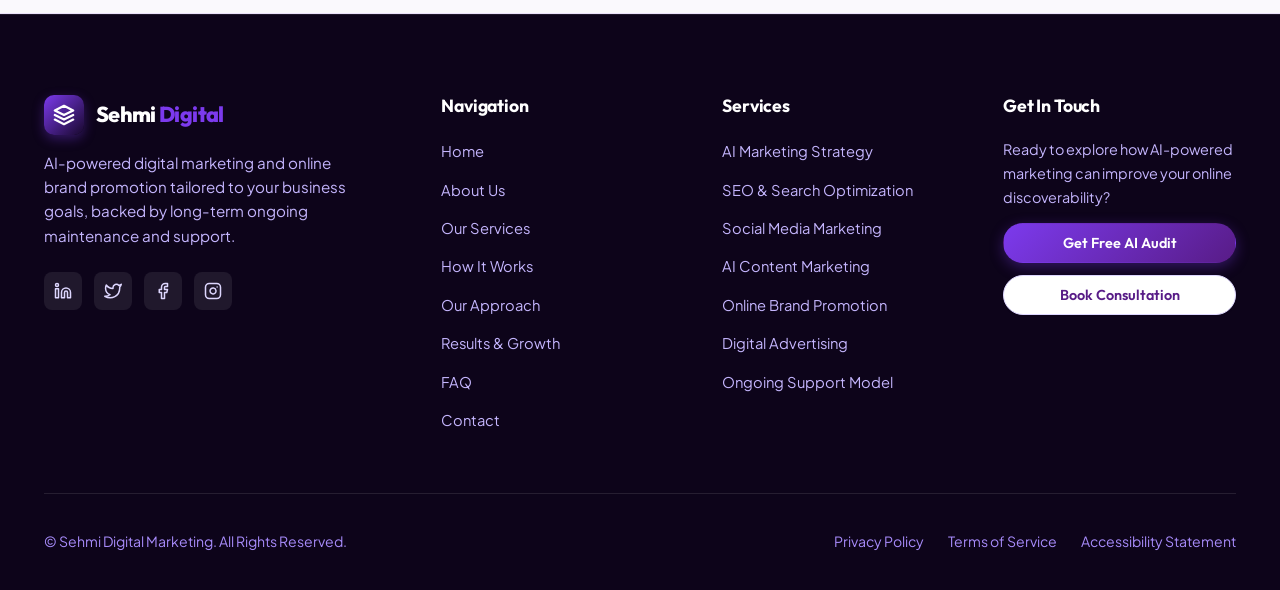
==== commit 44d0a9f2: "Fix mobile responsiveness: eliminate horizontal overflow, improve button wrapping, and optimize mobi" ====
--- a/index.html
+++ b/index.html
@@ -1,4 +1,4 @@
-﻿<!DOCTYPE html>
+<!DOCTYPE html>
 <html lang="en">
 <head>
   <meta charset="UTF-8">
@@ -368,7 +368,7 @@
             <div id="diag-result-content" class="diag-result-text">
               For <strong>Local Business & Storefront</strong> targeting <strong>Increase Local Search Discovery</strong>, your Free Audit will prioritize <strong>Search Engine Visibility, Local Discovery, and AI Indexing</strong> to eliminate invisibility barriers.
             </div>
-            <a href="#contact" class="badge" style="background:var(--white); color:var(--purple-900); font-weight:700; white-space:nowrap;">Claim Custom Audit</a>
+            <a href="#contact" class="btn btn-light btn-sm diag-claim-btn" style="font-weight:700;">Claim Custom Audit</a>
           </div>
         </div>
       </div>
@@ -1258,7 +1258,7 @@
           <div style="padding:20px; background:var(--white); border:1px solid var(--border-subtle); border-radius:var(--radius-md);">
             <div style="font-weight:700; color:var(--purple-950); margin-bottom:4px;">Prefer Direct Communication?</div>
             <div style="font-size:0.92rem; color:var(--text-muted);">
-              Email: <a href="mailto:contact@sehmidigitalmarketing.com" style="font-weight:600;">contact@sehmidigitalmarketing.com</a>
+              Email: <a href="mailto:contact@sehmidigitalmarketing.com" style="font-weight:600; word-break:break-all;">contact@sehmidigitalmarketing.com</a>
             </div>
             <div style="font-size:0.85rem; color:var(--text-muted); margin-top:6px;">
               Hours: Monday &ndash; Friday, 9:00 AM &ndash; 6:00 PM
--- a/styles.css
+++ b/styles.css
@@ -1,4 +1,4 @@
-﻿/* ==========================================================================
+/* ==========================================================================
    SEHMI DIGITAL MARKETING - DESIGN SYSTEM & STYLES
    Palette: Purple + White (Modern AI + Premium Professional)
    Compliant with WCAG 2.1 AA Accessibility & UI/UX Pro Max Guidelines
@@ -84,6 +84,8 @@
   scroll-behavior: smooth;
   font-size: 16px;
   -webkit-text-size-adjust: 100%;
+  overflow-x: hidden;
+  max-width: 100%;
 }
 
 body {
@@ -92,9 +94,17 @@
   background-color: var(--bg-page);
   line-height: 1.65;
   overflow-x: hidden;
+  width: 100%;
+  max-width: 100%;
   position: relative;
   text-rendering: optimizeLegibility;
   -webkit-font-smoothing: antialiased;
+}
+
+main {
+  overflow-x: hidden;
+  width: 100%;
+  max-width: 100%;
 }
 
 /* Accessible Skip Link */
@@ -123,12 +133,14 @@
   line-height: 1.22;
   font-weight: 700;
   letter-spacing: -0.02em;
-}
-
-h1 { font-size: clamp(2.4rem, 5vw + 1rem, 4rem); font-weight: 800; }
-h2 { font-size: clamp(1.85rem, 3.5vw + 0.5rem, 2.75rem); }
-h3 { font-size: clamp(1.25rem, 2vw + 0.4rem, 1.65rem); }
-h4 { font-size: 1.2rem; }
+  overflow-wrap: break-word;
+  word-break: break-word;
+}
+
+h1 { font-size: clamp(2rem, 5vw + 0.5rem, 3.8rem); font-weight: 800; }
+h2 { font-size: clamp(1.6rem, 3.5vw + 0.3rem, 2.6rem); }
+h3 { font-size: clamp(1.2rem, 2vw + 0.3rem, 1.55rem); }
+h4 { font-size: 1.15rem; }
 
 p {
   margin-bottom: 1rem;
@@ -193,7 +205,12 @@
   transition: all var(--transition-base);
   text-decoration: none;
   white-space: nowrap;
-  line-height: 1;
+  line-height: 1.25;
+  max-width: 100%;
+}
+
+.btn svg {
+  flex-shrink: 0;
 }
 
 .btn-primary {
@@ -257,9 +274,9 @@
 }
 
 .btn-lg {
-  padding: 16px 36px;
-  font-size: 1.1rem;
-  min-height: 54px;
+  padding: 16px 32px;
+  font-size: 1.05rem;
+  min-height: 52px;
 }
 
 /* Badge / Pill */
@@ -273,6 +290,11 @@
   font-weight: 600;
   line-height: 1.4;
   letter-spacing: 0.02em;
+  max-width: 100%;
+}
+
+.badge svg {
+  flex-shrink: 0;
 }
 
 .badge-purple {
@@ -2197,11 +2219,14 @@
 @media (max-width: 1024px) {
   .hero-grid {
     grid-template-columns: 1fr;
-    gap: 48px;
+    gap: 40px;
   }
 
   .hero-content {
     text-align: center;
+    display: flex;
+    flex-direction: column;
+    align-items: center;
   }
 
   .hero-subtitle {
@@ -2235,10 +2260,12 @@
 
   .ai-matrix-container {
     grid-template-columns: 1fr;
+    gap: 40px;
   }
 
   .growth-content-panel {
     grid-template-columns: 1fr;
+    gap: 32px;
   }
 
   .testimonials-grid {
@@ -2247,10 +2274,12 @@
 
   .diagnostic-form-grid {
     grid-template-columns: 1fr 1fr;
+    gap: 16px;
   }
 
   .contact-grid {
     grid-template-columns: 1fr;
+    gap: 48px;
   }
 
   .footer-top-grid {
@@ -2258,14 +2287,25 @@
   }
 }
 
-/* Tablet Portrait & Mobile (768px) */
+/* Tablet Portrait & Mobile Devices (768px) */
 @media (max-width: 768px) {
   :root {
-    --header-height: 70px;
+    --header-height: 68px;
+  }
+
+  html, body {
+    overflow-x: hidden;
+    width: 100%;
+    max-width: 100vw;
+  }
+
+  .container {
+    padding-left: 16px;
+    padding-right: 16px;
   }
 
   .section {
-    padding: 64px 0;
+    padding: 56px 0;
   }
 
   .nav-menu,
@@ -2277,81 +2317,486 @@
     display: flex;
   }
 
+  /* Responsive Typography */
+  h1 {
+    font-size: clamp(1.75rem, 6.5vw, 2.35rem);
+    line-height: 1.22;
+  }
+
+  h2 {
+    font-size: clamp(1.45rem, 5vw, 1.95rem);
+    line-height: 1.25;
+  }
+
+  h3 {
+    font-size: clamp(1.15rem, 4vw, 1.4rem);
+    line-height: 1.3;
+  }
+
+  /* General Button Mobile Behavior */
+  .btn {
+    white-space: normal;
+    text-align: center;
+    padding: 13px 20px;
+    font-size: 0.95rem;
+    line-height: 1.3;
+  }
+
+  .btn-lg {
+    padding: 14px 22px;
+    font-size: 0.98rem;
+    min-height: 50px;
+  }
+
+  /* Hero Section */
   .hero-section {
-    padding: 40px 0 64px;
-  }
-
-  .about-grid {
+    padding: 32px 0 52px;
+  }
+
+  .hero-glow-blob {
+    width: 260px;
+    height: 260px;
+    filter: blur(50px);
+    opacity: 0.3;
+  }
+
+  .hero-title {
+    margin-bottom: 18px;
+  }
+
+  .hero-subtitle {
+    font-size: 1rem;
+    line-height: 1.55;
+    margin-bottom: 28px;
+    max-width: 100%;
+  }
+
+  .hero-content .badge {
+    font-size: 0.78rem;
+    padding: 6px 14px;
+    margin-bottom: 20px;
+    text-align: center;
+    max-width: 100%;
+    white-space: normal;
+    line-height: 1.35;
+  }
+
+  .hero-actions {
+    flex-direction: column;
+    width: 100%;
+    gap: 12px;
+    margin-bottom: 32px;
+  }
+
+  .hero-actions .btn {
+    width: 100%;
+    justify-content: center;
+  }
+
+  .hero-trust-pillars {
+    flex-direction: column;
+    align-items: center;
+    gap: 12px;
+    padding-top: 20px;
+    width: 100%;
+  }
+
+  .trust-pillar-item {
+    font-size: 0.88rem;
+    justify-content: center;
+    width: 100%;
+  }
+
+  /* Hero Dashboard Visualization */
+  .hero-dashboard-container {
+    width: 100%;
+    max-width: 100%;
+    min-width: 0;
+  }
+
+  .hero-dashboard-card {
+    width: 100%;
+    max-width: 100%;
+    min-width: 0;
+    border-radius: var(--radius-md);
+  }
+
+  .dashboard-card-header {
+    padding: 14px 16px;
+    flex-direction: column;
+    align-items: flex-start;
+    gap: 10px;
+  }
+
+  .dashboard-body {
+    padding: 16px 14px;
+  }
+
+  .dash-metrics-grid {
     grid-template-columns: 1fr;
-    gap: 40px;
-  }
-
-  .lifecycle-pipeline {
-    grid-template-columns: repeat(2, 1fr);
-  }
-
-  .services-grid {
-    grid-template-columns: 1fr;
-  }
-
-  .benefits-grid {
-    grid-template-columns: 1fr;
-  }
-
-  .process-timeline {
-    grid-template-columns: 1fr;
-  }
-
-  .ai-neural-grid {
-    grid-template-columns: 1fr;
-  }
-
-  .testimonials-grid {
-    grid-template-columns: 1fr;
+    gap: 10px;
+  }
+
+  .dash-metric-box {
+    padding: 14px;
+    min-width: 0;
+  }
+
+  .dash-activity-panel {
+    padding: 14px;
+  }
+
+  .dash-activity-header {
+    flex-direction: column;
+    align-items: flex-start;
+    gap: 6px;
+  }
+
+  .dash-feature-tags {
+    gap: 6px;
+  }
+
+  .dash-tag {
+    font-size: 0.72rem;
+    padding: 3px 8px;
+  }
+
+  .floating-node-top,
+  .floating-node-bottom {
+    display: none !important;
+  }
+
+  /* Interactive Quick Audit Diagnostic */
+  .audit-diagnostic-section {
+    margin-top: -10px;
+    padding-bottom: 30px;
+  }
+
+  .diagnostic-card {
+    padding: 24px 16px;
+    border-radius: var(--radius-lg);
+  }
+
+  .diagnostic-header {
+    margin-bottom: 24px;
+  }
+
+  .diagnostic-header h3 {
+    font-size: 1.35rem;
+    line-height: 1.25;
+  }
+
+  .diagnostic-header p {
+    font-size: 0.92rem;
+    line-height: 1.5;
   }
 
   .diagnostic-form-grid {
     grid-template-columns: 1fr;
+    padding: 14px 12px;
+    gap: 12px;
   }
 
   .diag-result-preview {
     flex-direction: column;
     text-align: center;
+    padding: 16px 14px;
+    gap: 14px;
+  }
+
+  .diag-result-preview .btn,
+  .diag-result-preview .badge {
+    width: 100%;
+    justify-content: center;
+    white-space: normal !important;
+    padding: 12px 16px;
+    font-size: 0.92rem;
+  }
+
+  /* About & Flow Pipeline */
+  .about-grid {
+    grid-template-columns: 1fr;
+    gap: 36px;
+  }
+
+  .about-visual-card {
+    padding: 26px 18px;
+    border-radius: var(--radius-lg);
+  }
+
+  .differentiator-box {
+    padding: 18px 16px;
+    margin: 20px 0;
+  }
+
+  .lifecycle-pipeline {
+    grid-template-columns: repeat(2, 1fr);
+    gap: 10px;
+    margin-top: 24px;
+  }
+
+  .lifecycle-stage {
+    padding: 16px 12px;
+    min-width: 0;
+  }
+
+  /* Services Grid */
+  .services-grid {
+    grid-template-columns: 1fr;
+    gap: 20px;
+  }
+
+  .service-card {
+    padding: 24px 18px;
+    border-radius: var(--radius-lg);
+  }
+
+  /* Benefits Grid */
+  .benefits-grid {
+    grid-template-columns: 1fr;
+    gap: 18px;
+  }
+
+  .benefit-card {
+    padding: 24px 18px;
+    border-radius: var(--radius-lg);
+  }
+
+  /* How It Works Timeline */
+  .process-timeline {
+    grid-template-columns: 1fr;
+    gap: 20px;
+    margin-top: 32px;
+  }
+
+  .process-step {
+    padding: 24px 18px;
+    border-radius: var(--radius-lg);
+  }
+
+  /* AI Approach */
+  .ai-matrix-container {
+    grid-template-columns: 1fr;
+    gap: 28px;
+    margin-top: 32px;
+  }
+
+  .ai-philosophy-card {
+    padding: 24px 16px;
+    border-radius: var(--radius-lg);
+  }
+
+  .ai-philosophy-card h3 {
+    font-size: 1.3rem;
+  }
+
+  .ai-neural-grid {
+    grid-template-columns: 1fr;
+    gap: 12px;
+  }
+
+  .neural-node {
+    padding: 16px 14px;
+    border-radius: var(--radius-md);
+  }
+
+  /* Growth Explorer */
+  .growth-explorer-wrapper {
+    padding: 24px 16px;
+    border-radius: var(--radius-lg);
+  }
+
+  .growth-nav-tabs {
+    flex-direction: column;
+    gap: 8px;
+    margin-bottom: 24px;
+  }
+
+  .growth-tab-btn {
+    width: 100%;
+    text-align: center;
+    padding: 11px 16px;
+    font-size: 0.92rem;
+  }
+
+  .growth-content-panel {
+    grid-template-columns: 1fr;
+    gap: 24px;
+  }
+
+  .growth-visual-indicator {
+    padding: 20px 16px;
+    border-radius: var(--radius-md);
+  }
+
+  /* Testimonials */
+  .testimonials-grid {
+    grid-template-columns: 1fr;
+    gap: 20px;
+  }
+
+  .testimonial-card {
+    padding: 24px 18px;
+    border-radius: var(--radius-lg);
+  }
+
+  /* FAQ Accordion */
+  .faq-question-btn {
+    padding: 18px 16px;
+    font-size: 0.98rem;
+    gap: 12px;
+  }
+
+  .faq-answer-content {
+    padding: 0 16px 18px;
+    font-size: 0.92rem;
+    line-height: 1.6;
+  }
+
+  /* Conversion Banner */
+  .conversion-banner-section {
+    padding: 40px 0;
+  }
+
+  .conversion-banner-card {
+    padding: 36px 18px;
+    border-radius: var(--radius-lg);
+  }
+
+  .conversion-banner-card h2 {
+    font-size: clamp(1.55rem, 5vw, 2.1rem);
+    line-height: 1.25;
+  }
+
+  .conversion-banner-card p {
+    font-size: 0.98rem;
+    line-height: 1.55;
+    margin-bottom: 28px;
+  }
+
+  .conversion-banner-actions {
+    flex-direction: column;
+    width: 100%;
+    gap: 12px;
+  }
+
+  .conversion-banner-actions .btn {
+    width: 100%;
+    padding: 14px 20px;
+    font-size: 0.98rem;
+    justify-content: center;
+  }
+
+  /* Contact Form */
+  .contact-grid {
+    grid-template-columns: 1fr;
+    gap: 36px;
+  }
+
+  .contact-info-panel h2 {
+    font-size: clamp(1.5rem, 5vw, 2rem);
+  }
+
+  .contact-info-panel p {
+    font-size: 0.98rem;
+    margin-bottom: 24px;
+  }
+
+  .contact-form-card {
+    padding: 24px 16px;
+    border-radius: var(--radius-lg);
   }
 
   .form-grid-2 {
     grid-template-columns: 1fr;
-  }
-
-  .contact-form-card {
-    padding: 28px 20px;
-  }
-
-  .conversion-banner-card {
-    padding: 44px 24px;
+    gap: 0;
+  }
+
+  .contact-form-card .btn {
+    width: 100%;
+    padding: 14px 20px;
+    font-size: 1rem;
+    justify-content: center;
+  }
+
+  /* Footer */
+  .site-footer {
+    padding: 56px 0 28px;
   }
 
   .footer-top-grid {
     grid-template-columns: 1fr;
-    gap: 36px;
+    gap: 32px;
   }
 
   .footer-bottom-row {
     flex-direction: column;
     text-align: center;
-    gap: 12px;
-  }
-
-  .floating-node-top,
-  .floating-node-bottom {
-    display: none;
+    gap: 14px;
+  }
+
+  /* Modals */
+  .modal-dialog {
+    max-width: 100%;
+    max-height: 92vh;
+    margin: 12px;
+    border-radius: var(--radius-lg);
+  }
+
+  .modal-header {
+    padding: 18px 16px 14px;
+  }
+
+  .modal-header h3 {
+    font-size: 1.25rem;
+  }
+
+  .modal-body {
+    padding: 18px 16px 24px;
   }
 }
 
 /* Small Mobile (480px) */
 @media (max-width: 480px) {
-  .hero-actions .btn {
-    width: 100%;
+  .btn {
+    padding: 12px 18px;
+    font-size: 0.92rem;
+  }
+
+  .btn-lg {
+    padding: 13px 20px;
+    font-size: 0.95rem;
+  }
+
+  .announcement-bar {
+    font-size: 0.76rem;
+    padding: 6px 10px;
+    line-height: 1.4;
+  }
+
+  .announcement-bar a {
+    display: inline-block;
+    margin-top: 2px;
+  }
+
+  .brand-logo {
+    font-size: 1.2rem;
+    gap: 8px;
+  }
+
+  .brand-logo-icon {
+    width: 34px;
+    height: 34px;
+  }
+
+  .brand-logo-icon svg {
+    width: 18px;
+    height: 18px;
+  }
+
+  h1 {
+    font-size: clamp(1.55rem, 7vw, 1.95rem);
+    line-height: 1.2;
   }
 
   .lifecycle-pipeline {
@@ -2362,16 +2807,51 @@
     grid-template-columns: 1fr;
   }
 
-  .growth-nav-tabs {
-    flex-direction: column;
-  }
-
-  .growth-tab-btn {
-    width: 100%;
+  .dash-metric-value {
+    font-size: 1.3rem;
   }
 
   .slot-grid {
     grid-template-columns: 1fr 1fr;
+    gap: 8px;
+  }
+
+  .slot-btn {
+    padding: 9px 4px;
+    font-size: 0.8rem;
+  }
+
+  .back-to-top-btn {
+    bottom: 16px;
+    right: 16px;
+    width: 42px;
+    height: 42px;
+  }
+
+  .section-header {
+    margin-bottom: 32px;
+  }
+}
+
+/* Very Small Screens (360px) */
+@media (max-width: 360px) {
+  .container {
+    padding-left: 12px;
+    padding-right: 12px;
+  }
+
+  .btn {
+    padding: 10px 14px;
+    font-size: 0.88rem;
+  }
+
+  .btn-lg {
+    padding: 11px 16px;
+    font-size: 0.9rem;
+  }
+
+  .slot-grid {
+    grid-template-columns: 1fr;
   }
 }
 
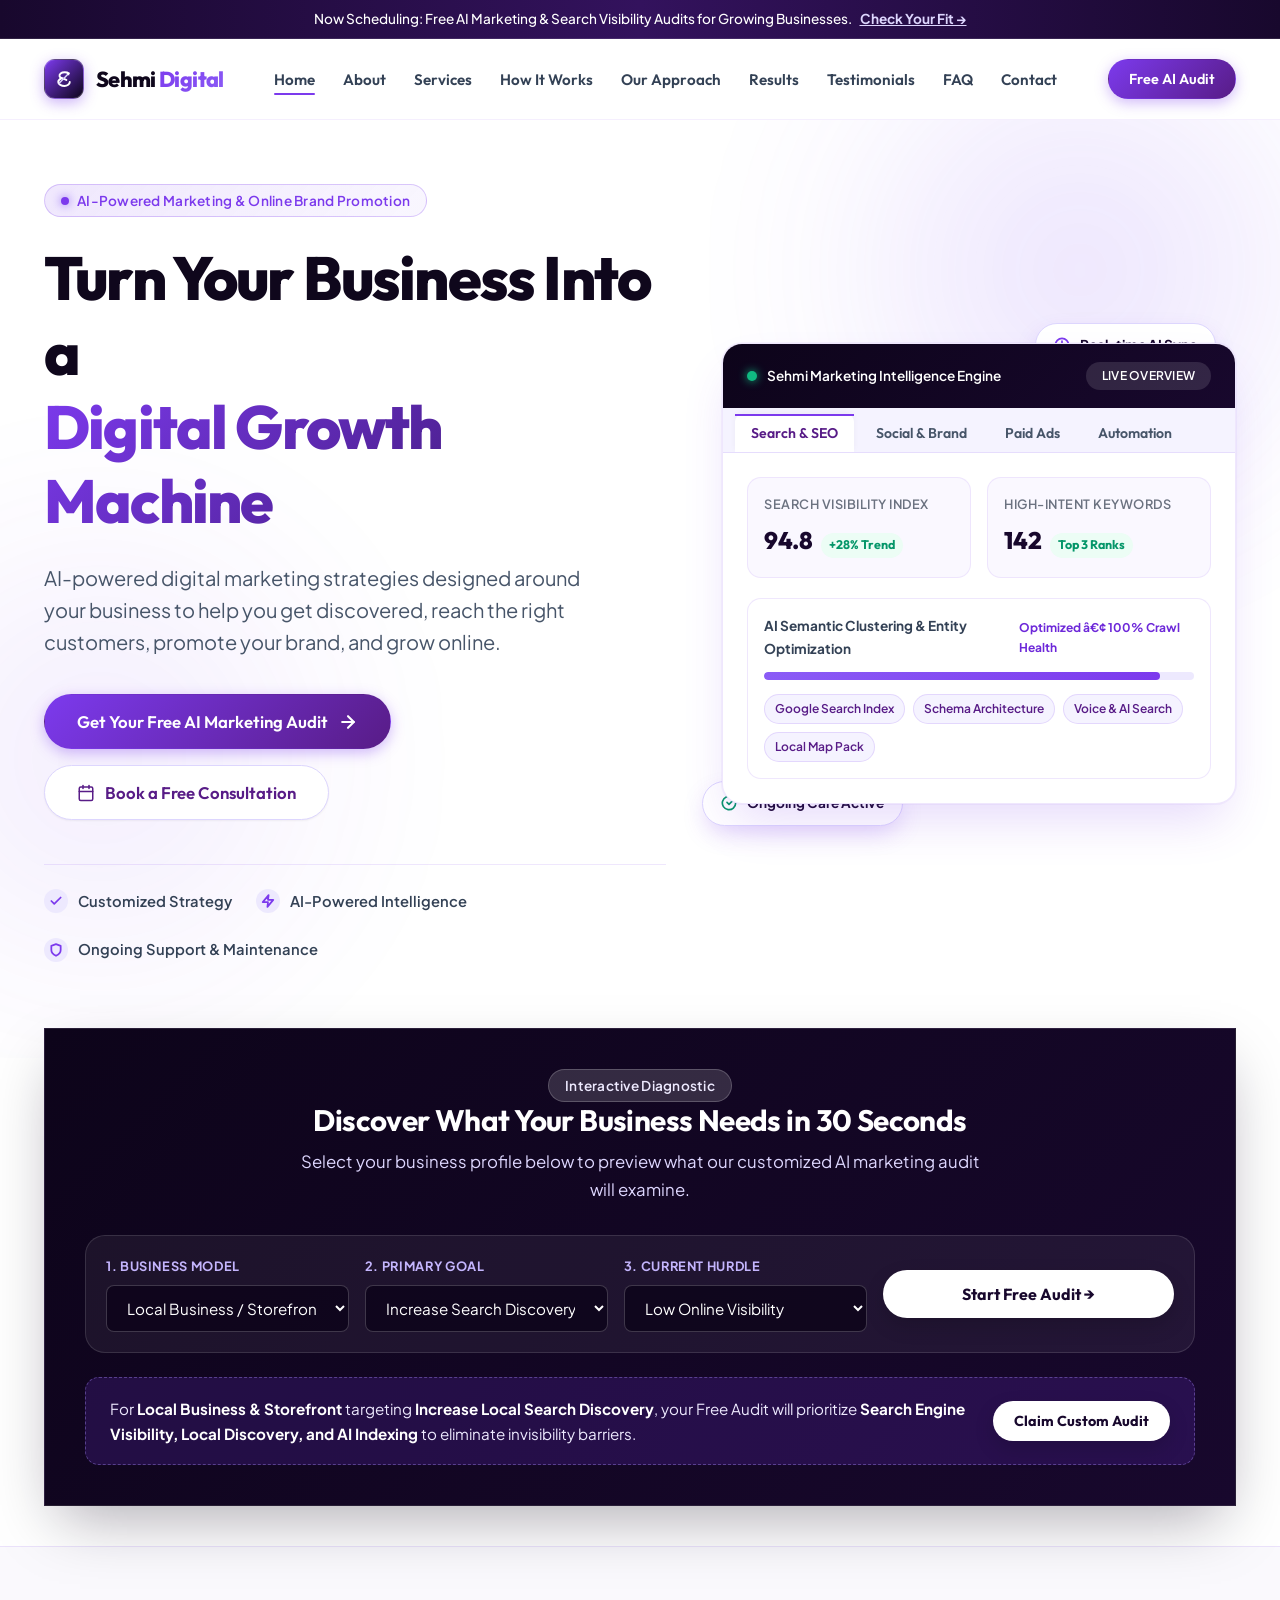
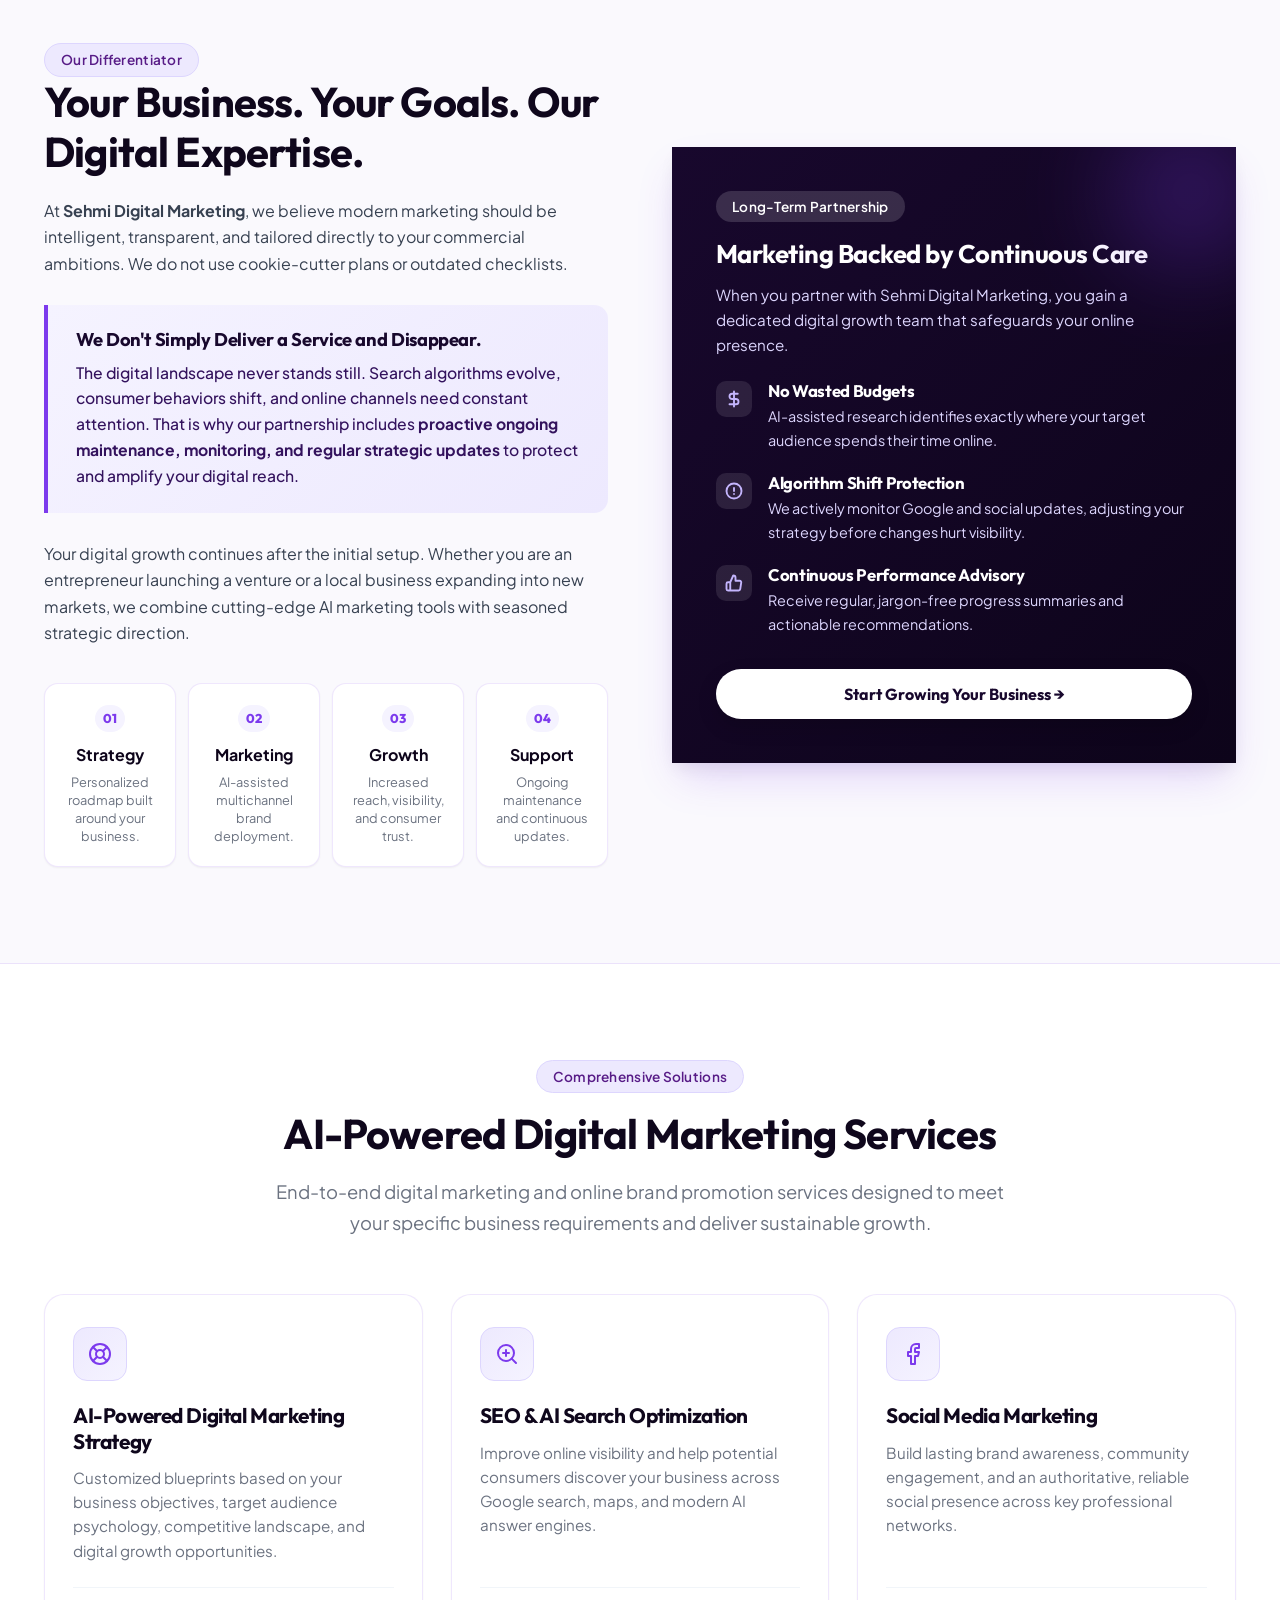
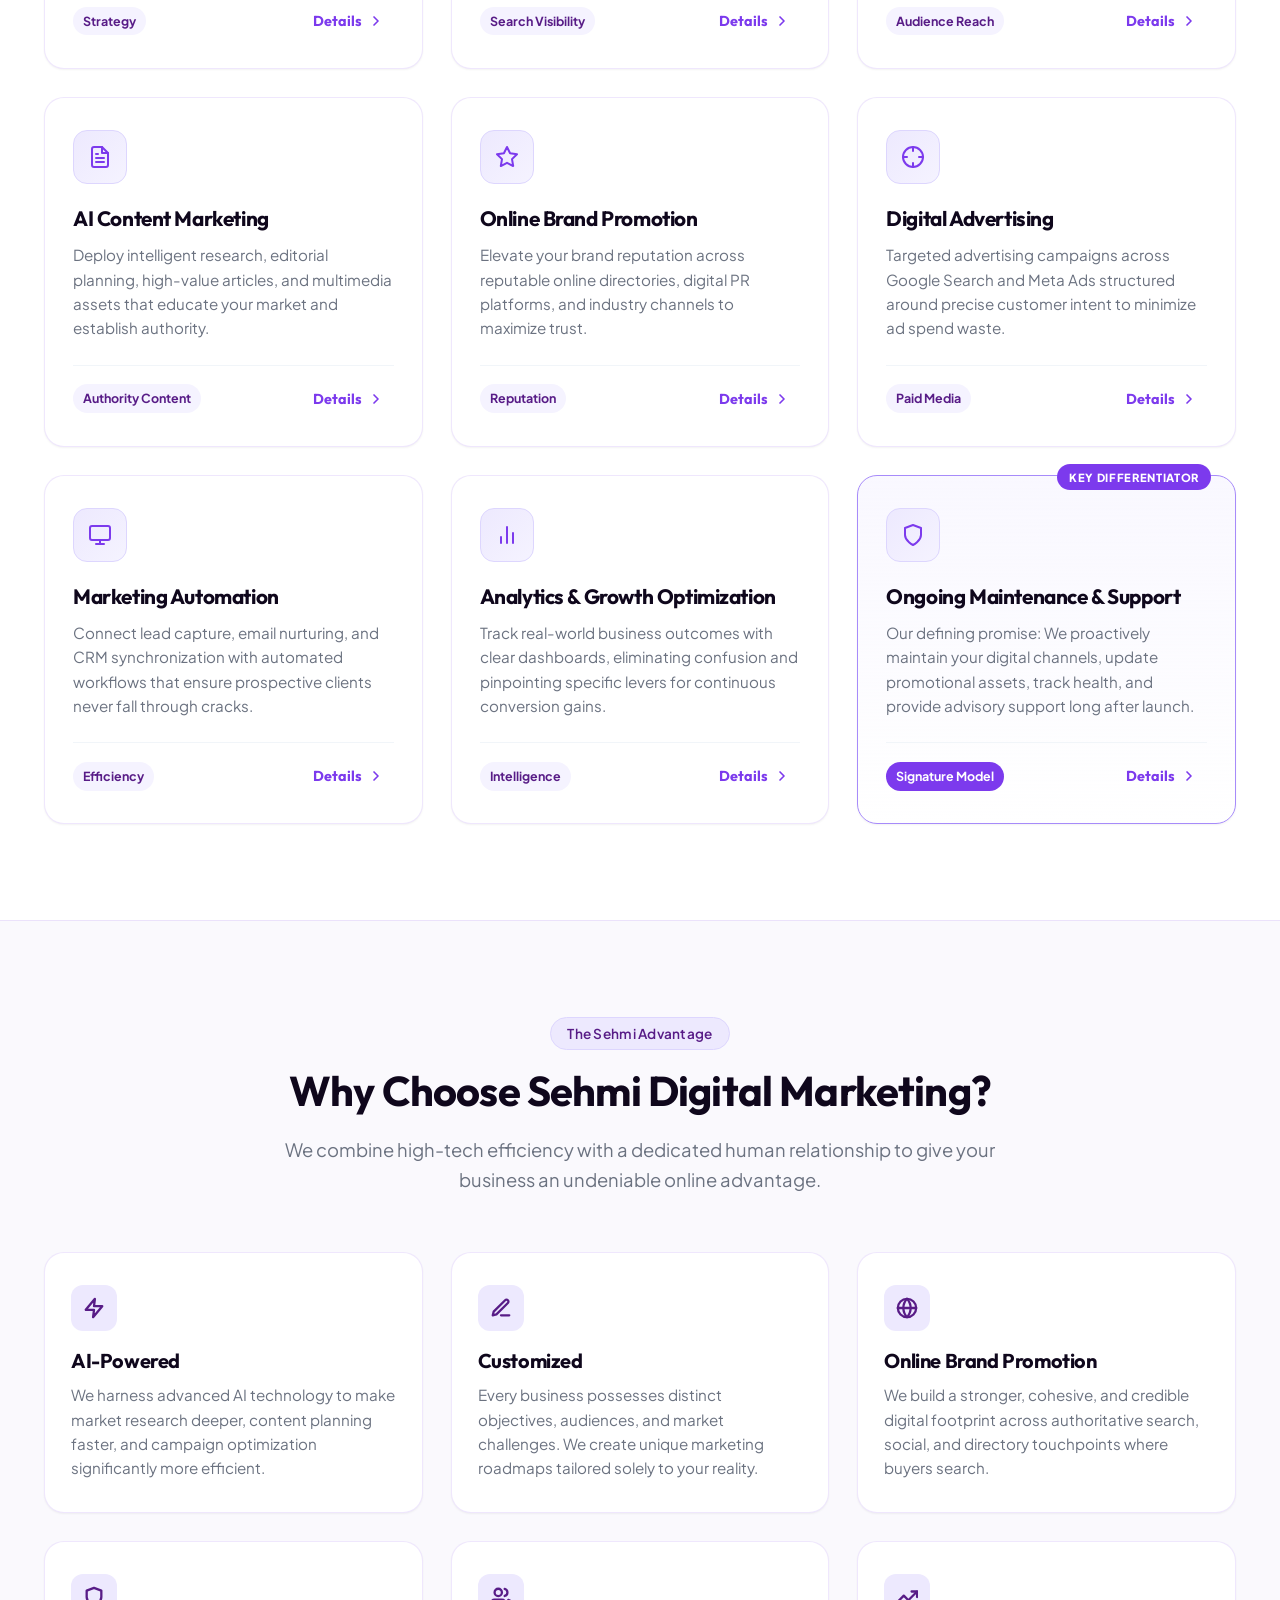
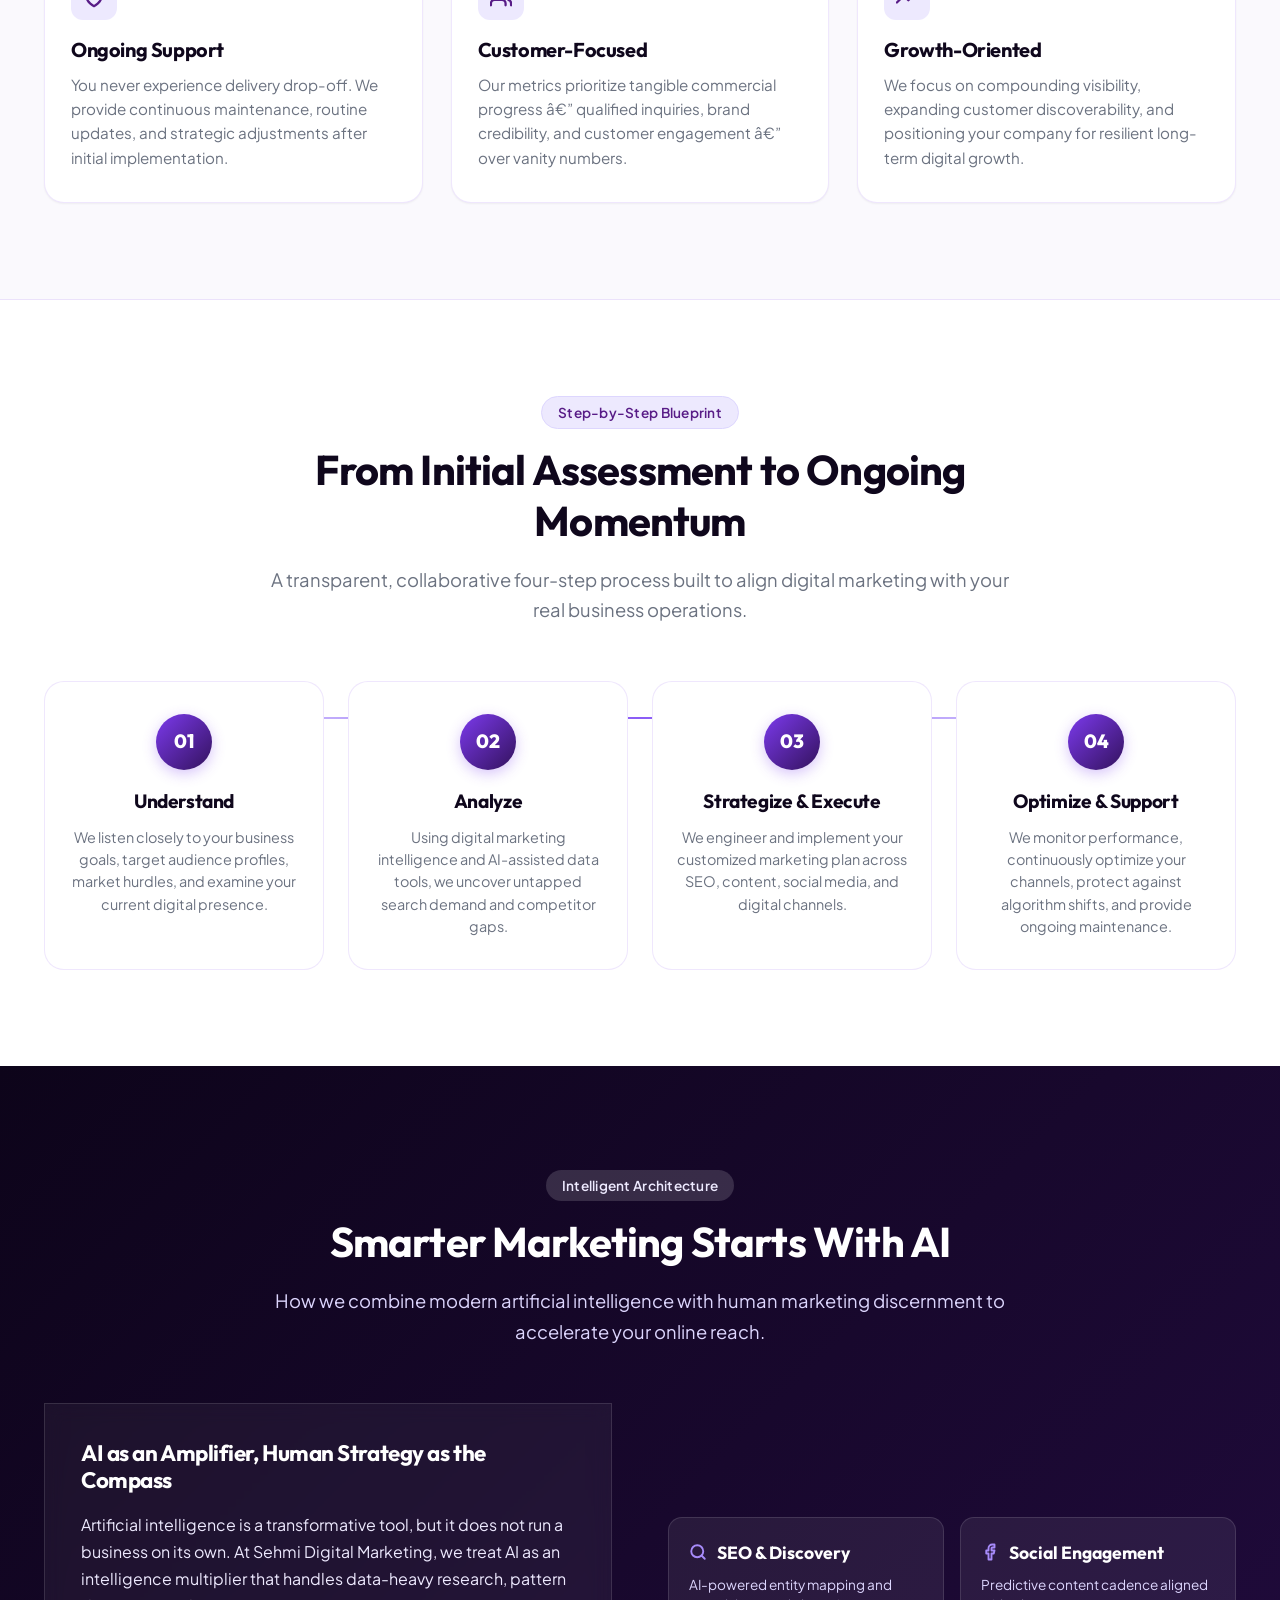
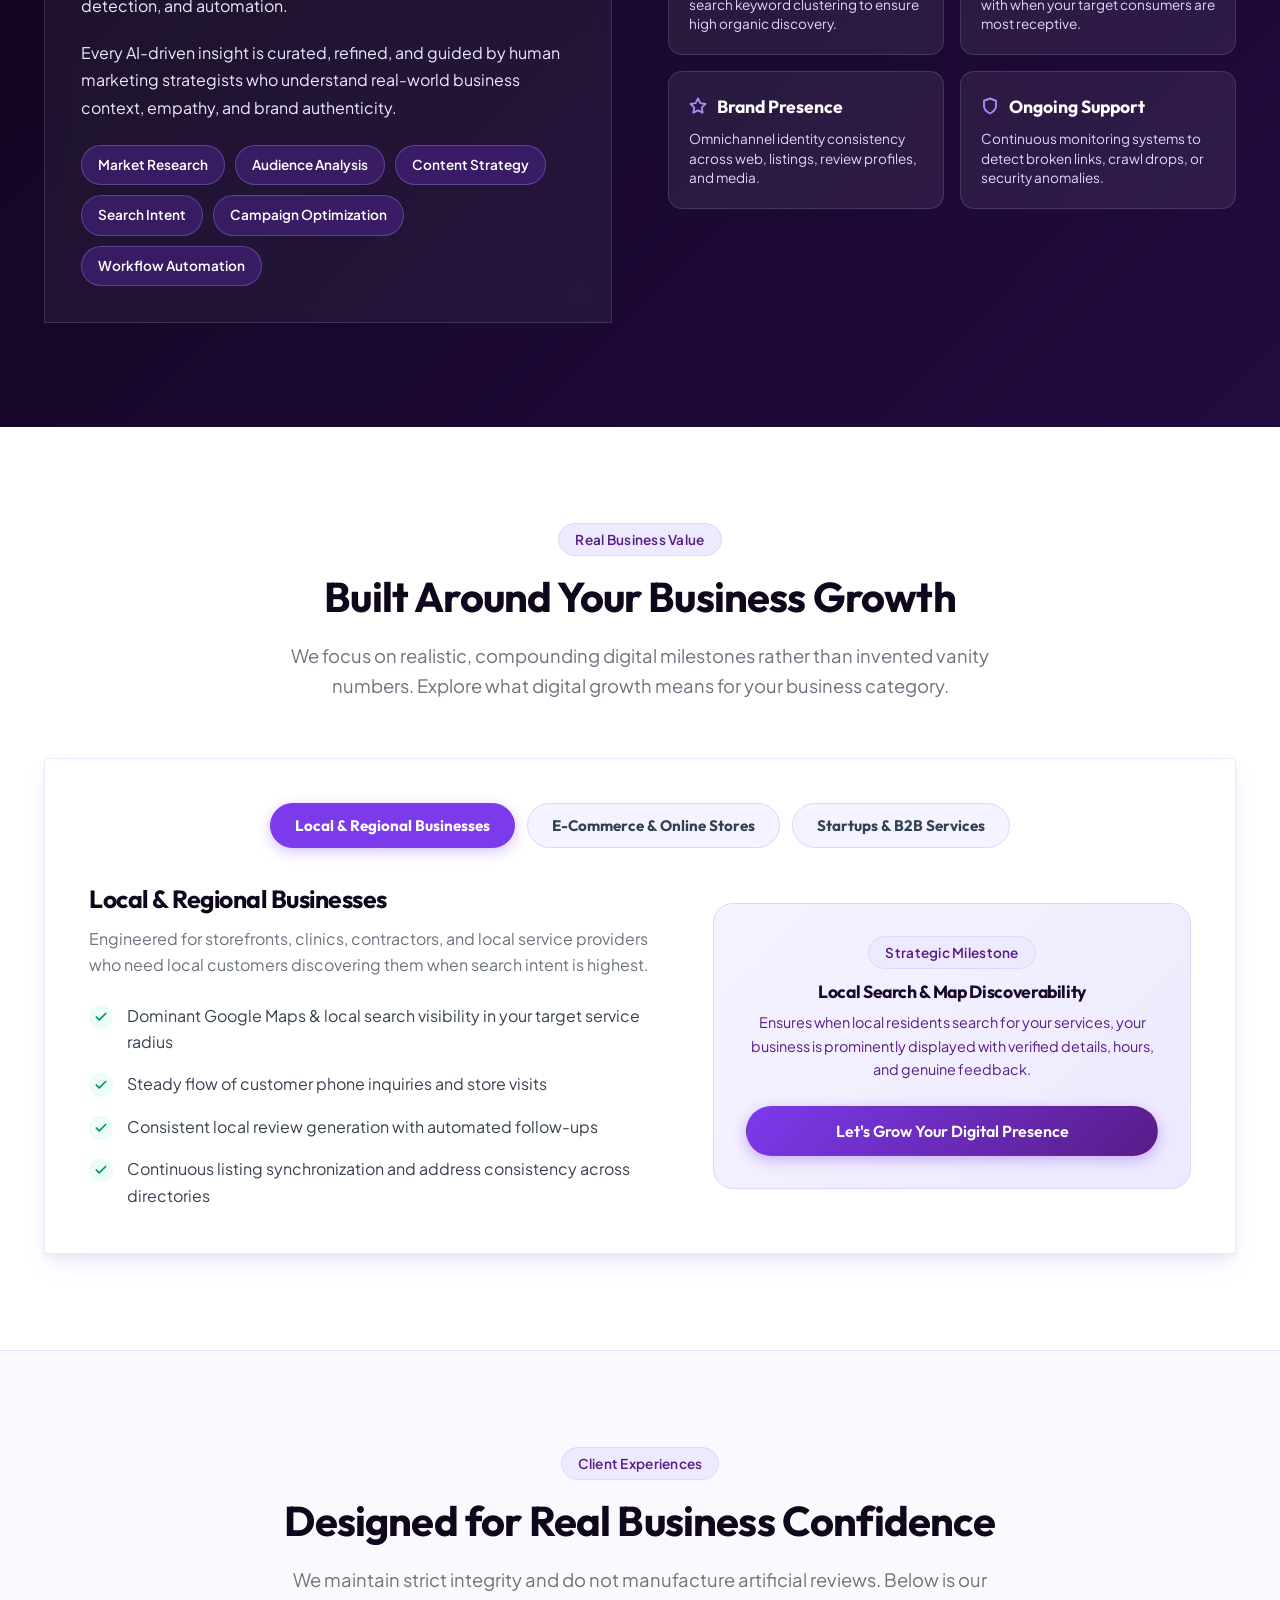
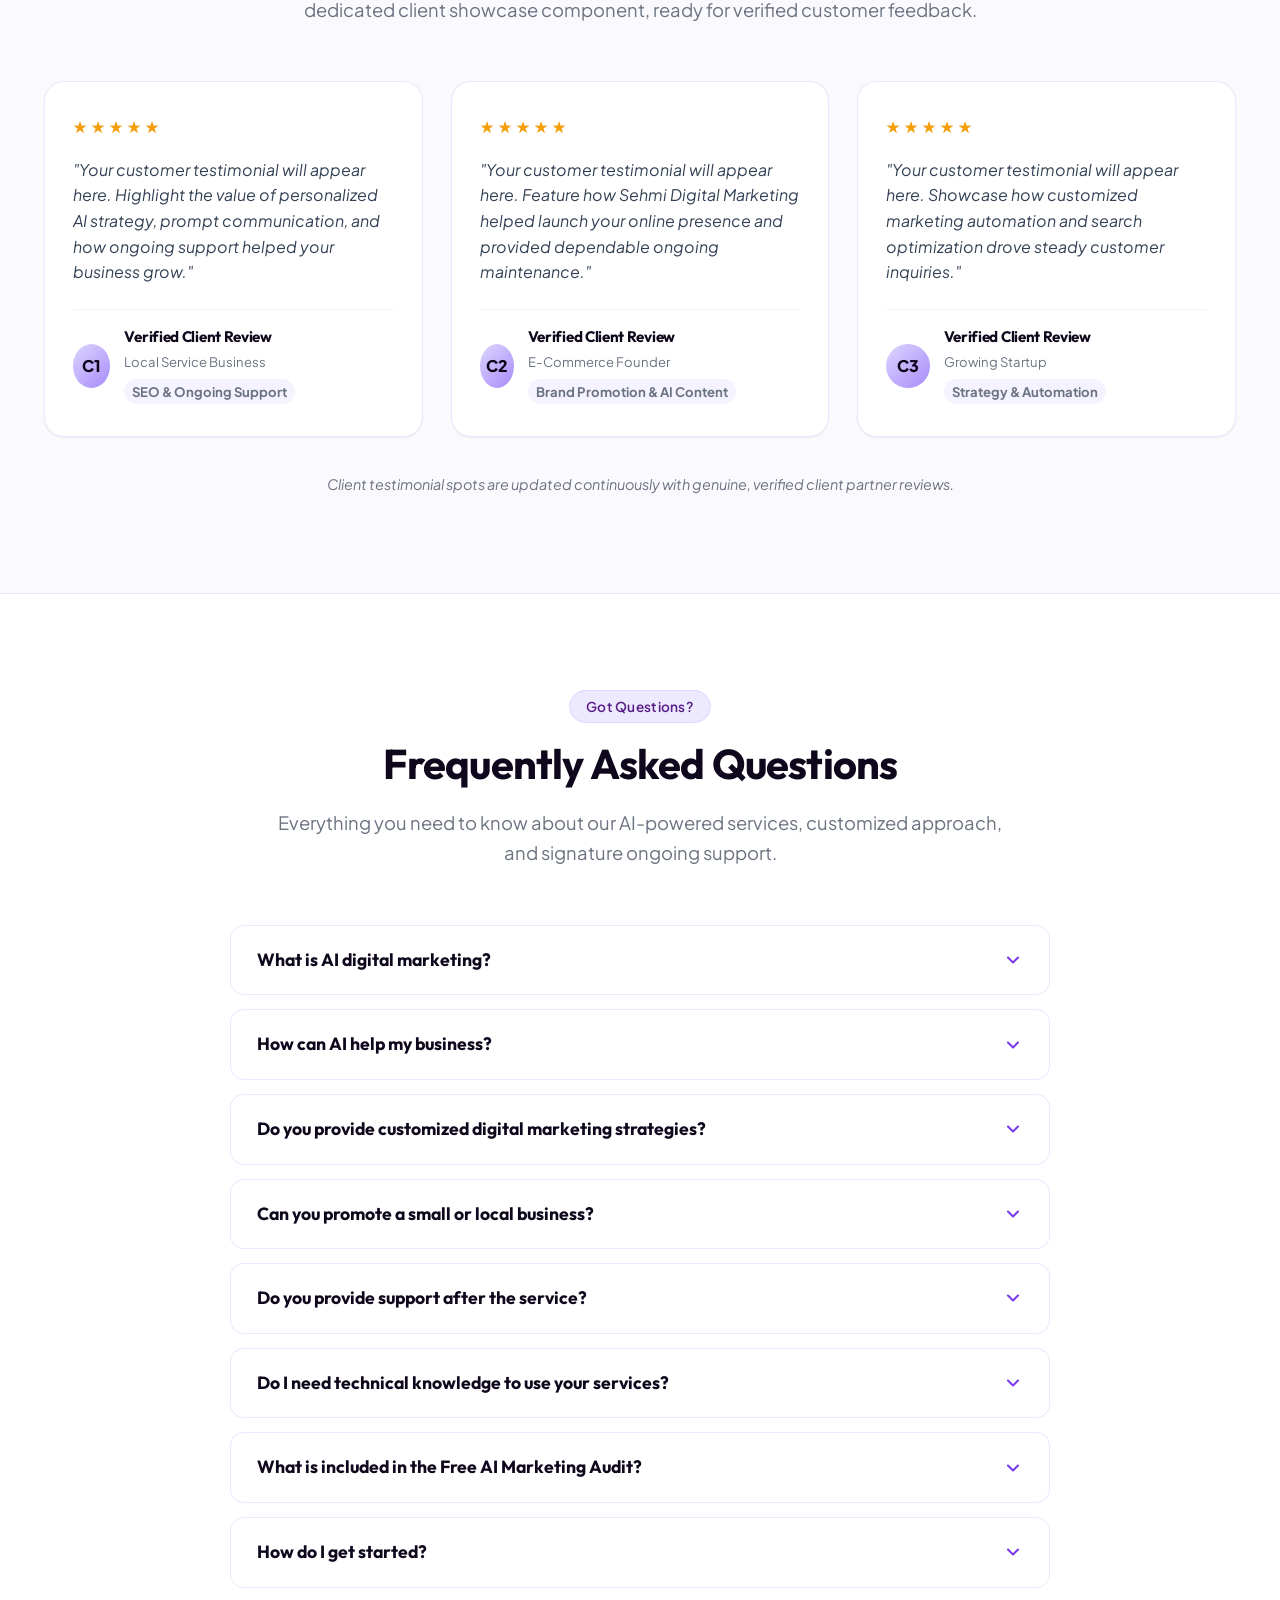
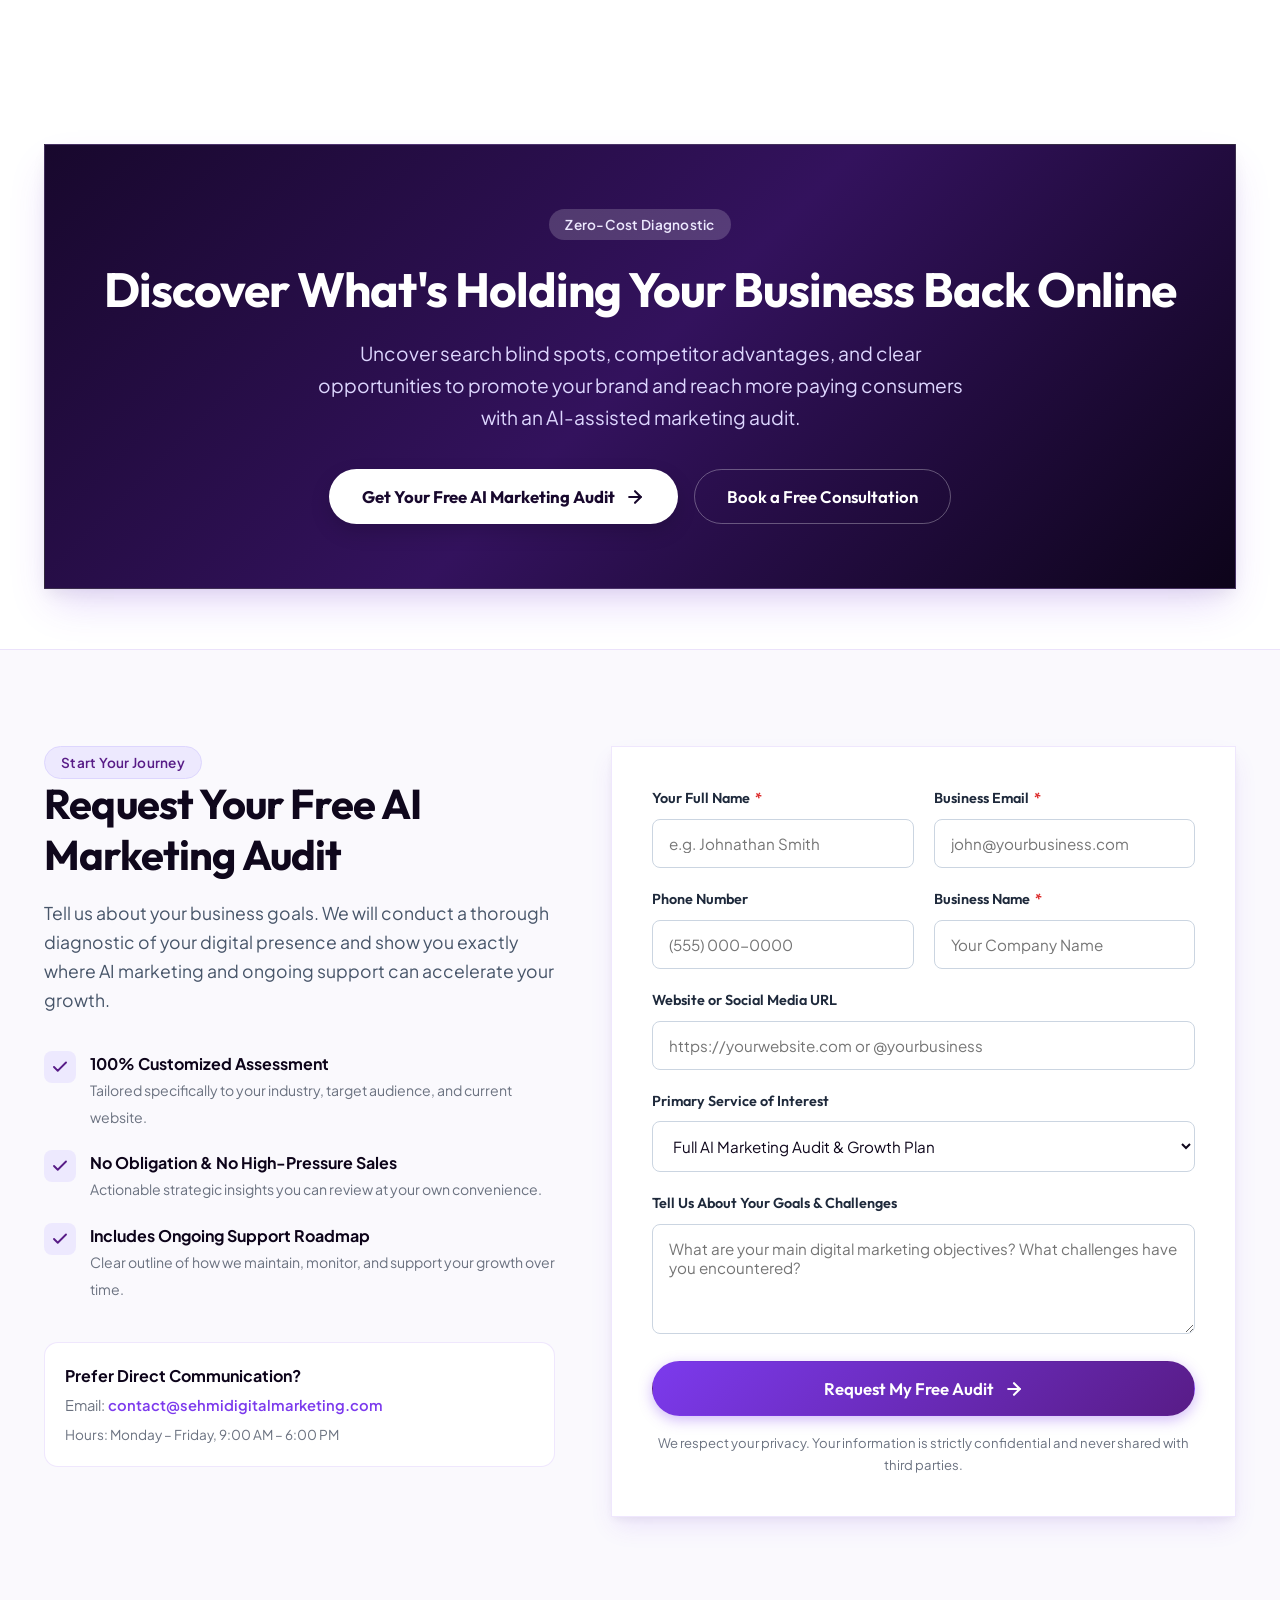
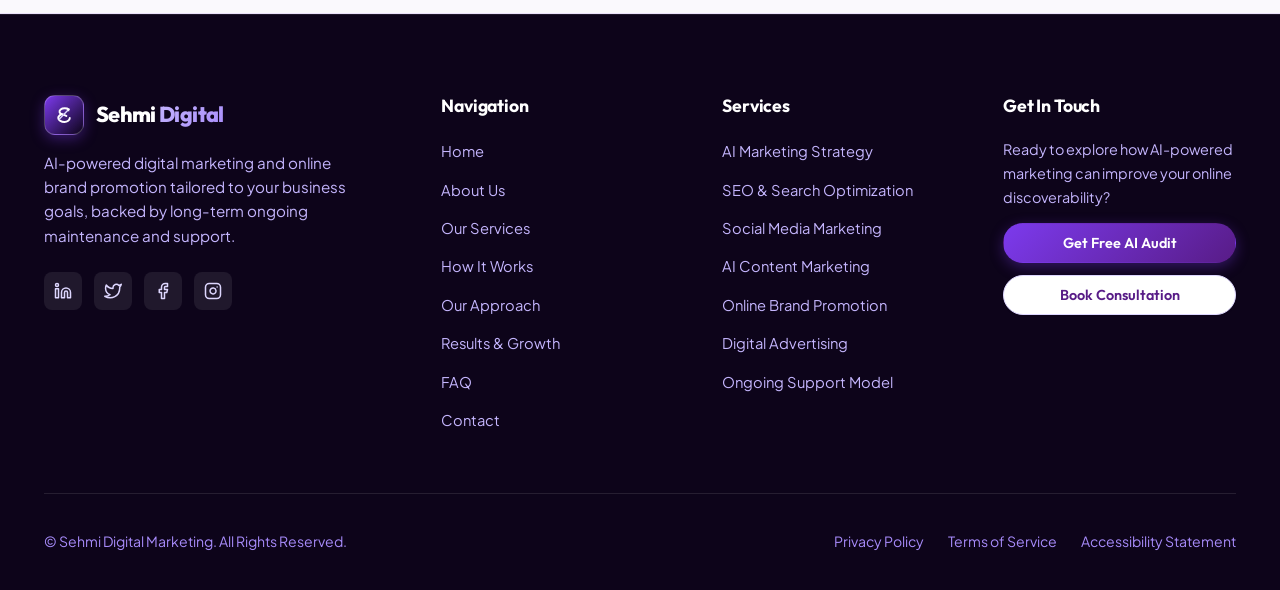
==== commit 6e91d46a: "Add modern AI growth brand logo: vector SVGs, favicon, and brand identity assets" ====
--- a/index.html
+++ b/index.html
@@ -21,8 +21,9 @@
   <meta name="twitter:title" content="Sehmi Digital Marketing | AI-Powered Digital Marketing">
   <meta name="twitter:description" content="Customized AI-powered marketing and brand promotion with ongoing maintenance and support.">
 
-  <!-- Favicon placeholder SVG -->
-  <link rel="icon" type="image/svg+xml" href="data:image/svg+xml,<svg xmlns='http://www.w3.org/2000/svg' viewBox='0 0 100 100'><rect width='100' height='100' rx='25' fill='%237C3AED'/><path d='M30 70 L30 30 L70 30 L70 50 L45 50 L45 70 Z' fill='white'/></svg>">
+  <!-- Brand Favicon & Icons -->
+  <link rel="icon" type="image/svg+xml" href="assets/favicon.svg">
+  <link rel="apple-touch-icon" href="assets/logo-icon.svg">
 
   <!-- Stylesheet -->
   <link rel="stylesheet" href="styles.css">
@@ -84,10 +85,13 @@
     <div class="container nav-container">
       <a href="#hero" class="brand-logo" aria-label="Sehmi Digital Marketing Home">
         <div class="brand-logo-icon" aria-hidden="true">
-          <svg width="22" height="22" viewBox="0 0 24 24" fill="none" stroke="currentColor" stroke-width="2.5" stroke-linecap="round" stroke-linejoin="round">
-            <polygon points="12 2 2 7 12 12 22 7 12 2"></polygon>
-            <polyline points="2 17 12 22 22 17"></polyline>
-            <polyline points="2 12 12 17 22 12"></polyline>
+          <svg width="24" height="24" viewBox="0 0 100 100" fill="none">
+            <path d="M70 27 C62 20, 44 20, 36 27 C28 34, 30 43, 42 47 C48 49, 56 51, 60 54" stroke="#FFFFFF" stroke-width="8" stroke-linecap="round" />
+            <path d="M40 46 C34 49, 26 53, 26 62 C26 73, 40 79, 52 79 C64 79, 74 71, 74 62" stroke="#FFFFFF" stroke-width="8" stroke-linecap="round" />
+            <path d="M30 68 L68 28" stroke="#DDD6FE" stroke-width="6" stroke-linecap="round" />
+            <polygon points="73,23 60,25 71,36" fill="#FFFFFF" />
+            <path d="M49 43 Q49 49 43 49 Q49 49 49 55 Q49 49 55 49 Q49 49 49 43 Z" fill="#FFFFFF" />
+            <circle cx="49" cy="49" r="2" fill="#7C3AED" />
           </svg>
         </div>
         <span>Sehmi <span class="highlight">Digital</span></span>
@@ -128,10 +132,13 @@
     <div class="mobile-drawer-header">
       <a href="#hero" class="brand-logo" aria-label="Sehmi Digital Marketing Home">
         <div class="brand-logo-icon" aria-hidden="true">
-          <svg width="20" height="20" viewBox="0 0 24 24" fill="none" stroke="currentColor" stroke-width="2.5" stroke-linecap="round" stroke-linejoin="round">
-            <polygon points="12 2 2 7 12 12 22 7 12 2"></polygon>
-            <polyline points="2 17 12 22 22 17"></polyline>
-            <polyline points="2 12 12 17 22 12"></polyline>
+          <svg width="22" height="22" viewBox="0 0 100 100" fill="none">
+            <path d="M70 27 C62 20, 44 20, 36 27 C28 34, 30 43, 42 47 C48 49, 56 51, 60 54" stroke="#FFFFFF" stroke-width="8" stroke-linecap="round" />
+            <path d="M40 46 C34 49, 26 53, 26 62 C26 73, 40 79, 52 79 C64 79, 74 71, 74 62" stroke="#FFFFFF" stroke-width="8" stroke-linecap="round" />
+            <path d="M30 68 L68 28" stroke="#DDD6FE" stroke-width="6" stroke-linecap="round" />
+            <polygon points="73,23 60,25 71,36" fill="#FFFFFF" />
+            <path d="M49 43 Q49 49 43 49 Q49 49 49 55 Q49 49 55 49 Q49 49 49 43 Z" fill="#FFFFFF" />
+            <circle cx="49" cy="49" r="2" fill="#7C3AED" />
           </svg>
         </div>
         <span>Sehmi <span class="highlight">Digital</span></span>
@@ -1362,10 +1369,13 @@
         <div class="footer-brand">
           <a href="#hero" class="brand-logo" style="color:#fff;" aria-label="Sehmi Digital Marketing Home">
             <div class="brand-logo-icon" aria-hidden="true">
-              <svg width="22" height="22" viewBox="0 0 24 24" fill="none" stroke="currentColor" stroke-width="2.5" stroke-linecap="round" stroke-linejoin="round">
-                <polygon points="12 2 2 7 12 12 22 7 12 2"></polygon>
-                <polyline points="2 17 12 22 22 17"></polyline>
-                <polyline points="2 12 12 17 22 12"></polyline>
+              <svg width="24" height="24" viewBox="0 0 100 100" fill="none">
+                <path d="M70 27 C62 20, 44 20, 36 27 C28 34, 30 43, 42 47 C48 49, 56 51, 60 54" stroke="#FFFFFF" stroke-width="8" stroke-linecap="round" />
+                <path d="M40 46 C34 49, 26 53, 26 62 C26 73, 40 79, 52 79 C64 79, 74 71, 74 62" stroke="#FFFFFF" stroke-width="8" stroke-linecap="round" />
+                <path d="M30 68 L68 28" stroke="#DDD6FE" stroke-width="6" stroke-linecap="round" />
+                <polygon points="73,23 60,25 71,36" fill="#FFFFFF" />
+                <path d="M49 43 Q49 49 43 49 Q49 49 49 55 Q49 49 55 49 Q49 49 49 43 Z" fill="#FFFFFF" />
+                <circle cx="49" cy="49" r="2" fill="#7C3AED" />
               </svg>
             </div>
             <span>Sehmi <span class="highlight">Digital</span></span>
--- a/styles.css
+++ b/styles.css
@@ -423,18 +423,28 @@
 .brand-logo-icon {
   width: 40px;
   height: 40px;
-  background: linear-gradient(135deg, var(--purple-600) 0%, var(--purple-900) 100%);
-  border-radius: 10px;
+  background: linear-gradient(135deg, var(--purple-600) 0%, var(--purple-950) 100%);
+  border-radius: 11px;
   display: flex;
   align-items: center;
   justify-content: center;
   color: var(--white);
-  box-shadow: 0 4px 12px rgba(124, 58, 237, 0.35);
+  box-shadow: 0 4px 14px rgba(124, 58, 237, 0.38);
+  border: 1px solid rgba(255, 255, 255, 0.22);
   flex-shrink: 0;
+  transition: transform var(--transition-fast), box-shadow var(--transition-fast);
+}
+
+.brand-logo:hover .brand-logo-icon {
+  transform: translateY(-2px) scale(1.05);
+  box-shadow: 0 8px 22px rgba(124, 58, 237, 0.55);
 }
 
 .brand-logo span.highlight {
-  color: var(--purple-600);
+  background: linear-gradient(135deg, var(--purple-600) 0%, var(--purple-500) 100%);
+  -webkit-background-clip: text;
+  -webkit-text-fill-color: transparent;
+  display: inline-block;
 }
 
 /* Desktop Nav Links */
@@ -1989,6 +1999,12 @@
   line-height: 1.6;
   max-width: 320px;
   color: var(--purple-300);
+}
+
+.footer-brand .brand-logo span.highlight {
+  background: linear-gradient(135deg, var(--purple-300) 0%, var(--purple-400) 100%);
+  -webkit-background-clip: text;
+  -webkit-text-fill-color: transparent;
 }
 
 .footer-social-row {
